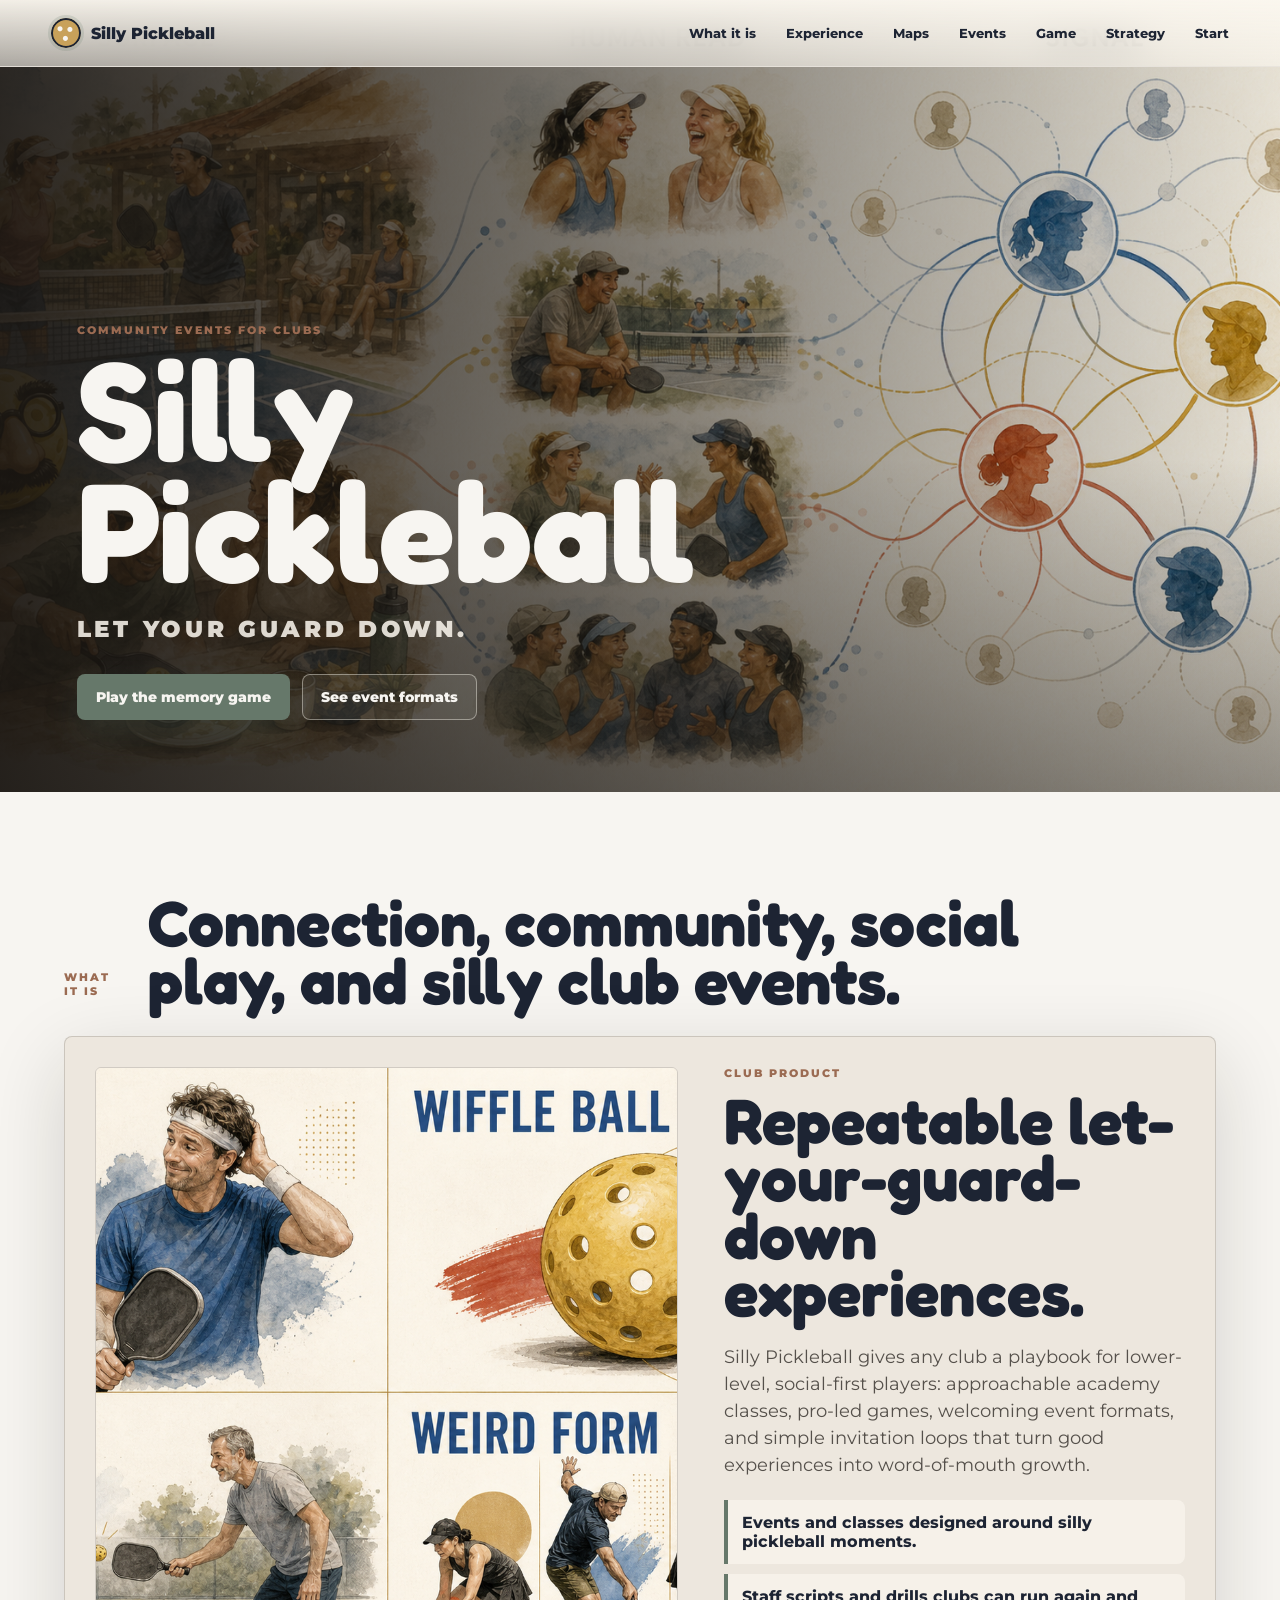
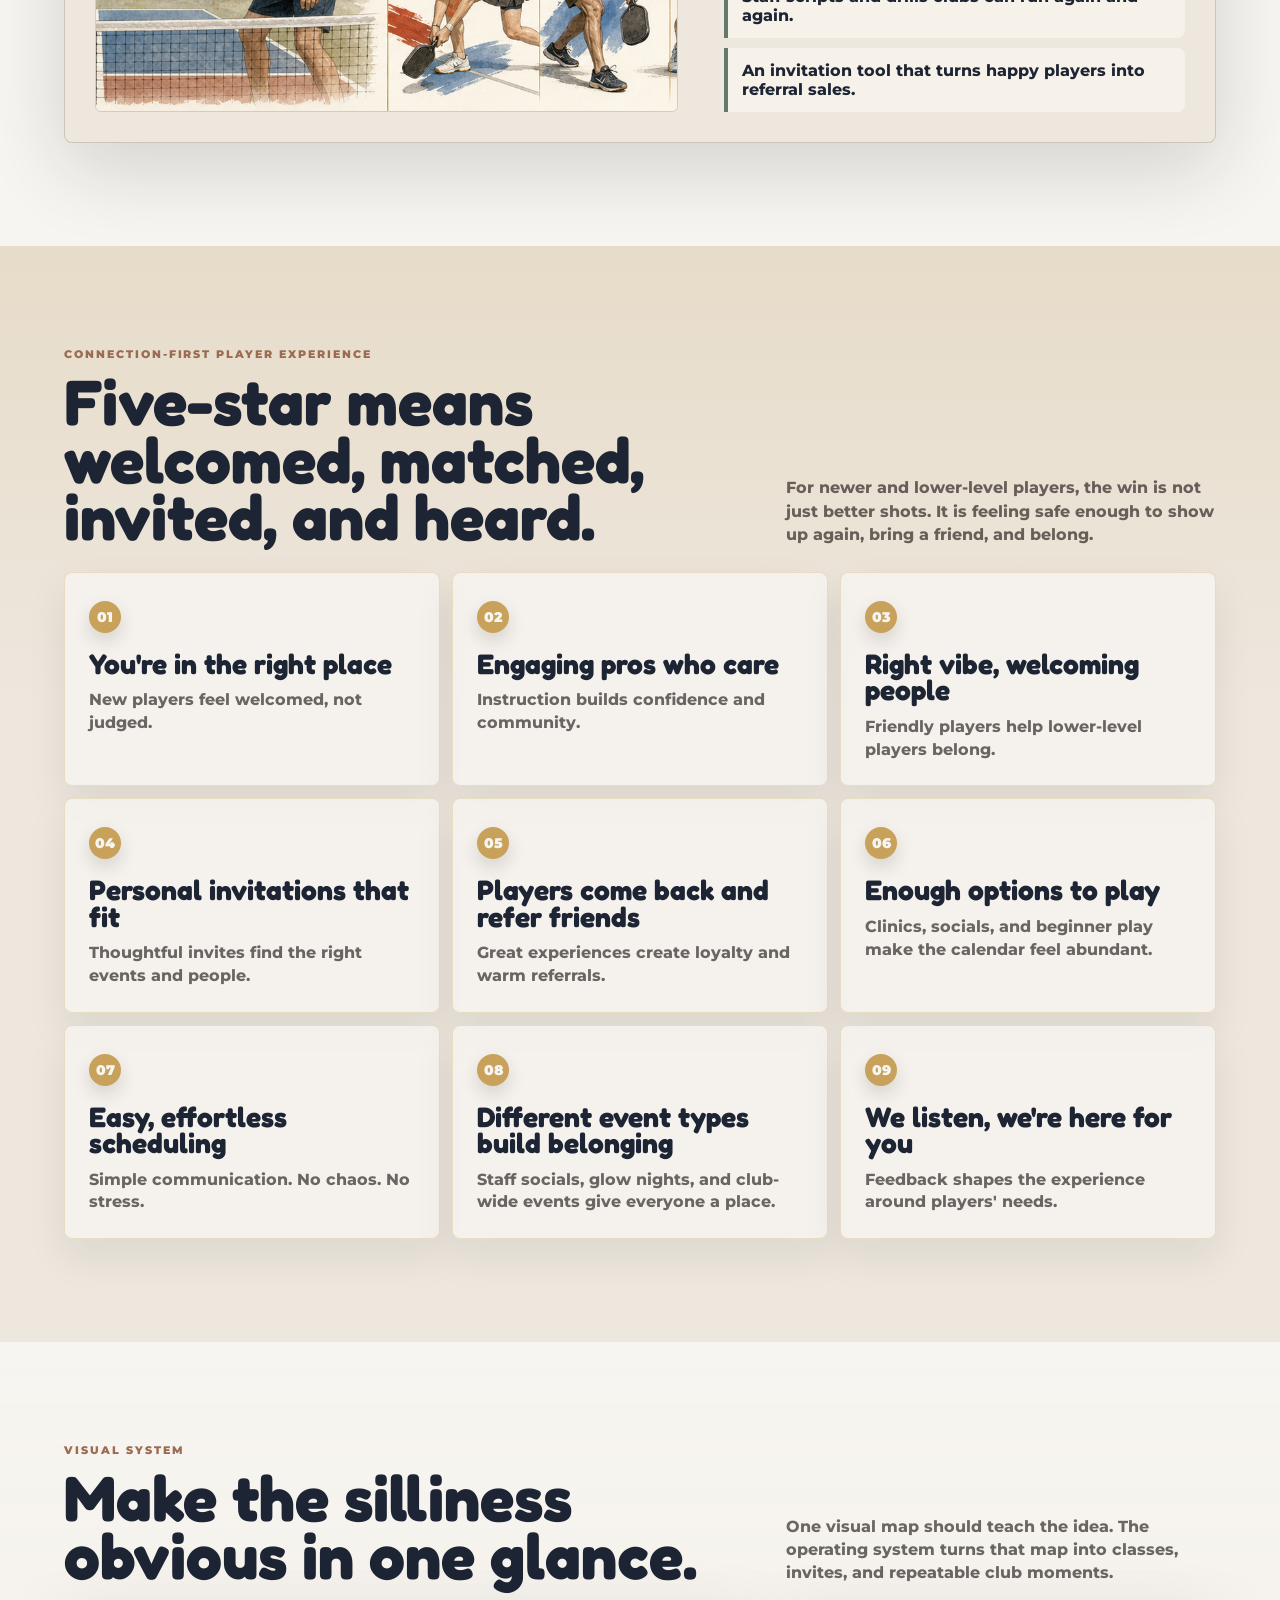
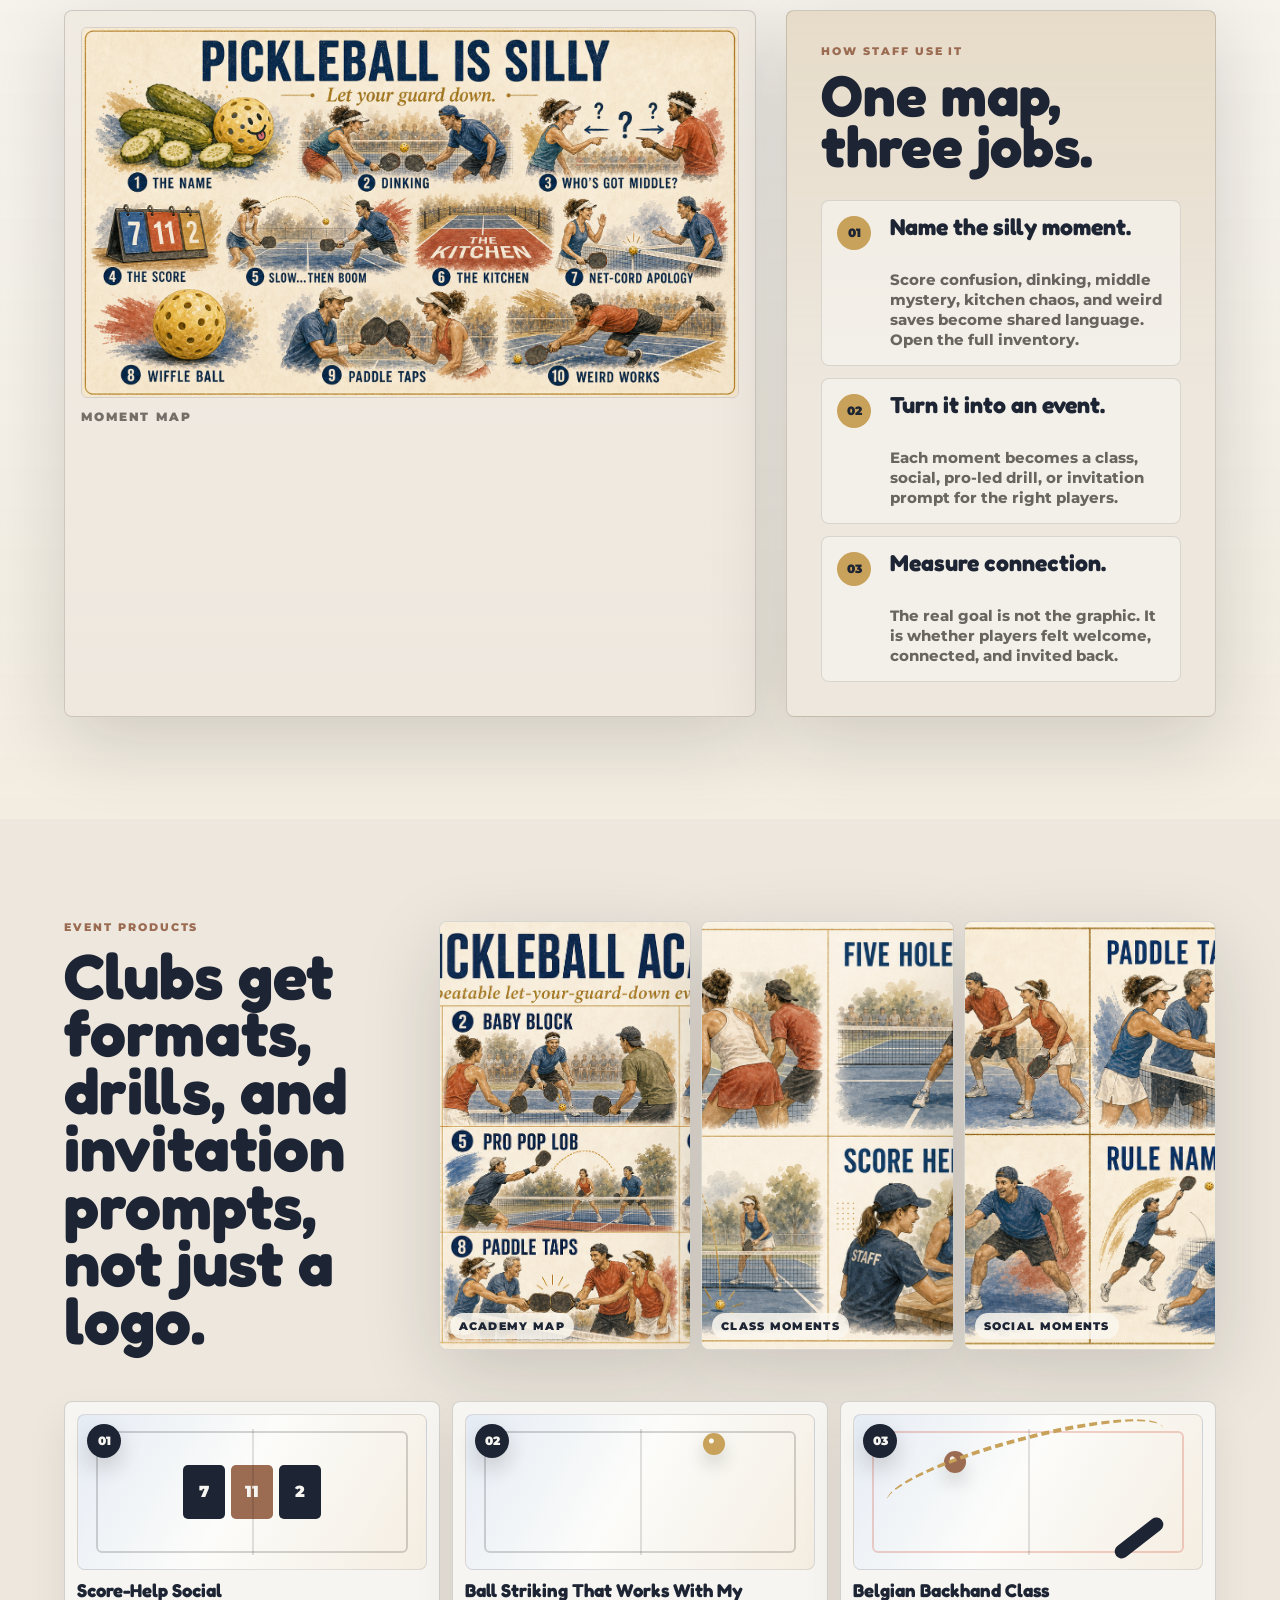
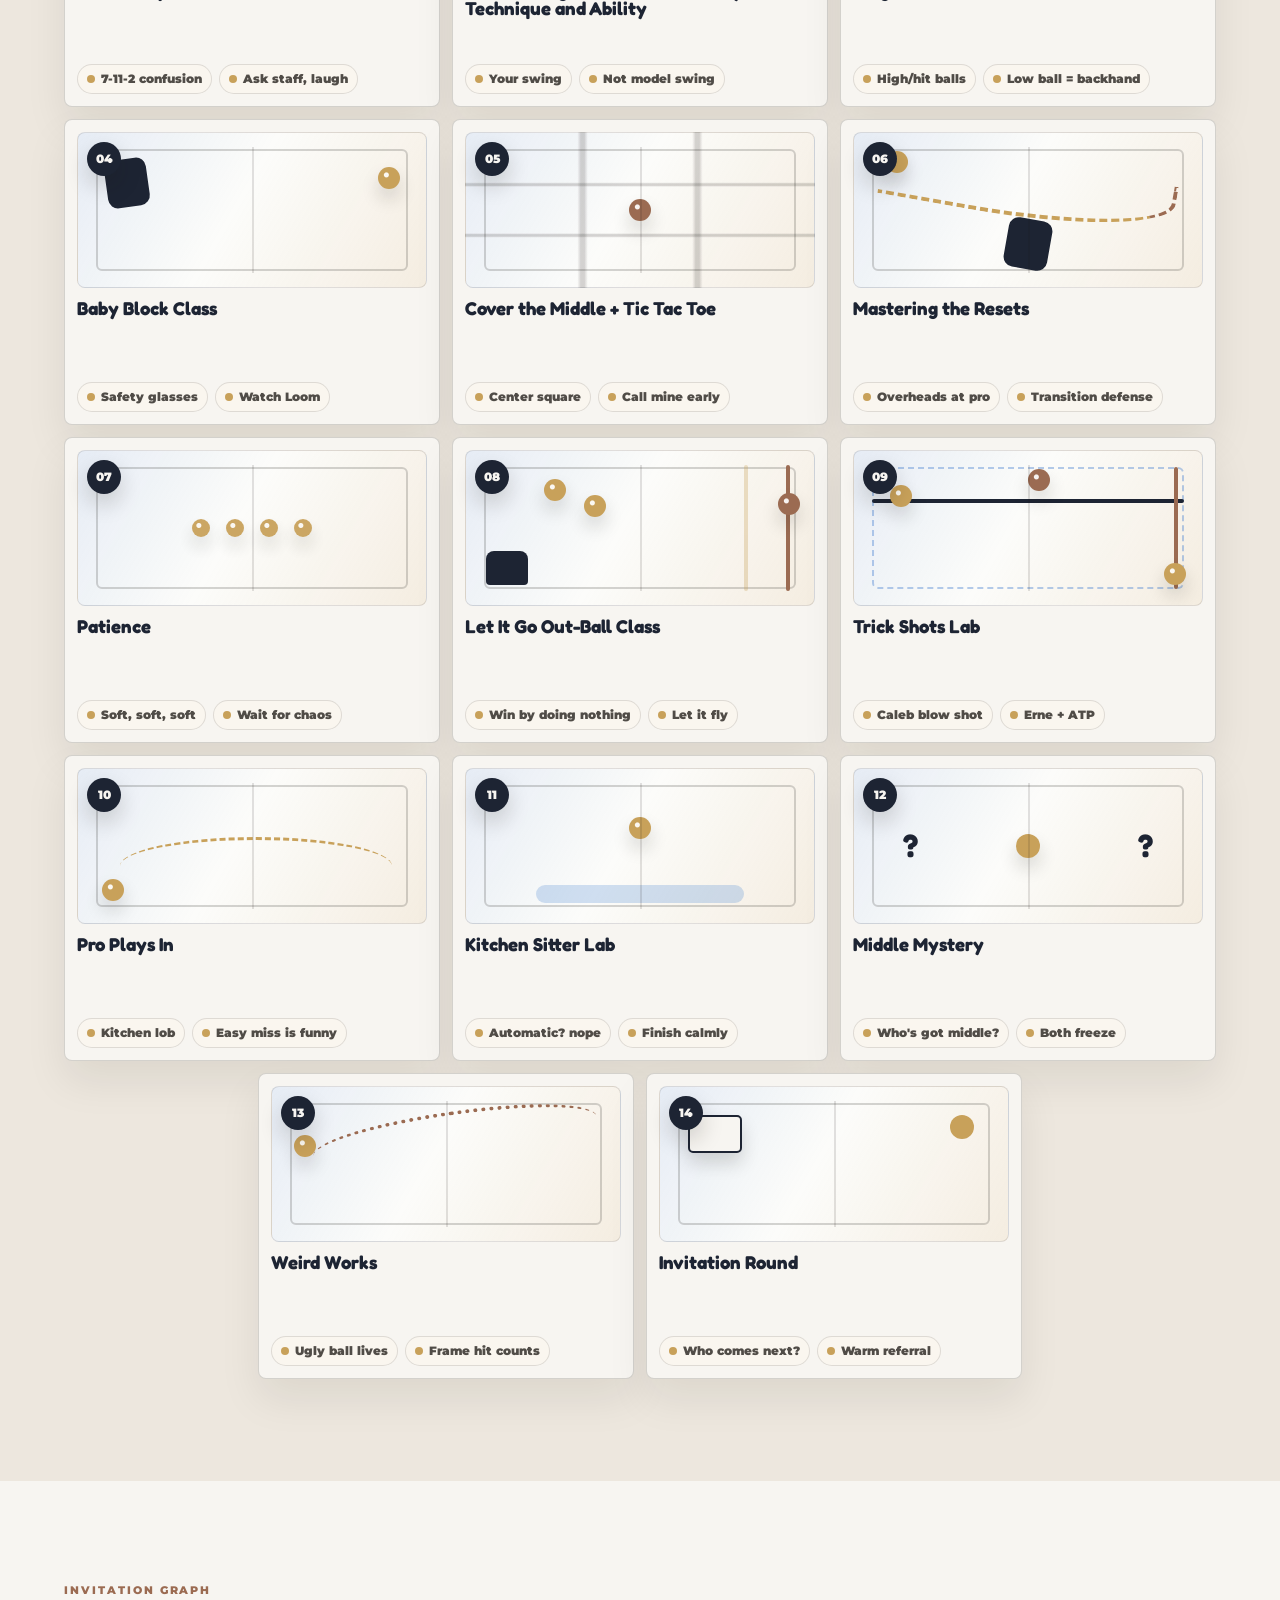
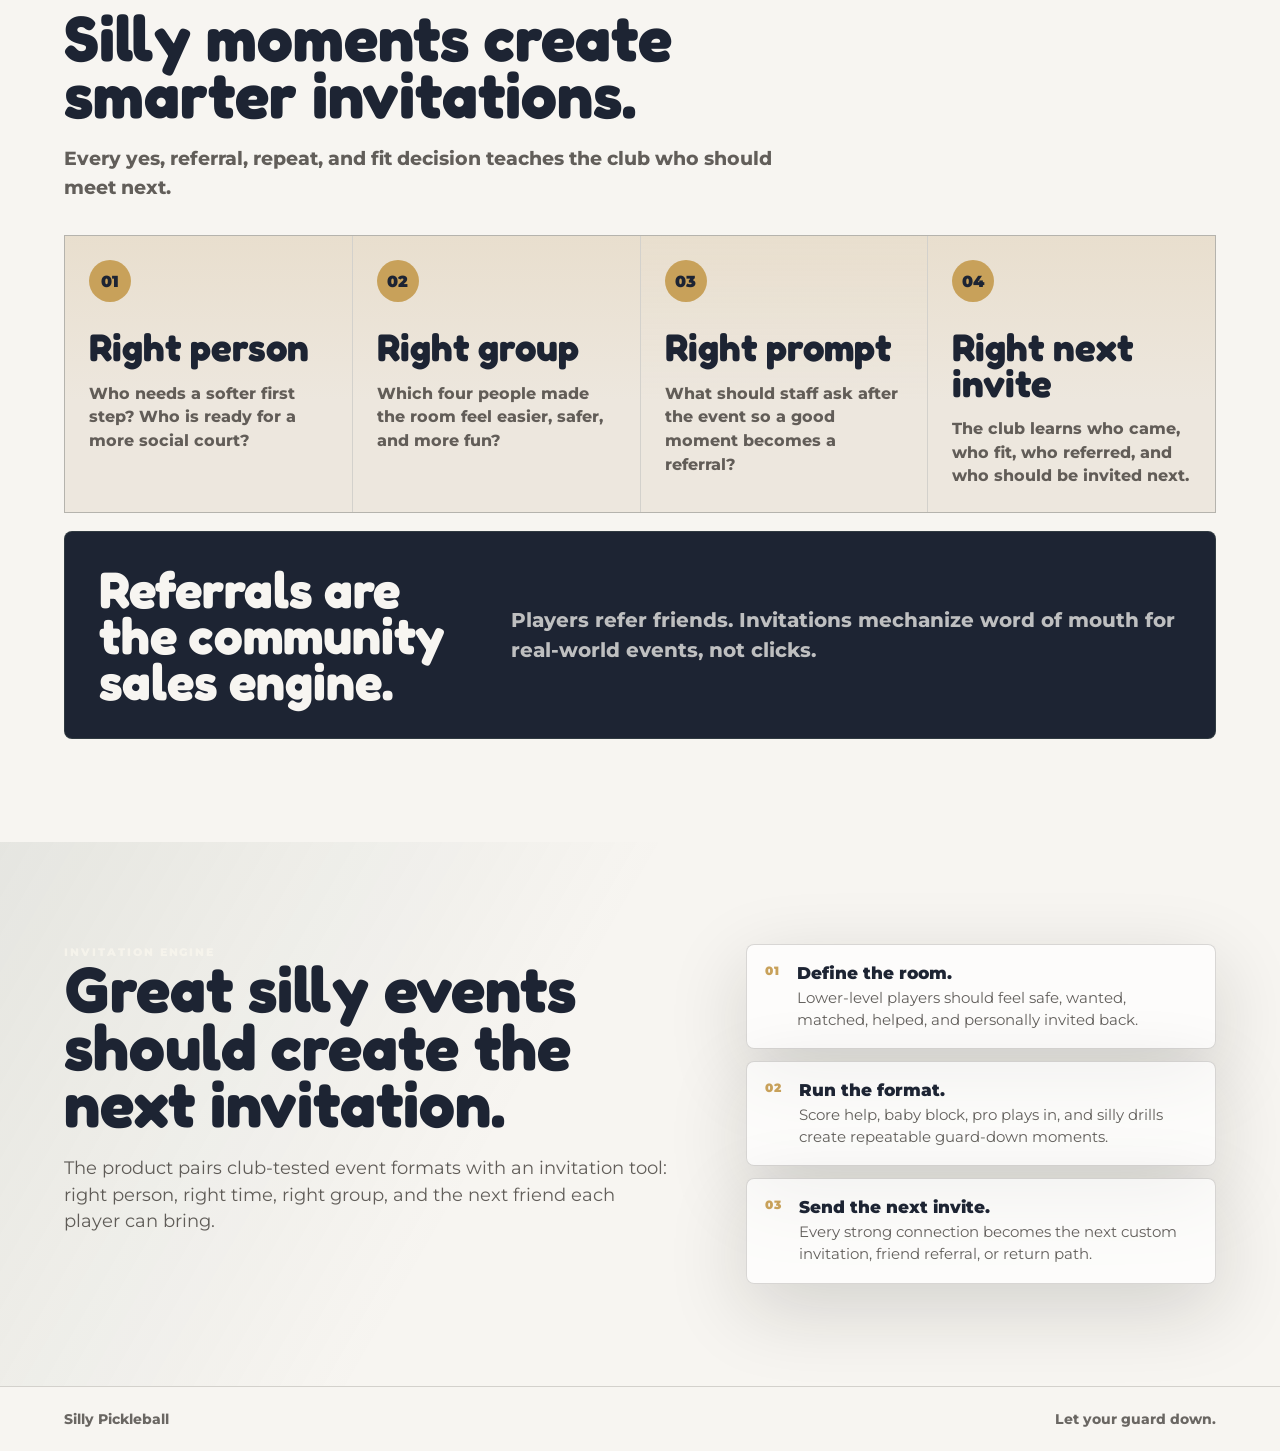
==== index.html @ 7ec93d13 "Embed baby block Loom video" ====
<!doctype html>
<html lang="en">
<head>
  <meta charset="utf-8">
  <meta name="viewport" content="width=device-width, initial-scale=1">
  <title>Silly Pickleball</title>
  <meta name="description" content="Silly Pickleball helps clubs run five-star social pickleball events, approachable classes, and invitation-driven community experiences.">
  <link rel="preconnect" href="https://fonts.googleapis.com">
  <link rel="preconnect" href="https://fonts.gstatic.com" crossorigin>
  <link href="https://fonts.googleapis.com/css2?family=Fredoka:wght@600;700&family=Montserrat:wght@500;700;800;900&display=swap" rel="stylesheet">
  <link rel="stylesheet" href="styles.css">
</head>
<body>
  <header class="site-header">
    <a class="brand-mark" href="#top" aria-label="Silly Pickleball home">
      <span class="brand-ball" aria-hidden="true"></span>
      <span>Silly Pickleball</span>
    </a>
    <nav class="nav-links" aria-label="Primary">
      <a href="#what">What it is</a>
      <a href="#experience">Experience</a>
      <a href="#maps">Maps</a>
      <a href="#events">Events</a>
      <a href="game.html">Game</a>
      <a href="strategy.html">Strategy</a>
      <a href="#join">Start</a>
    </nav>
  </header>

  <main id="top">
    <section class="hero" data-variant="consumer" aria-labelledby="hero-title">
      <img class="hero-bg" src="assets/surface-to-signal.png" alt="Pickleball silliness becoming a human signal graph">
      <div class="hero-scrim" aria-hidden="true"></div>
      <div class="hero-copy">
        <p class="eyebrow">Community events for clubs</p>
        <h1 id="hero-title">Silly Pickleball</h1>
        <p id="hero-line">Let your guard down.</p>
        <div class="hero-actions">
          <a class="button primary" href="game.html">Play the memory game</a>
          <a class="button secondary" href="#events">See event formats</a>
        </div>
      </div>
    </section>

    <section class="variant-band" id="what" aria-labelledby="what-title">
      <div class="section-head">
        <p class="eyebrow">What it is</p>
        <h2 id="what-title">Connection, community, social play, and silly club events.</h2>
      </div>
      <div class="concept-grid">
        <article class="concept-card active" data-panel="consumer">
          <img src="assets/silly-surface-sections.png" alt="Four pickleball silliness sections labeled silly score, wiffle ball, dink, and weird form">
          <div>
            <p class="eyebrow">Club product</p>
            <h3>Repeatable let-your-guard-down experiences.</h3>
            <p>Silly Pickleball gives any club a playbook for lower-level, social-first players: approachable academy classes, pro-led games, welcoming event formats, and simple invitation loops that turn good experiences into word-of-mouth growth.</p>
            <ul>
              <li>Events and classes designed around silly pickleball moments.</li>
              <li>Staff scripts and drills clubs can run again and again.</li>
              <li>An invitation tool that turns happy players into referral sales.</li>
            </ul>
          </div>
        </article>
      </div>
    </section>

    <section class="five-star" id="experience" aria-labelledby="experience-title">
      <div class="section-head">
        <div>
          <p class="eyebrow">Connection-first player experience</p>
          <h2 id="experience-title">Five-star means welcomed, matched, invited, and heard.</h2>
        </div>
        <p class="section-kicker">For newer and lower-level players, the win is not just better shots. It is feeling safe enough to show up again, bring a friend, and belong.</p>
      </div>
      <div class="experience-grid">
        <article>
          <span>01</span>
          <b>You're in the right place</b>
          <p>New players feel welcomed, not judged.</p>
        </article>
        <article>
          <span>02</span>
          <b>Engaging pros who care</b>
          <p>Instruction builds confidence and community.</p>
        </article>
        <article>
          <span>03</span>
          <b>Right vibe, welcoming people</b>
          <p>Friendly players help lower-level players belong.</p>
        </article>
        <article>
          <span>04</span>
          <b>Personal invitations that fit</b>
          <p>Thoughtful invites find the right events and people.</p>
        </article>
        <article>
          <span>05</span>
          <b>Players come back and refer friends</b>
          <p>Great experiences create loyalty and warm referrals.</p>
        </article>
        <article>
          <span>06</span>
          <b>Enough options to play</b>
          <p>Clinics, socials, and beginner play make the calendar feel abundant.</p>
        </article>
        <article>
          <span>07</span>
          <b>Easy, effortless scheduling</b>
          <p>Simple communication. No chaos. No stress.</p>
        </article>
        <article>
          <span>08</span>
          <b>Different event types build belonging</b>
          <p>Staff socials, glow nights, and club-wide events give everyone a place.</p>
        </article>
        <article>
          <span>09</span>
          <b>We listen, we're here for you</b>
          <p>Feedback shapes the experience around players' needs.</p>
        </article>
      </div>
    </section>

    <section class="visual-maps" id="maps" aria-labelledby="maps-title">
      <div class="section-head">
        <div>
          <p class="eyebrow">Visual system</p>
          <h2 id="maps-title">Make the silliness obvious in one glance.</h2>
        </div>
        <p class="section-kicker">One visual map should teach the idea. The operating system turns that map into classes, invites, and repeatable club moments.</p>
      </div>
      <div class="map-feature">
        <figure class="map-card primary-map">
          <img src="assets/pickleball-is-silly-moments-map.png" alt="Pickleball is silly visual map with ten numbered silly moments">
          <figcaption>Moment map</figcaption>
        </figure>
        <aside class="map-meaning">
          <p class="eyebrow">How staff use it</p>
          <h3>One map, three jobs.</h3>
          <div class="map-job-list">
            <article>
              <span>01</span>
              <b>Name the silly moment.</b>
              <p>Score confusion, dinking, middle mystery, kitchen chaos, and weird saves become shared language. <a href="silly-moments.html">Open the full inventory.</a></p>
            </article>
            <article>
              <span>02</span>
              <b>Turn it into an event.</b>
              <p>Each moment becomes a class, social, pro-led drill, or invitation prompt for the right players.</p>
            </article>
            <article>
              <span>03</span>
              <b>Measure connection.</b>
              <p>The real goal is not the graphic. It is whether players felt welcome, connected, and invited back.</p>
            </article>
          </div>
        </aside>
      </div>
    </section>

    <section class="product-strip" id="events" aria-label="Event formats">
      <div class="product-intro">
        <div class="product-copy">
          <p class="eyebrow">Event products</p>
          <h2>Clubs get formats, drills, and invitation prompts, not just a logo.</h2>
        </div>
        <div class="product-visuals" aria-label="Silly Pickleball visual boards">
          <figure>
            <img src="assets/silly-pickleball-academy-map.png" alt="Silly Pickleball Academy visual map">
            <figcaption>Academy map</figcaption>
          </figure>
          <figure>
            <img src="assets/silly-board-babyblock-fivehole-lobsitter-scorehelp.png" alt="Visual board with baby block, five-hole, lob sitter, and score help moments">
            <figcaption>Class moments</figcaption>
          </figure>
          <figure>
            <img src="assets/silly-board-middle-paddletaps-outcall-rulenames.png" alt="Visual board with middle confusion, paddle taps, out calls, and rule names">
            <figcaption>Social moments</figcaption>
          </figure>
        </div>
      </div>
      <div class="event-list">
        <article>
          <div class="event-art score-art" aria-hidden="true"><span>7</span><span>11</span><span>2</span></div>
          <b>Score-Help Social</b>
          <ul>
            <li>7-11-2 confusion</li>
            <li>Ask staff, laugh</li>
          </ul>
        </article>
        <article>
          <div class="event-art strike-art" aria-hidden="true"><span></span><i></i></div>
          <b>Ball Striking That Works With My Technique and Ability</b>
          <ul>
            <li>Your swing</li>
            <li>Not model swing</li>
          </ul>
        </article>
        <article>
          <div class="event-art belgian-art" aria-hidden="true"><span></span><i></i><em></em></div>
          <b>Belgian Backhand Class</b>
          <ul>
            <li>High/hit balls</li>
            <li>Low ball = backhand</li>
          </ul>
        </article>
        <article>
          <div class="event-art block-art" aria-hidden="true"><span></span><i></i></div>
          <b>Baby Block Class</b>
          <ul>
            <li>Safety glasses</li>
            <li><a href="academy-curriculum.html#videos-title">Watch Loom</a></li>
          </ul>
        </article>
        <article>
          <div class="event-art tic-art" aria-hidden="true"><span></span><i></i><em></em></div>
          <b>Cover the Middle + Tic Tac Toe</b>
          <ul>
            <li>Center square</li>
            <li>Call mine early</li>
          </ul>
        </article>
        <article>
          <div class="event-art reset-art" aria-hidden="true"><span></span><i></i><em></em></div>
          <b>Mastering the Resets</b>
          <ul>
            <li>Overheads at pro</li>
            <li>Transition defense</li>
          </ul>
        </article>
        <article>
          <div class="event-art patience-art" aria-hidden="true"><span></span><span></span><span></span><span></span></div>
          <b>Patience</b>
          <ul>
            <li>Soft, soft, soft</li>
            <li>Wait for chaos</li>
          </ul>
        </article>
        <article>
          <div class="event-art out-art" aria-hidden="true"><i></i><em></em><span></span><span></span><span></span></div>
          <b>Let It Go Out-Ball Class</b>
          <ul>
            <li>Win by doing nothing</li>
            <li>Let it fly</li>
          </ul>
        </article>
        <article>
          <div class="event-art trick-art" aria-hidden="true"><i></i><em></em><span></span><span></span><span></span></div>
          <b>Trick Shots Lab</b>
          <ul>
            <li>Caleb blow shot</li>
            <li>Erne + ATP</li>
          </ul>
        </article>
        <article>
          <div class="event-art lob-art" aria-hidden="true"><span></span><i></i></div>
          <b>Pro Plays In</b>
          <ul>
            <li>Kitchen lob</li>
            <li>Easy miss is funny</li>
          </ul>
        </article>
        <article>
          <div class="event-art sitter-art" aria-hidden="true"><span></span><i></i></div>
          <b>Kitchen Sitter Lab</b>
          <ul>
            <li>Automatic? nope</li>
            <li>Finish calmly</li>
          </ul>
        </article>
        <article>
          <div class="event-art middle-art" aria-hidden="true"><span>?</span><i></i><span>?</span></div>
          <b>Middle Mystery</b>
          <ul>
            <li>Who's got middle?</li>
            <li>Both freeze</li>
          </ul>
        </article>
        <article>
          <div class="event-art weird-art" aria-hidden="true"><span></span><i></i></div>
          <b>Weird Works</b>
          <ul>
            <li>Ugly ball lives</li>
            <li>Frame hit counts</li>
          </ul>
        </article>
        <article>
          <div class="event-art invite-art" aria-hidden="true"><span></span><i></i></div>
          <b>Invitation Round</b>
          <ul>
            <li>Who comes next?</li>
            <li>Warm referral</li>
          </ul>
        </article>
      </div>
    </section>

    <section class="invitation-graph" aria-labelledby="graph-title">
      <div class="section-head narrow">
        <p class="eyebrow">Invitation graph</p>
        <h2 id="graph-title">Silly moments create smarter invitations.</h2>
        <p class="section-lede">Every yes, referral, repeat, and fit decision teaches the club who should meet next.</p>
      </div>
      <div class="graph-grid">
        <article>
          <span>01</span>
          <b>Right person</b>
          <p>Who needs a softer first step? Who is ready for a more social court?</p>
        </article>
        <article>
          <span>02</span>
          <b>Right group</b>
          <p>Which four people made the room feel easier, safer, and more fun?</p>
        </article>
        <article>
          <span>03</span>
          <b>Right prompt</b>
          <p>What should staff ask after the event so a good moment becomes a referral?</p>
        </article>
        <article>
          <span>04</span>
          <b>Right next invite</b>
          <p>The club learns who came, who fit, who referred, and who should be invited next.</p>
        </article>
      </div>
      <div class="referral-callout">
        <b>Referrals are the community sales engine.</b>
        <p>Players refer friends. Invitations mechanize word of mouth for real-world events, not clicks.</p>
      </div>
    </section>

    <section class="join" id="join" aria-labelledby="join-title">
      <div class="join-copy">
        <p class="eyebrow">Invitation engine</p>
        <h2 id="join-title">Great silly events should create the next invitation.</h2>
        <p>The product pairs club-tested event formats with an invitation tool: right person, right time, right group, and the next friend each player can bring.</p>
      </div>
      <div class="join-points" aria-label="Silly Pickleball operating loop">
        <article>
          <span>01</span>
          <b>Define the room.</b>
          <p>Lower-level players should feel safe, wanted, matched, helped, and personally invited back.</p>
        </article>
        <article>
          <span>02</span>
          <b>Run the format.</b>
          <p>Score help, baby block, pro plays in, and silly drills create repeatable guard-down moments.</p>
        </article>
        <article>
          <span>03</span>
          <b>Send the next invite.</b>
          <p>Every strong connection becomes the next custom invitation, friend referral, or return path.</p>
        </article>
      </div>
    </section>
  </main>

  <footer class="site-footer">
    <span>Silly Pickleball</span>
    <span>Let your guard down.</span>
  </footer>
</body>
</html>
---- styles.css ----
:root {
  --paper: #F7F5F1;
  --cream: #EDE7DE;
  --ink: #1D2433;
  --blue: #66786A;
  --gold: #C8A15A;
  --red: #9B6B52;
  --green: #66786A;
  --line: rgba(26, 22, 18, .16);
  --shadow: 0 24px 80px rgba(26, 22, 18, .16);
  --sans: "Montserrat", Arial, sans-serif;
  --serif: "Fredoka", "Montserrat", Arial, sans-serif;
}

* {
  box-sizing: border-box;
}

html {
  scroll-behavior: smooth;
}

body {
  margin: 0;
  background: var(--paper);
  color: var(--ink);
  font-family: var(--sans);
}

img {
  max-width: 100%;
  display: block;
}

a {
  color: inherit;
  text-decoration: none;
}

.site-header {
  position: fixed;
  top: 0;
  left: 0;
  right: 0;
  z-index: 20;
  display: flex;
  align-items: center;
  justify-content: space-between;
  padding: 18px clamp(18px, 4vw, 52px);
  background: linear-gradient(180deg, rgba(251, 247, 239, .96), rgba(251, 247, 239, .62));
  backdrop-filter: blur(18px);
  border-bottom: 1px solid rgba(26, 22, 18, .08);
}

.brand-mark {
  display: inline-flex;
  align-items: center;
  gap: 10px;
  font-weight: 850;
}

.brand-ball {
  width: 30px;
  height: 30px;
  border-radius: 999px;
  background:
    radial-gradient(circle at 30% 36%, var(--paper) 0 2px, transparent 3px),
    radial-gradient(circle at 63% 38%, var(--paper) 0 2px, transparent 3px),
    radial-gradient(circle at 48% 68%, var(--paper) 0 2px, transparent 3px),
    var(--gold);
  box-shadow: inset 0 0 0 2px var(--ink), 0 0 0 3px rgba(102, 120, 106, .18);
}

.nav-links {
  display: flex;
  gap: clamp(12px, 3vw, 30px);
  font-size: .84rem;
  font-weight: 750;
}

.hero {
  position: relative;
  min-height: 88vh;
  display: grid;
  align-items: end;
  overflow: hidden;
  padding: 112px clamp(22px, 6vw, 86px) clamp(48px, 8vh, 86px);
  background: var(--ink);
}

.hero-bg,
.hero-scrim {
  position: absolute;
  inset: 0;
}

.hero-bg {
  width: 100%;
  height: 100%;
  object-fit: cover;
  transform: scale(1.02);
}

.hero-scrim {
  background:
    linear-gradient(90deg, rgba(26, 22, 18, .92), rgba(26, 22, 18, .62) 42%, rgba(26, 22, 18, .10)),
    linear-gradient(0deg, rgba(26, 22, 18, .42), transparent 42%);
}

.hero-copy {
  position: relative;
  z-index: 2;
  max-width: 780px;
  color: var(--paper);
}

.eyebrow {
  margin: 0 0 12px;
  font-family: var(--sans);
  font-size: .68rem;
  font-weight: 850;
  line-height: 1.2;
  letter-spacing: .18em;
  text-transform: uppercase;
  color: var(--red);
}

.hero h1 {
  margin: 0;
  font-family: var(--serif);
  font-size: clamp(4.4rem, 11vw, 10.5rem);
  line-height: .86;
  font-weight: 700;
  text-wrap: balance;
}

.hero-copy > p:not(.eyebrow) {
  max-width: 660px;
  margin: 24px 0 0;
  font-family: var(--sans);
  font-size: clamp(1.05rem, 1.8vw, 1.72rem);
  line-height: 1.25;
  font-weight: 900;
  letter-spacing: .16em;
  text-transform: uppercase;
  color: rgba(251, 247, 239, .86);
}

.hero-actions {
  display: flex;
  flex-wrap: wrap;
  gap: 12px;
  margin-top: 30px;
}

.button {
  display: inline-flex;
  align-items: center;
  justify-content: center;
  min-height: 46px;
  padding: 0 18px;
  border: 1px solid transparent;
  border-radius: 8px;
  font-family: var(--sans);
  font-size: .86rem;
  font-weight: 850;
  cursor: pointer;
}

.button.primary {
  background: var(--blue);
  color: var(--paper);
  box-shadow: 0 16px 34px rgba(102, 120, 106, .24);
}

.button.secondary {
  color: var(--paper);
  border-color: rgba(251, 247, 239, .42);
  background: rgba(251, 247, 239, .08);
}

.variant-band,
.five-star,
.visual-maps,
.join,
.product-strip,
.invitation-graph {
  padding: clamp(54px, 8vw, 104px) clamp(20px, 5vw, 76px);
}

.section-head {
  display: flex;
  align-items: end;
  justify-content: space-between;
  gap: 28px;
  margin-bottom: 26px;
}

.section-head.narrow {
  max-width: 920px;
  display: block;
}

.section-head h2,
.product-copy h2,
.join-copy h2 {
  margin: 0;
  font-family: var(--serif);
  font-size: clamp(2.2rem, 5vw, 5.7rem);
  line-height: .9;
  font-weight: 900;
  text-wrap: balance;
}

.section-lede {
  max-width: 760px;
  margin: 20px 0 0;
  color: rgba(26, 22, 18, .68);
  font-size: clamp(1rem, 1.5vw, 1.22rem);
  line-height: 1.5;
  font-weight: 750;
}

.section-kicker {
  max-width: 430px;
  margin: 0;
  color: rgba(26, 22, 18, .64);
  font-size: 1rem;
  line-height: 1.45;
  font-weight: 750;
}

.concept-grid {
  display: grid;
  gap: 18px;
}

.concept-card {
  display: grid;
  grid-template-columns: minmax(280px, .95fr) minmax(280px, .75fr);
  gap: clamp(20px, 4vw, 46px);
  align-items: stretch;
  padding: clamp(18px, 3vw, 30px);
  background: var(--cream);
  border: 1px solid var(--line);
  border-radius: 8px;
  box-shadow: var(--shadow);
}

.concept-card img {
  width: 100%;
  height: 100%;
  min-height: 390px;
  object-fit: cover;
  border-radius: 6px;
  border: 1px solid rgba(26, 22, 18, .13);
}

.concept-card h3 {
  margin: 0;
  font-family: var(--serif);
  font-size: clamp(2.4rem, 5vw, 5rem);
  line-height: .9;
  font-weight: 900;
}

.concept-card p:not(.eyebrow) {
  margin: 22px 0;
  max-width: 640px;
  font-size: clamp(1rem, 1.4vw, 1.25rem);
  line-height: 1.5;
  color: rgba(26, 22, 18, .72);
}

.concept-card ul {
  display: grid;
  gap: 10px;
  margin: 0;
  padding: 0;
  list-style: none;
}

.concept-card li {
  padding: 13px 14px;
  border-left: 4px solid var(--blue);
  background: rgba(251, 247, 239, .68);
  border-radius: 0 8px 8px 0;
  font-weight: 750;
}

.visual-maps {
  background:
    linear-gradient(180deg, transparent, rgba(200, 161, 90, .10)),
    var(--paper);
}

.map-feature {
  display: grid;
  grid-template-columns: minmax(420px, 1fr) minmax(300px, 430px);
  gap: clamp(16px, 3vw, 30px);
  align-items: stretch;
}

.map-card {
  margin: 0;
  padding: clamp(10px, 1.5vw, 16px);
  border: 1px solid var(--line);
  border-radius: 8px;
  background: rgba(237, 231, 222, .72);
  box-shadow: var(--shadow);
}

.map-card img {
  width: 100%;
  border-radius: 6px;
  border: 1px solid rgba(26, 22, 18, .12);
}

.map-card figcaption {
  margin-top: 12px;
  color: rgba(26, 22, 18, .58);
  font-size: .74rem;
  font-weight: 900;
  letter-spacing: .16em;
  text-transform: uppercase;
}

.primary-map {
  min-height: 100%;
}

.map-meaning {
  display: flex;
  flex-direction: column;
  justify-content: center;
  min-height: 100%;
  padding: clamp(22px, 3vw, 34px);
  border: 1px solid var(--line);
  border-radius: 8px;
  background:
    linear-gradient(180deg, rgba(200, 161, 90, .16), transparent 55%),
    var(--cream);
  box-shadow: var(--shadow);
}

.map-meaning h3 {
  margin: 0;
  font-family: var(--serif);
  font-size: clamp(2.4rem, 4.5vw, 5.3rem);
  line-height: .88;
}

.map-job-list {
  display: grid;
  gap: 12px;
  margin-top: 28px;
}

.map-job-list article {
  display: grid;
  grid-template-columns: 40px 1fr;
  gap: 13px;
  align-items: start;
  padding: 15px;
  border: 1px solid rgba(26, 22, 18, .12);
  border-radius: 8px;
  background: rgba(247, 245, 241, .62);
}

.map-job-list span {
  display: inline-flex;
  align-items: center;
  justify-content: center;
  width: 34px;
  height: 34px;
  border-radius: 999px;
  background: var(--gold);
  color: var(--ink);
  font-size: .78rem;
  font-weight: 900;
}

.map-job-list b {
  display: block;
  font-family: var(--serif);
  font-size: clamp(1.28rem, 1.8vw, 1.75rem);
  line-height: .96;
}

.map-job-list p {
  grid-column: 2;
  margin: 7px 0 0;
  color: rgba(26, 22, 18, .64);
  font-size: .92rem;
  line-height: 1.36;
  font-weight: 750;
}

.five-star {
  background:
    linear-gradient(180deg, rgba(200, 161, 90, .16), transparent 42%),
    var(--cream);
}

.experience-grid {
  display: grid;
  grid-template-columns: repeat(3, minmax(0, 1fr));
  gap: 12px;
}

.experience-grid article {
  position: relative;
  min-height: 176px;
  padding: 28px 24px 24px;
  border: 1px solid rgba(200, 161, 90, .28);
  border-radius: 8px;
  background: rgba(247, 245, 241, .82);
  box-shadow: 0 18px 42px rgba(26, 22, 18, .08);
}

.experience-grid span {
  display: inline-flex;
  align-items: center;
  justify-content: center;
  width: 32px;
  height: 32px;
  margin-bottom: 18px;
  border-radius: 999px;
  background: var(--gold);
  color: var(--paper);
  font-size: .88rem;
  font-weight: 900;
  box-shadow: 0 8px 18px rgba(26, 22, 18, .14);
}

.experience-grid b {
  display: block;
  max-width: 420px;
  font-family: var(--serif);
  font-size: clamp(1.55rem, 2.2vw, 2.25rem);
  line-height: .94;
}

.experience-grid p {
  margin: 12px 0 0;
  color: rgba(26, 22, 18, .64);
  font-size: .98rem;
  line-height: 1.45;
  font-weight: 750;
}

.join-copy p {
  margin: 0;
  color: rgba(251, 247, 239, .68);
  line-height: 1.48;
}

.product-strip {
  display: grid;
  gap: clamp(24px, 4vw, 52px);
  background: var(--cream);
}

.product-intro {
  display: grid;
  grid-template-columns: minmax(260px, .42fr) minmax(420px, 1fr);
  gap: clamp(24px, 4vw, 48px);
  align-items: stretch;
}

.product-copy h2 {
  margin-bottom: 0;
}

.product-visuals {
  display: grid;
  grid-template-columns: repeat(3, minmax(0, 1fr));
  gap: 10px;
}

.product-visuals figure {
  position: relative;
  overflow: hidden;
  min-height: 210px;
  margin: 0;
  border: 1px solid rgba(26, 22, 18, .14);
  border-radius: 8px;
  background: var(--paper);
  box-shadow: var(--shadow);
}

.product-visuals img {
  width: 100%;
  height: 100%;
  min-height: 210px;
  display: block;
  object-fit: cover;
}

.product-visuals figcaption {
  position: absolute;
  left: 10px;
  bottom: 10px;
  padding: 6px 9px;
  border-radius: 999px;
  background: rgba(251, 247, 239, .86);
  color: var(--ink);
  font-size: .68rem;
  font-weight: 900;
  letter-spacing: .12em;
  text-transform: uppercase;
}

.event-list {
  display: grid;
  grid-template-columns: repeat(6, minmax(0, 1fr));
  gap: 12px;
  counter-reset: event-card;
}

.event-list article {
  position: relative;
  display: grid;
  grid-column: span 2;
  grid-template-rows: auto auto 1fr;
  gap: 11px;
  min-height: 306px;
  padding: 12px;
  background: var(--paper);
  border: 1px solid var(--line);
  border-radius: 8px;
  box-shadow: 0 20px 42px rgba(26, 22, 18, .08);
  counter-increment: event-card;
}

.event-list article::before {
  content: counter(event-card, decimal-leading-zero);
  position: absolute;
  z-index: 2;
  top: 22px;
  left: 22px;
  display: grid;
  place-items: center;
  width: 34px;
  height: 34px;
  border-radius: 999px;
  background: var(--ink);
  color: var(--paper);
  font-size: .72rem;
  font-weight: 900;
  box-shadow: 0 10px 22px rgba(26, 22, 18, .18);
}

.event-list article:last-child:nth-child(3n + 1) {
  grid-column: 3 / span 2;
}

.event-list article:nth-last-child(2):nth-child(3n + 1) {
  grid-column: 2 / span 2;
}

.event-art {
  position: relative;
  overflow: hidden;
  min-height: 156px;
  border: 1px solid rgba(26, 22, 18, .12);
  border-radius: 8px;
  background:
    linear-gradient(120deg, rgba(91, 143, 212, .14), transparent 46%),
    linear-gradient(300deg, rgba(200, 161, 90, .16), transparent 54%),
    rgba(255, 255, 255, .64);
}

.event-art::before,
.event-art::after {
  content: "";
  position: absolute;
  pointer-events: none;
}

.event-art::before {
  inset: 16px 18px;
  border: 2px solid rgba(26, 22, 18, .18);
  border-radius: 6px;
}

.event-art::after {
  left: 50%;
  top: 14px;
  bottom: 14px;
  width: 2px;
  background: rgba(26, 22, 18, .12);
}

.score-art {
  display: flex;
  align-items: center;
  justify-content: center;
  gap: 6px;
}

.score-art span {
  display: grid;
  place-items: center;
  width: 42px;
  height: 54px;
  border-radius: 5px;
  background: var(--ink);
  color: var(--paper);
  font-weight: 900;
}

.score-art span:nth-child(2) {
  background: var(--red);
}

.strike-art span,
.belgian-art span,
.block-art span,
.tic-art span,
.reset-art span,
.out-art span,
.trick-art span,
.lob-art span,
.sitter-art span,
.weird-art span,
.invite-art span,
.patience-art span {
  position: absolute;
  width: 22px;
  height: 22px;
  border-radius: 999px;
  background:
    radial-gradient(circle at 38% 36%, rgba(255,255,255,.92) 0 2px, transparent 3px),
    var(--gold);
  box-shadow: 0 10px 18px rgba(26, 22, 18, .16);
}

.strike-art span { left: 68%; top: 18px; }
.strike-art i {
  position: absolute;
  left: 22%;
  bottom: 22px;
  width: 66px;
  height: 10px;
  border-radius: 999px;
  background: var(--sage);
  transform: rotate(-24deg);
}

.belgian-art span {
  left: 26%;
  top: 36px;
  background:
    radial-gradient(circle at 38% 36%, rgba(255,255,255,.92) 0 2px, transparent 3px),
    var(--red);
}

.belgian-art i {
  position: absolute;
  right: 34px;
  bottom: 24px;
  width: 58px;
  height: 14px;
  border-radius: 999px;
  background: var(--ink);
  transform: rotate(-38deg);
}

.belgian-art em {
  position: absolute;
  left: 28px;
  right: 34px;
  top: 22px;
  height: 56px;
  border-top: 4px dashed var(--gold);
  border-radius: 60% 60% 0 0;
  transform: rotate(-15deg);
}

.belgian-art::before {
  border-color: rgba(200, 70, 44, .24);
}

.block-art span { right: 26px; top: 34px; }
.block-art i {
  position: absolute;
  left: 28px;
  top: 26px;
  width: 42px;
  height: 48px;
  border-radius: 10px;
  background: var(--ink);
  transform: rotate(-8deg);
}

.trick-art i {
  position: absolute;
  left: 18px;
  right: 18px;
  top: 48px;
  height: 4px;
  border-radius: 999px;
  background: var(--ink);
}

.trick-art em {
  position: absolute;
  right: 24px;
  top: 16px;
  bottom: 16px;
  width: 4px;
  border-radius: 999px;
  background: var(--red);
}

.trick-art span:nth-of-type(1) {
  left: 36px;
  top: 34px;
}

.trick-art span:nth-of-type(2) {
  left: 50%;
  top: 18px;
  background:
    radial-gradient(circle at 38% 36%, rgba(255,255,255,.92) 0 2px, transparent 3px),
    var(--red);
}

.trick-art span:nth-of-type(3) {
  right: 16px;
  bottom: 20px;
}

.trick-art::before {
  border-style: dashed;
  border-color: rgba(91, 143, 212, .45);
}

.out-art i {
  position: absolute;
  left: 20px;
  bottom: 20px;
  width: 42px;
  height: 34px;
  border-radius: 8px 8px 4px 4px;
  background: var(--ink);
}

.out-art em {
  position: absolute;
  right: 24px;
  top: 14px;
  bottom: 14px;
  width: 4px;
  border-radius: 999px;
  background: var(--red);
  box-shadow: -42px 0 0 rgba(200, 161, 90, .32);
}

.out-art span:nth-of-type(1) {
  left: 78px;
  top: 28px;
}

.out-art span:nth-of-type(2) {
  left: 118px;
  top: 44px;
}

.out-art span:nth-of-type(3) {
  right: 14px;
  top: 42px;
  background:
    radial-gradient(circle at 38% 36%, rgba(255,255,255,.92) 0 2px, transparent 3px),
    var(--red);
}

.reset-art span {
  left: 32px;
  top: 18px;
}

.reset-art i {
  position: absolute;
  left: 50%;
  bottom: 18px;
  width: 44px;
  height: 50px;
  border-radius: 10px;
  background: var(--ink);
  transform: translateX(-50%) rotate(10deg);
}

.reset-art em {
  position: absolute;
  left: 26px;
  right: 26px;
  top: 28px;
  height: 58px;
  border-right: 4px dashed var(--red);
  border-bottom: 4px dashed var(--gold);
  border-radius: 0 0 70% 0;
  transform: rotate(10deg);
}

.tic-art {
  background:
    linear-gradient(90deg, transparent 32%, rgba(26, 22, 18, .18) 33% 34%, transparent 35% 65%, rgba(26, 22, 18, .18) 66% 67%, transparent 68%),
    linear-gradient(0deg, transparent 32%, rgba(26, 22, 18, .18) 33% 34%, transparent 35% 65%, rgba(26, 22, 18, .18) 66% 67%, transparent 68%),
    linear-gradient(120deg, rgba(91, 143, 212, .14), transparent 46%),
    linear-gradient(300deg, rgba(200, 161, 90, .16), transparent 54%),
    rgba(255, 255, 255, .64);
}

.tic-art span {
  left: calc(50% - 11px);
  top: calc(50% - 11px);
  background:
    radial-gradient(circle at 38% 36%, rgba(255,255,255,.92) 0 2px, transparent 3px),
    var(--red);
}

.tic-art i,
.tic-art em {
  position: absolute;
  top: 52%;
  width: 42px;
  height: 10px;
  border-radius: 999px;
  background: var(--sage);
}

.tic-art i {
  left: 18px;
  transform: rotate(18deg);
}

.tic-art em {
  right: 18px;
  transform: rotate(-18deg);
}

.patience-art {
  display: flex;
  align-items: center;
  justify-content: center;
  gap: 16px;
}

.patience-art span {
  position: static;
  width: 18px;
  height: 18px;
  opacity: .94;
}

.lob-art span { left: 24px; bottom: 22px; }
.lob-art i {
  position: absolute;
  left: 42px;
  right: 34px;
  bottom: 28px;
  height: 58px;
  border-top: 3px dashed var(--gold);
  border-radius: 50% 50% 0 0;
}

.sitter-art span { left: 50%; top: 48px; transform: translateX(-50%); }
.sitter-art i {
  position: absolute;
  left: 20%;
  right: 20%;
  bottom: 20px;
  height: 18px;
  border-radius: 999px;
  background: rgba(91, 143, 212, .28);
}

.middle-art {
  display: flex;
  align-items: center;
  justify-content: space-around;
  color: var(--ink);
  font: 900 2rem var(--serif);
}

.middle-art i {
  width: 24px;
  height: 24px;
  border-radius: 999px;
  background: var(--gold);
  box-shadow: 0 10px 18px rgba(26, 22, 18, .16);
}

.weird-art span { left: 22px; top: 48px; }
.weird-art i {
  position: absolute;
  left: 40px;
  right: 22px;
  top: 24px;
  height: 50px;
  border-top: 4px dotted var(--red);
  border-radius: 50%;
  transform: rotate(-8deg);
}

.invite-art span {
  left: 28px;
  top: 28px;
  width: 54px;
  height: 38px;
  border-radius: 5px;
  background: var(--paper);
  border: 2px solid var(--ink);
}

.invite-art i {
  position: absolute;
  right: 34px;
  top: 28px;
  width: 24px;
  height: 24px;
  border-radius: 999px;
  background: var(--gold);
}

.event-list b {
  display: block;
  min-height: 2.45em;
  font-family: var(--serif);
  font-size: clamp(1.15rem, 1.45vw, 1.38rem);
  line-height: 1;
}

.event-list p {
  margin: 0;
  color: rgba(26, 22, 18, .62);
  font-weight: 750;
  line-height: 1.28;
}

.event-list ul {
  display: flex;
  flex-wrap: wrap;
  align-content: end;
  gap: 7px;
  margin: 0;
  padding: 0;
  list-style: none;
}

.event-list li {
  display: inline-flex;
  align-items: center;
  gap: 6px;
  min-height: 30px;
  padding: 6px 9px;
  border: 1px solid rgba(26, 22, 18, .12);
  border-radius: 999px;
  background: rgba(251, 247, 239, .72);
  color: rgba(26, 22, 18, .76);
  font-size: .76rem;
  line-height: 1;
  font-weight: 900;
}

.event-list li::before {
  content: "";
  width: 8px;
  height: 8px;
  flex: 0 0 auto;
  border-radius: 999px;
  background: var(--gold);
}

.invitation-graph {
  background: var(--paper);
}

.graph-grid {
  display: grid;
  grid-template-columns: repeat(4, minmax(0, 1fr));
  gap: 1px;
  margin-top: 34px;
  background: var(--line);
  border: 1px solid var(--line);
}

.graph-grid article {
  min-height: 250px;
  padding: 24px;
  background:
    linear-gradient(180deg, rgba(200, 161, 90, .12), transparent 60%),
    var(--cream);
}

.graph-grid span {
  display: inline-flex;
  align-items: center;
  justify-content: center;
  width: 42px;
  height: 42px;
  margin-bottom: 28px;
  border-radius: 999px;
  background: var(--gold);
  color: var(--ink);
  font-weight: 900;
}

.graph-grid b {
  display: block;
  font-family: var(--serif);
  font-size: clamp(1.75rem, 3vw, 3rem);
  line-height: .92;
}

.graph-grid p {
  margin: 16px 0 0;
  color: rgba(26, 22, 18, .66);
  font-weight: 750;
  line-height: 1.48;
}

.referral-callout {
  display: grid;
  grid-template-columns: minmax(240px, .55fr) minmax(260px, 1fr);
  gap: clamp(18px, 4vw, 44px);
  align-items: center;
  margin-top: 18px;
  padding: clamp(22px, 3vw, 34px);
  border: 1px solid rgba(102, 120, 106, .26);
  border-radius: 8px;
  background: var(--ink);
  color: var(--paper);
}

.referral-callout b {
  font-family: var(--serif);
  font-size: clamp(2rem, 4vw, 4.5rem);
  line-height: .9;
}

.referral-callout p {
  margin: 0;
  color: rgba(247, 245, 241, .74);
  font-size: clamp(1rem, 1.6vw, 1.28rem);
  line-height: 1.48;
  font-weight: 750;
}

.join {
  display: grid;
  grid-template-columns: minmax(280px, 1fr) minmax(300px, 470px);
  gap: clamp(30px, 6vw, 90px);
  align-items: start;
  background:
    linear-gradient(120deg, rgba(102, 120, 106, .12), transparent 42%),
    var(--paper);
}

.join-copy p:not(.eyebrow) {
  max-width: 760px;
  margin-top: 22px;
  color: rgba(26, 22, 18, .68);
  font-size: 1.12rem;
}

.join-points {
  display: grid;
  gap: 12px;
}

.join-points article {
  display: grid;
  grid-template-columns: auto 1fr;
  column-gap: 16px;
  row-gap: 4px;
  padding: 18px;
  background: rgba(255, 255, 255, .68);
  border: 1px solid var(--line);
  border-radius: 8px;
  box-shadow: var(--shadow);
}

.join-points span {
  grid-row: span 2;
  color: var(--gold);
  font: 900 .78rem var(--sans);
  letter-spacing: .12em;
}

.join-points b {
  color: var(--ink);
  font: 850 1.04rem var(--sans);
}

.join-points p {
  margin: 0;
  color: rgba(26, 22, 18, .68);
  font-size: .95rem;
  line-height: 1.42;
}

.site-footer {
  display: flex;
  justify-content: space-between;
  gap: 20px;
  padding: 24px clamp(20px, 5vw, 76px);
  border-top: 1px solid var(--line);
  font-size: .86rem;
  font-weight: 750;
  color: rgba(26, 22, 18, .64);
}

@media (max-width: 980px) {
  .section-head,
  .product-intro,
  .product-strip,
  .join,
  .map-feature,
  .referral-callout,
  .concept-card {
    grid-template-columns: 1fr;
  }

  .section-head {
    display: block;
  }

  .graph-grid {
    grid-template-columns: repeat(2, minmax(0, 1fr));
  }

  .experience-grid {
    grid-template-columns: repeat(2, minmax(0, 1fr));
  }

}

@media (max-width: 680px) {
  .site-header {
    position: sticky;
    padding: 14px 16px;
  }

  .nav-links {
    display: none;
  }

  .hero {
    min-height: 86vh;
    padding: 80px 18px 44px;
  }

  .hero-scrim {
    background:
      linear-gradient(0deg, rgba(26, 22, 18, .92), rgba(26, 22, 18, .30)),
      linear-gradient(90deg, rgba(26, 22, 18, .72), rgba(26, 22, 18, .20));
  }

  .variant-controls {
    width: 100%;
    display: grid;
    grid-template-columns: repeat(3, 1fr);
  }

  .variant-tab {
    min-width: 0;
  }

  .product-visuals {
    grid-template-columns: 1fr;
  }

  .product-visuals figure,
  .product-visuals img {
    min-height: 240px;
  }

  .concept-card img {
    min-height: 240px;
  }

  .experience-grid,
  .graph-grid,
  .event-list {
    grid-template-columns: 1fr;
  }

  .event-list article,
  .event-list article:last-child:nth-child(3n + 1),
  .event-list article:nth-last-child(2):nth-child(3n + 1) {
    grid-column: auto;
  }

  .site-footer {
    display: grid;
  }
}
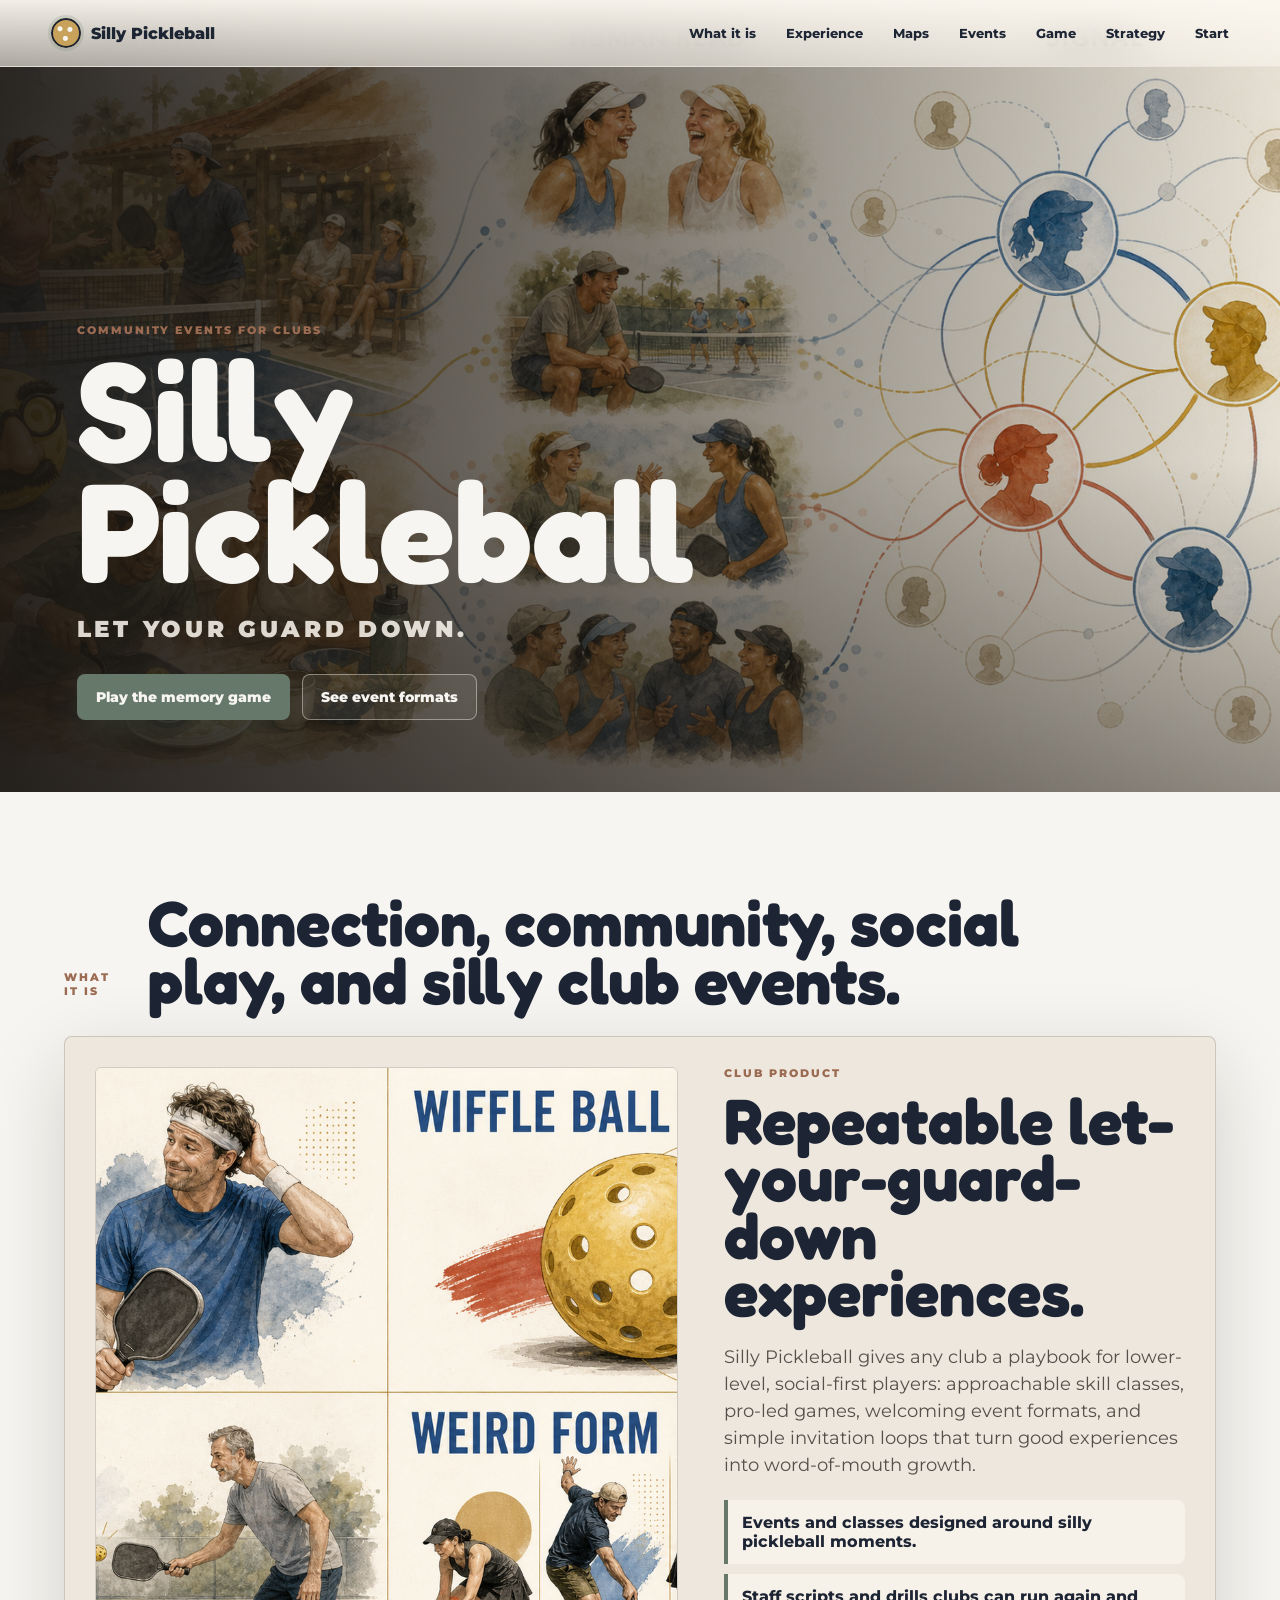
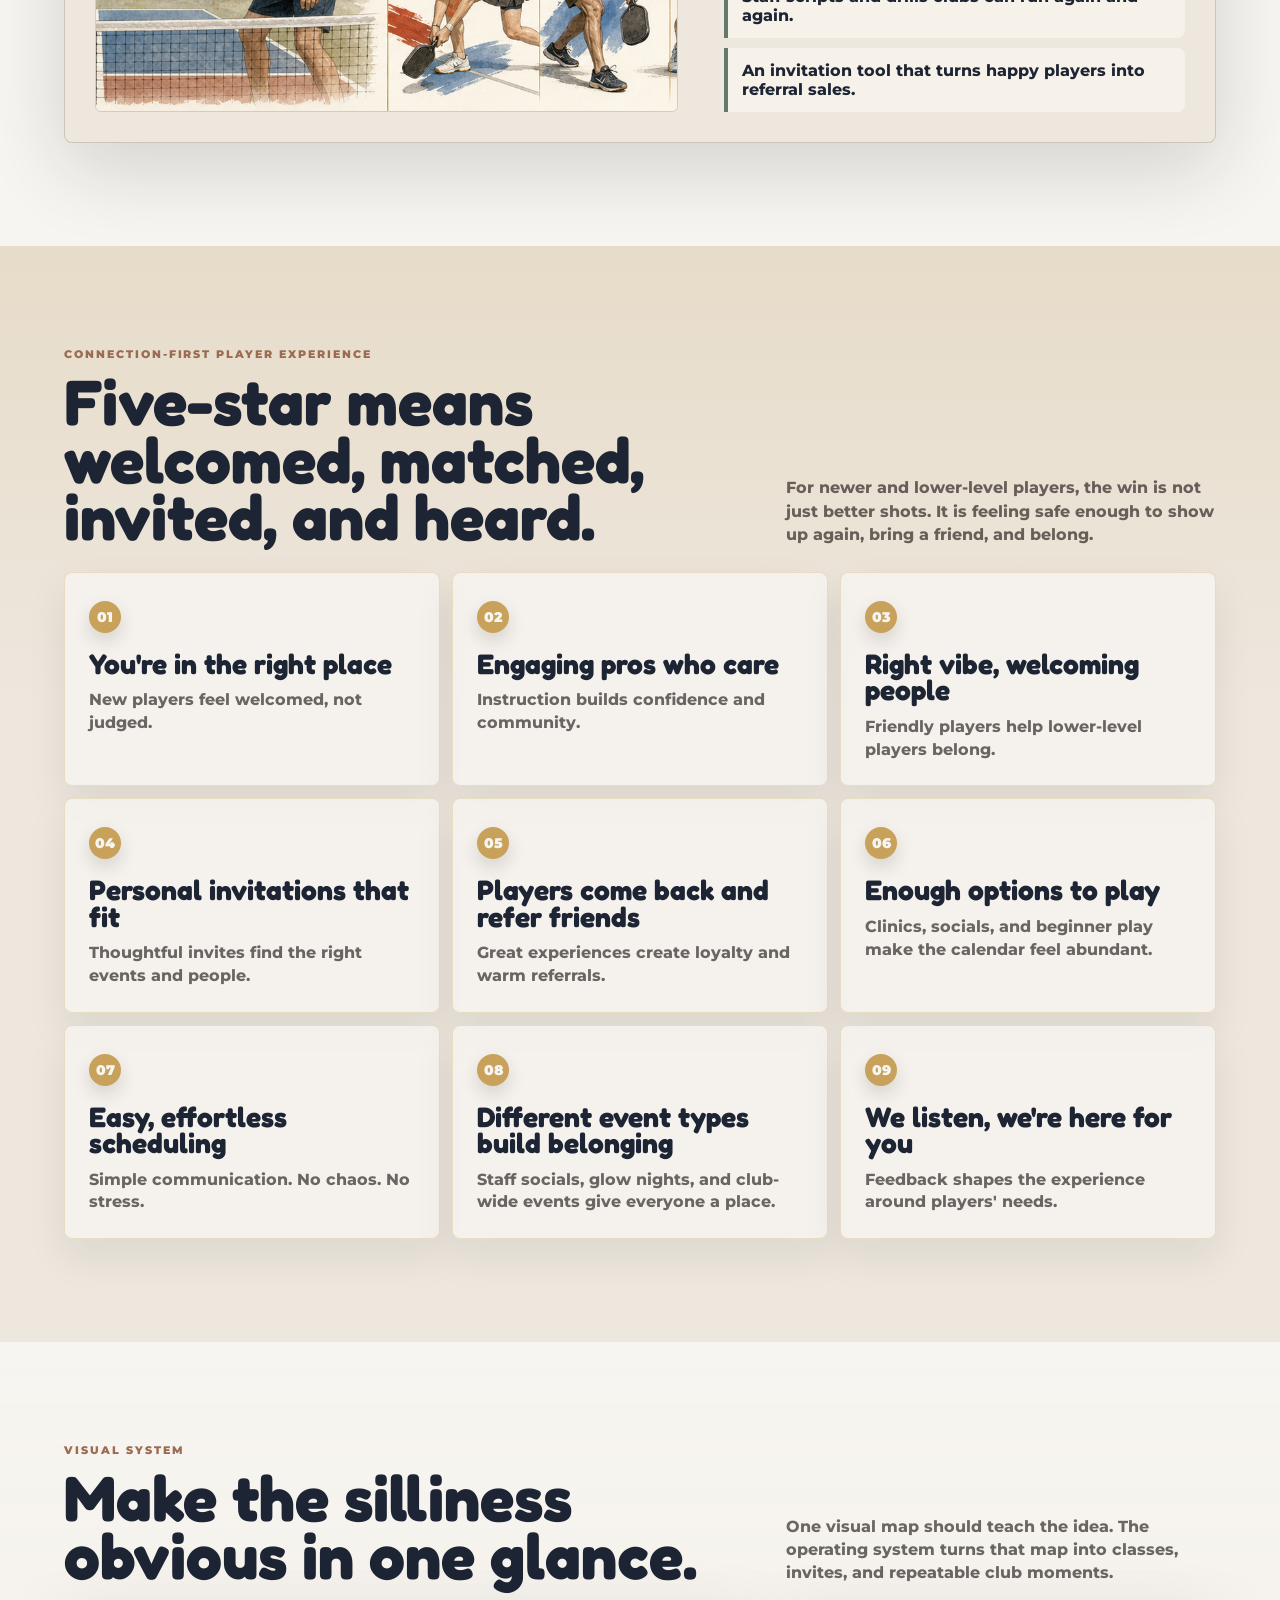
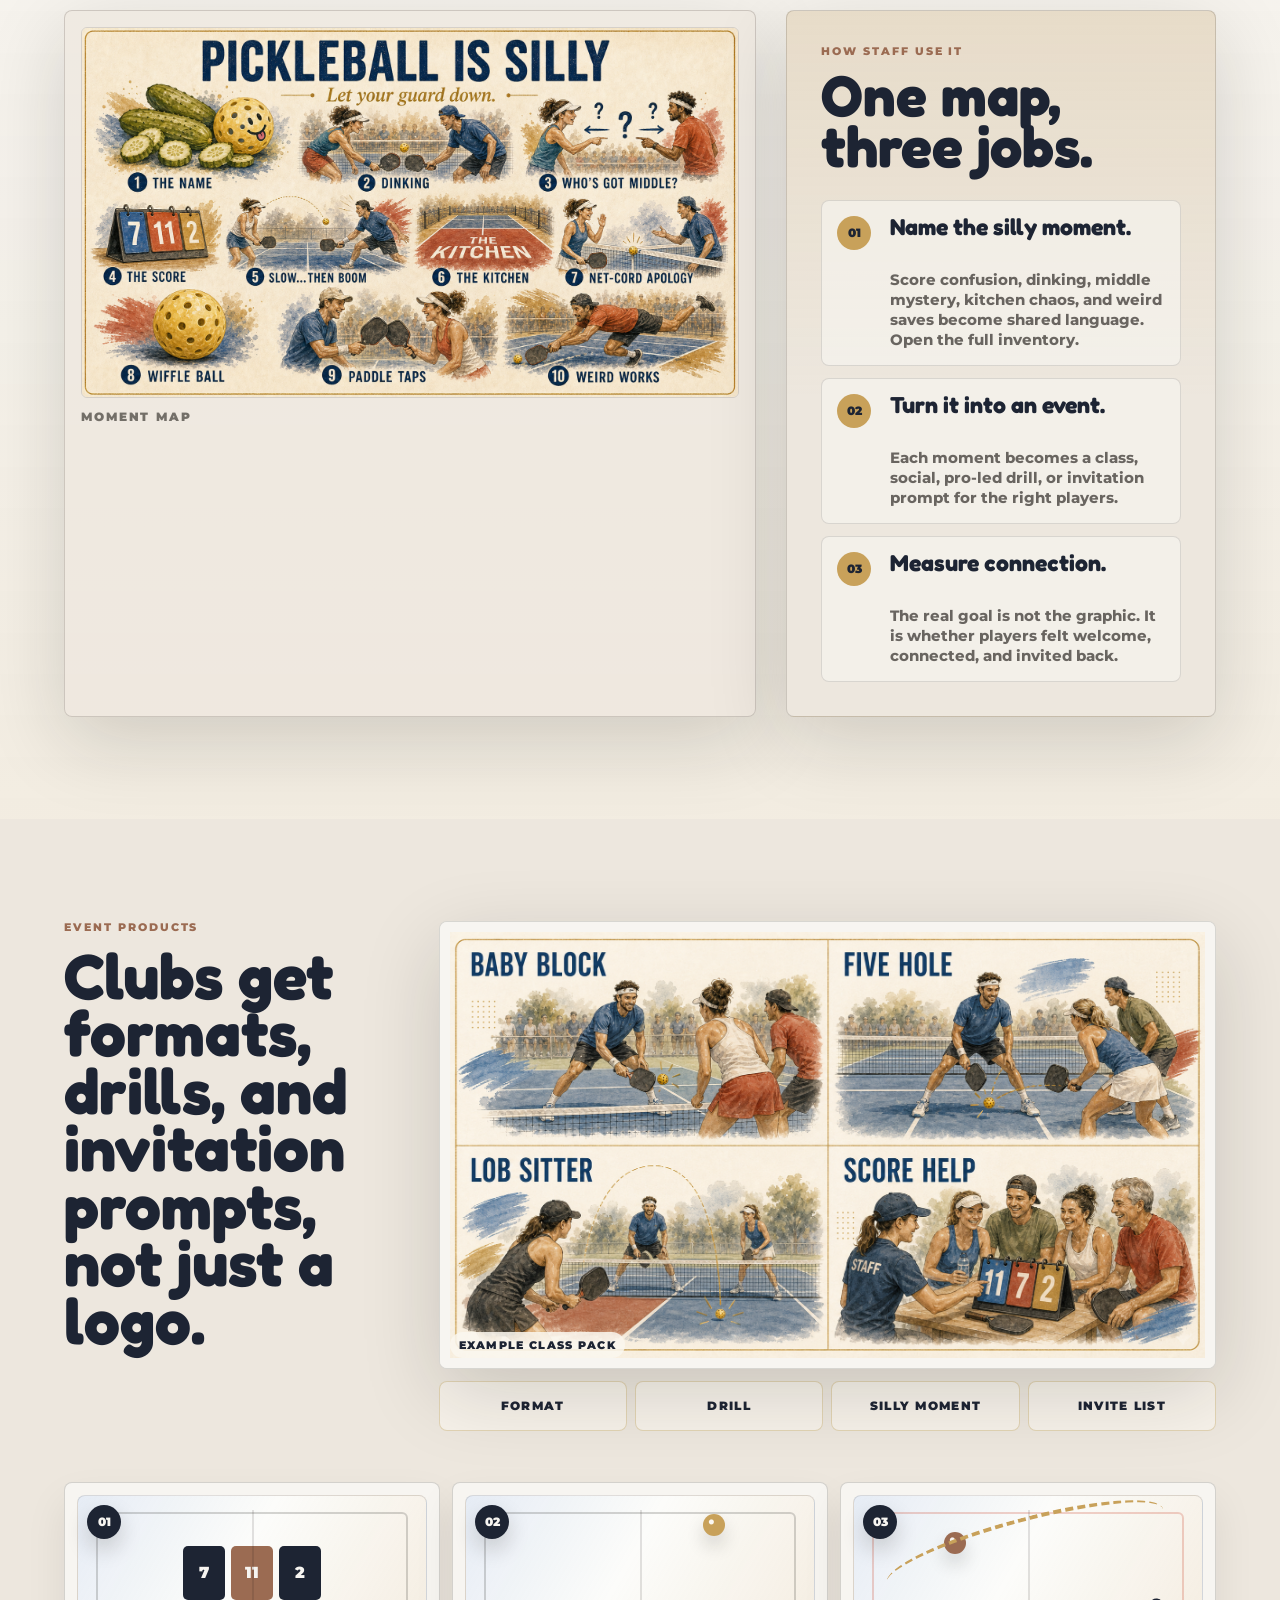
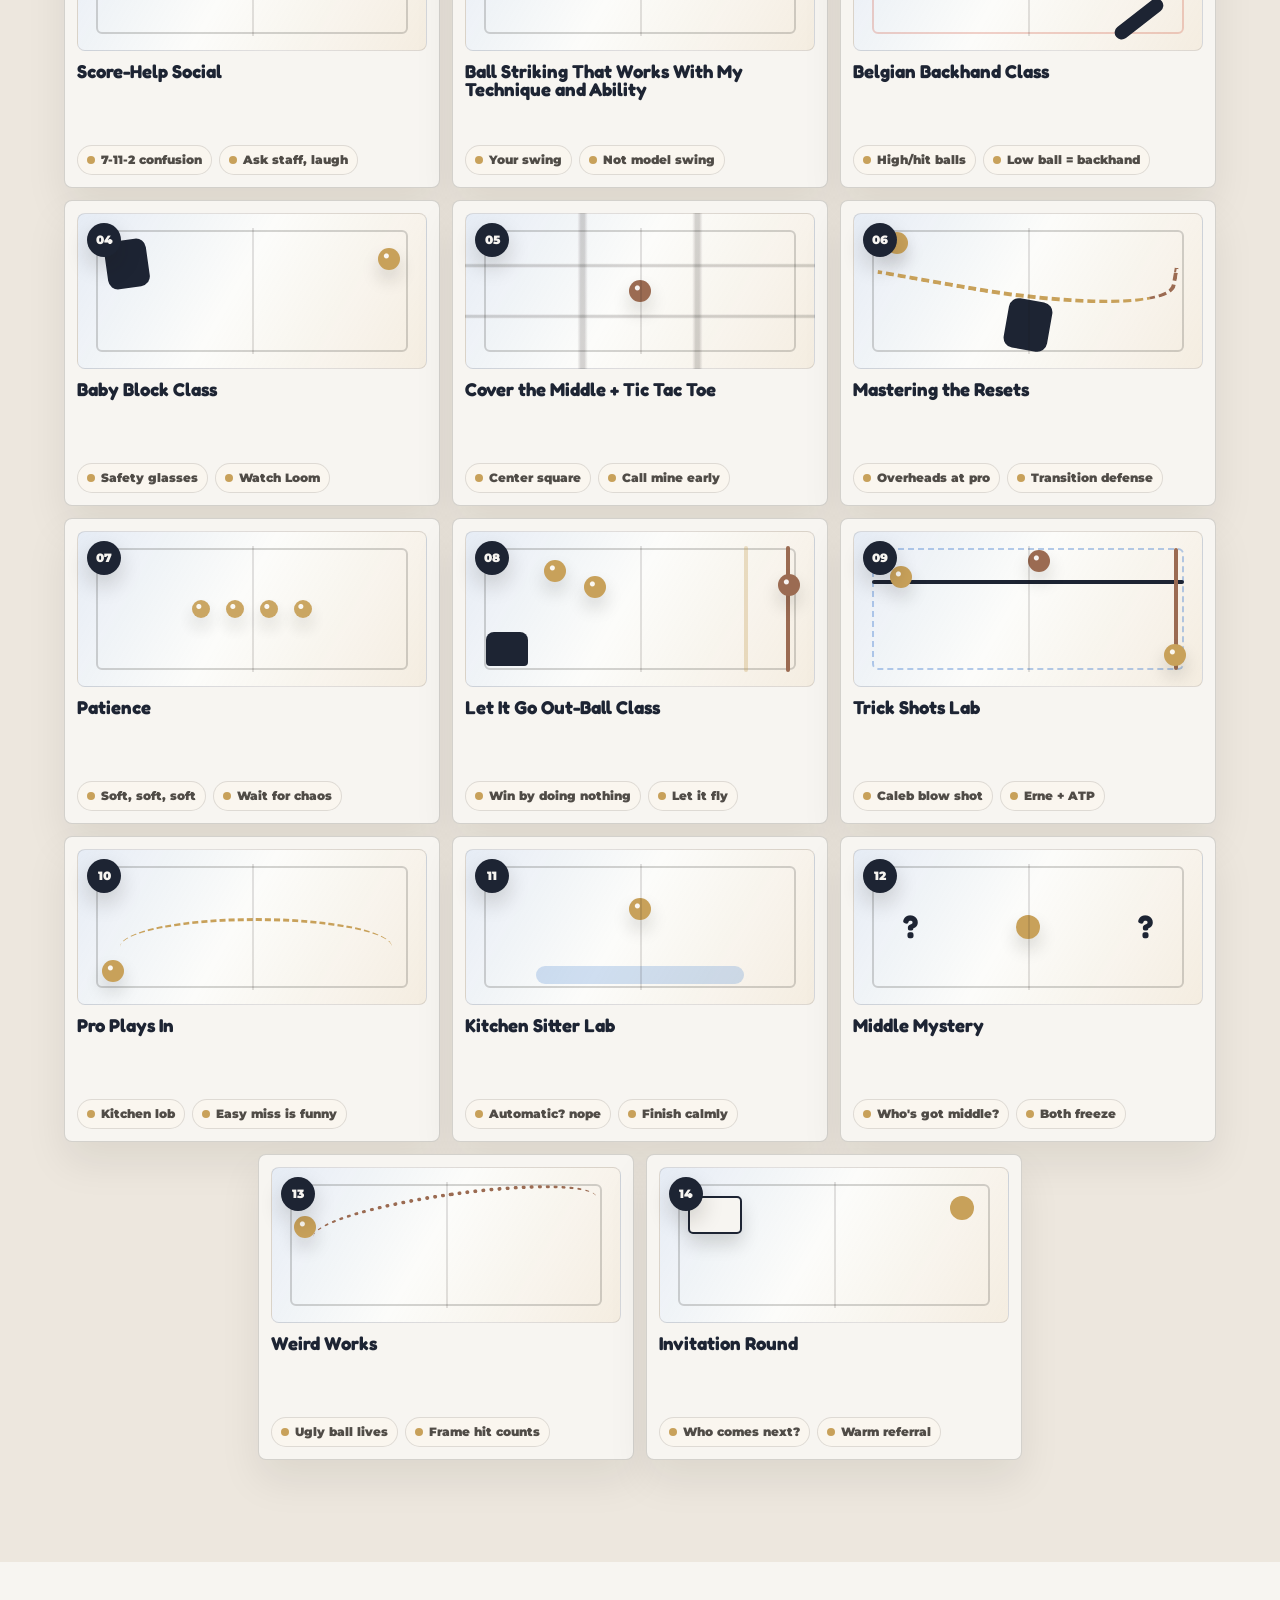
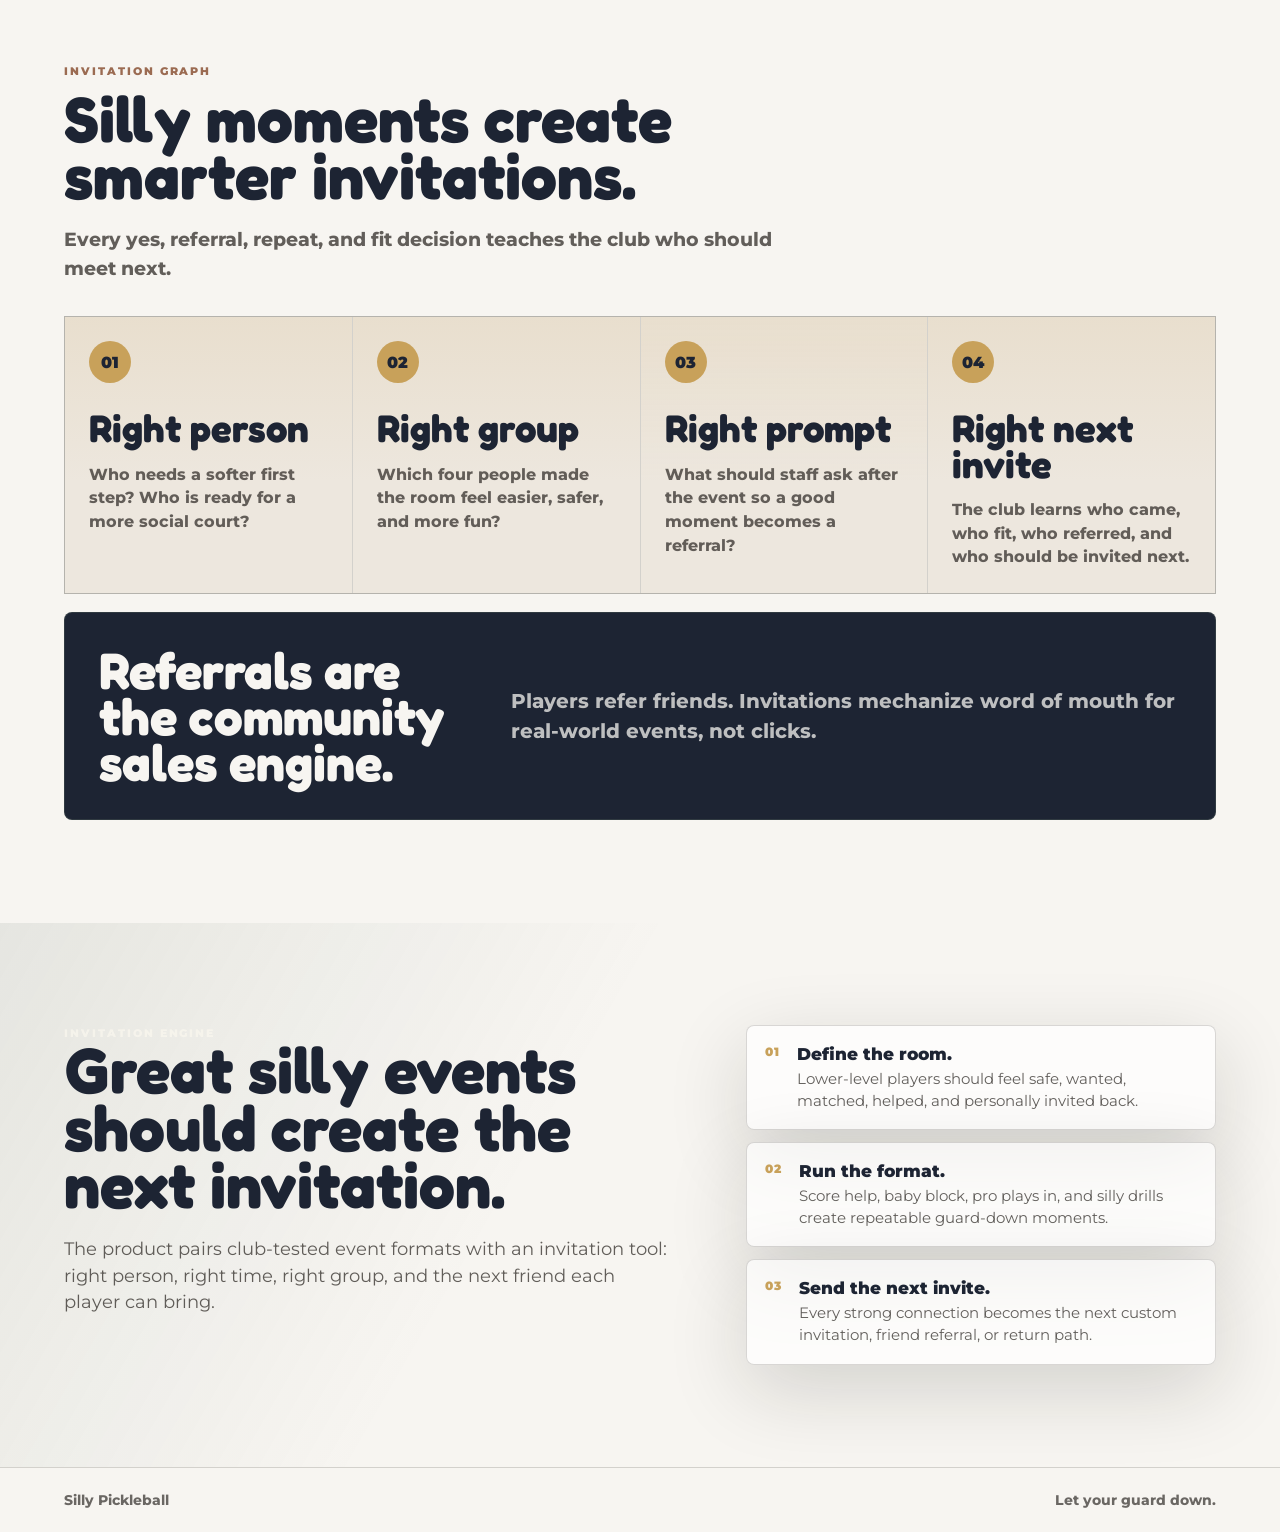
==== commit acb565f0: "Clean event product visuals and academy wording" ====
--- a/index.html
+++ b/index.html
@@ -53,7 +53,7 @@
           <div>
             <p class="eyebrow">Club product</p>
             <h3>Repeatable let-your-guard-down experiences.</h3>
-            <p>Silly Pickleball gives any club a playbook for lower-level, social-first players: approachable academy classes, pro-led games, welcoming event formats, and simple invitation loops that turn good experiences into word-of-mouth growth.</p>
+            <p>Silly Pickleball gives any club a playbook for lower-level, social-first players: approachable skill classes, pro-led games, welcoming event formats, and simple invitation loops that turn good experiences into word-of-mouth growth.</p>
             <ul>
               <li>Events and classes designed around silly pickleball moments.</li>
               <li>Staff scripts and drills clubs can run again and again.</li>
@@ -164,19 +164,17 @@
           <p class="eyebrow">Event products</p>
           <h2>Clubs get formats, drills, and invitation prompts, not just a logo.</h2>
         </div>
-        <div class="product-visuals" aria-label="Silly Pickleball visual boards">
-          <figure>
-            <img src="assets/silly-pickleball-academy-map.png" alt="Silly Pickleball Academy visual map">
-            <figcaption>Academy map</figcaption>
+        <div class="product-visuals clean-board" aria-label="Silly Pickleball event product example">
+          <figure class="product-hero-board">
+            <img src="assets/silly-board-babyblock-fivehole-lobsitter-scorehelp.png" alt="Visual board with baby block, five-hole, lob sitter, and score help moments">
+            <figcaption>Example class pack</figcaption>
           </figure>
-          <figure>
-            <img src="assets/silly-board-babyblock-fivehole-lobsitter-scorehelp.png" alt="Visual board with baby block, five-hole, lob sitter, and score help moments">
-            <figcaption>Class moments</figcaption>
-          </figure>
-          <figure>
-            <img src="assets/silly-board-middle-paddletaps-outcall-rulenames.png" alt="Visual board with middle confusion, paddle taps, out calls, and rule names">
-            <figcaption>Social moments</figcaption>
-          </figure>
+          <div class="product-proof-row" aria-label="What the product gives staff">
+            <span>Format</span>
+            <span>Drill</span>
+            <span>Silly moment</span>
+            <span>Invite list</span>
+          </div>
         </div>
       </div>
       <div class="event-list">
--- a/styles.css
+++ b/styles.css
@@ -474,14 +474,12 @@
 
 .product-visuals {
   display: grid;
-  grid-template-columns: repeat(3, minmax(0, 1fr));
-  gap: 10px;
+  gap: 12px;
 }
 
 .product-visuals figure {
   position: relative;
   overflow: hidden;
-  min-height: 210px;
   margin: 0;
   border: 1px solid rgba(26, 22, 18, .14);
   border-radius: 8px;
@@ -492,9 +490,8 @@
 .product-visuals img {
   width: 100%;
   height: 100%;
-  min-height: 210px;
   display: block;
-  object-fit: cover;
+  object-fit: contain;
 }
 
 .product-visuals figcaption {
@@ -508,6 +505,38 @@
   font-size: .68rem;
   font-weight: 900;
   letter-spacing: .12em;
+  text-transform: uppercase;
+}
+
+.product-hero-board {
+  min-height: clamp(280px, 23vw, 380px);
+}
+
+.product-hero-board img {
+  min-height: clamp(280px, 23vw, 380px);
+  padding: 10px;
+  background: var(--paper);
+}
+
+.product-proof-row {
+  display: grid;
+  grid-template-columns: repeat(4, minmax(0, 1fr));
+  gap: 8px;
+}
+
+.product-proof-row span {
+  display: grid;
+  place-items: center;
+  min-height: 50px;
+  padding: 10px;
+  border: 1px solid rgba(184, 149, 74, .34);
+  border-radius: 8px;
+  background: rgba(251, 247, 239, .72);
+  color: var(--ink);
+  font-size: .74rem;
+  font-weight: 900;
+  letter-spacing: .11em;
+  text-align: center;
   text-transform: uppercase;
 }
 
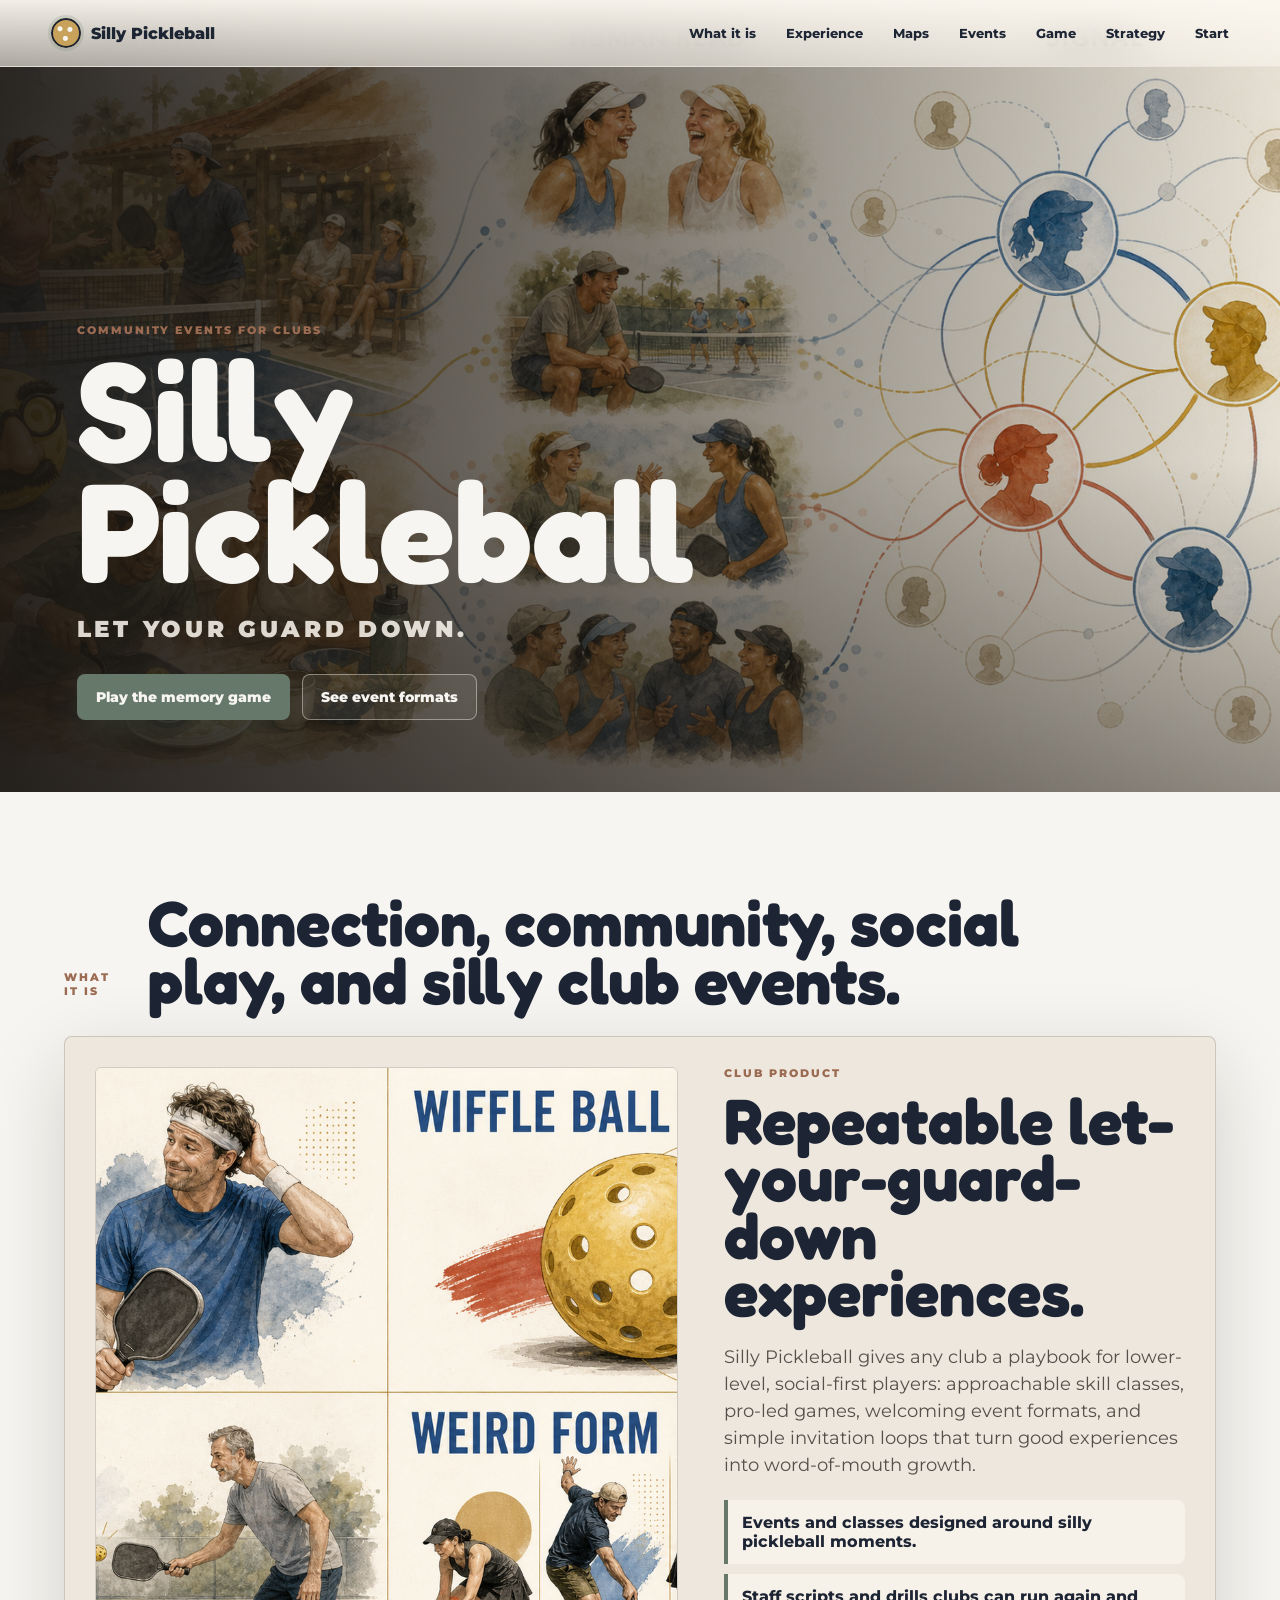
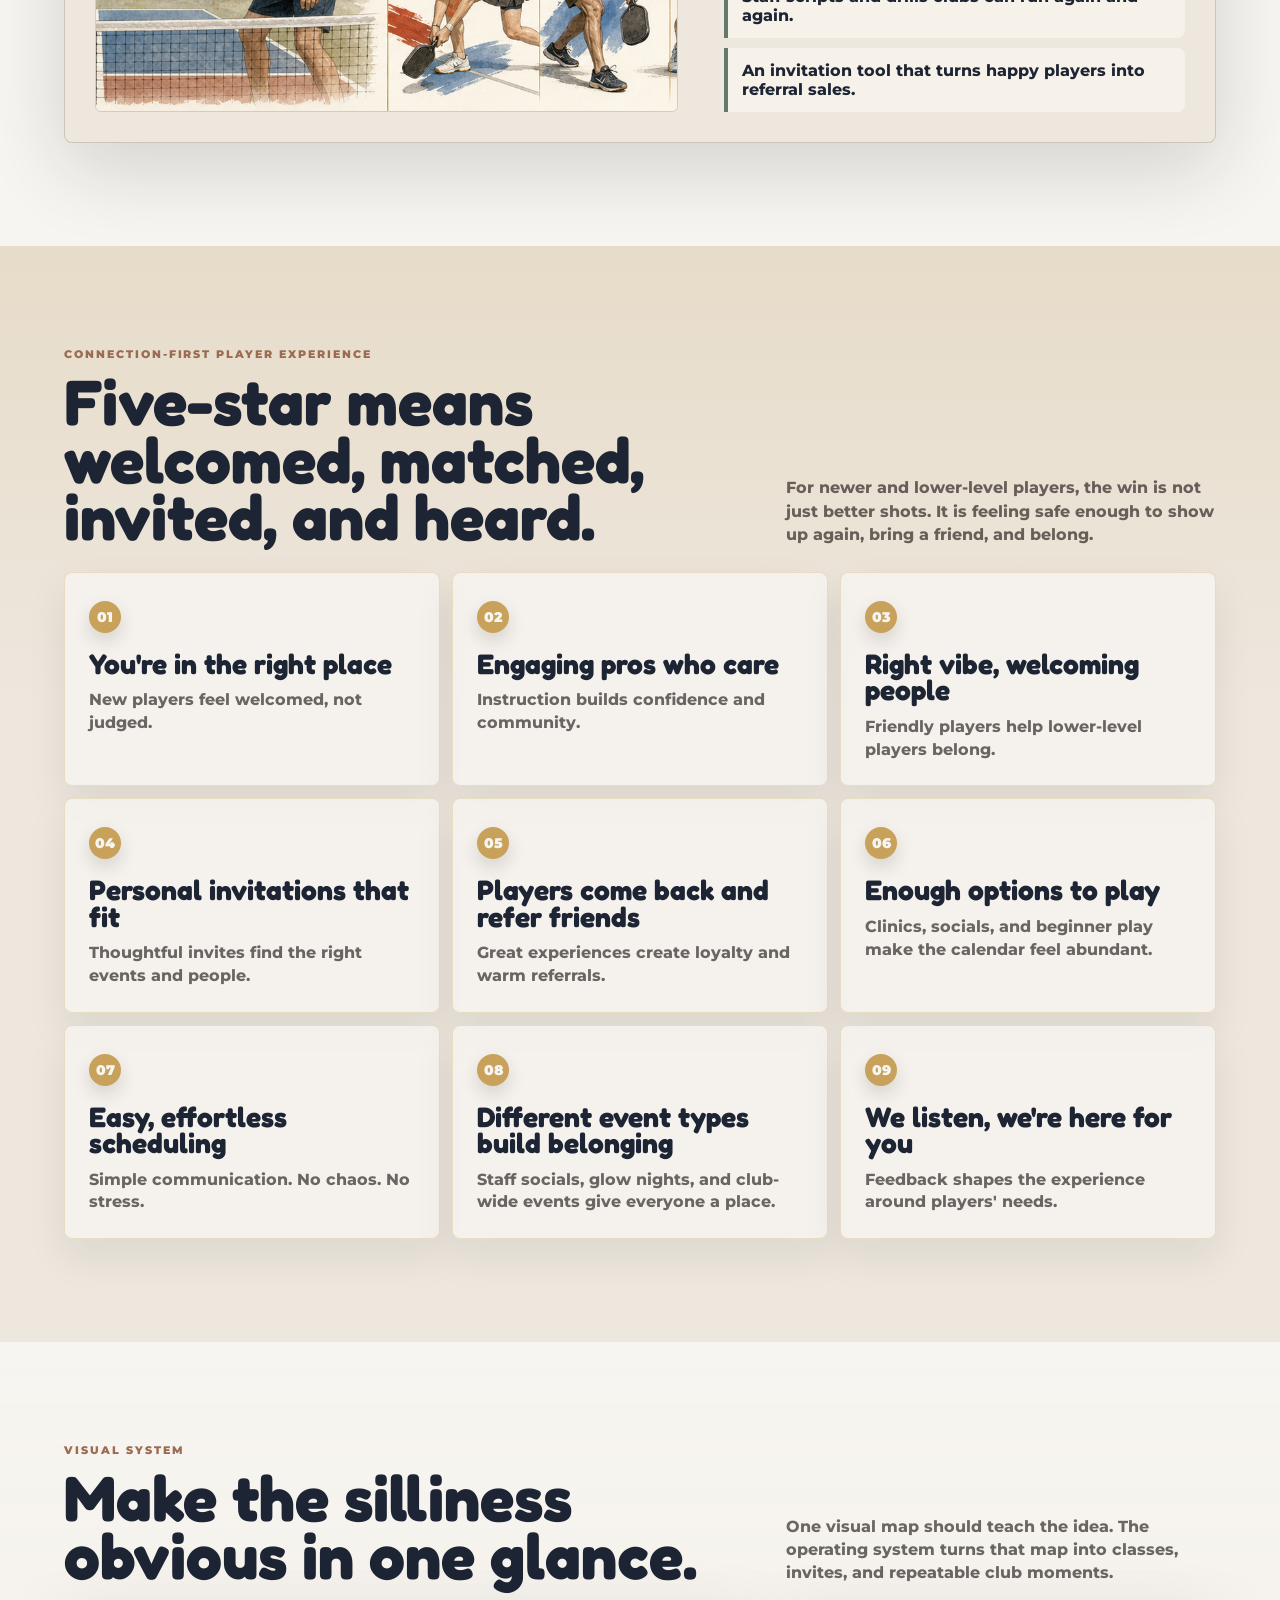
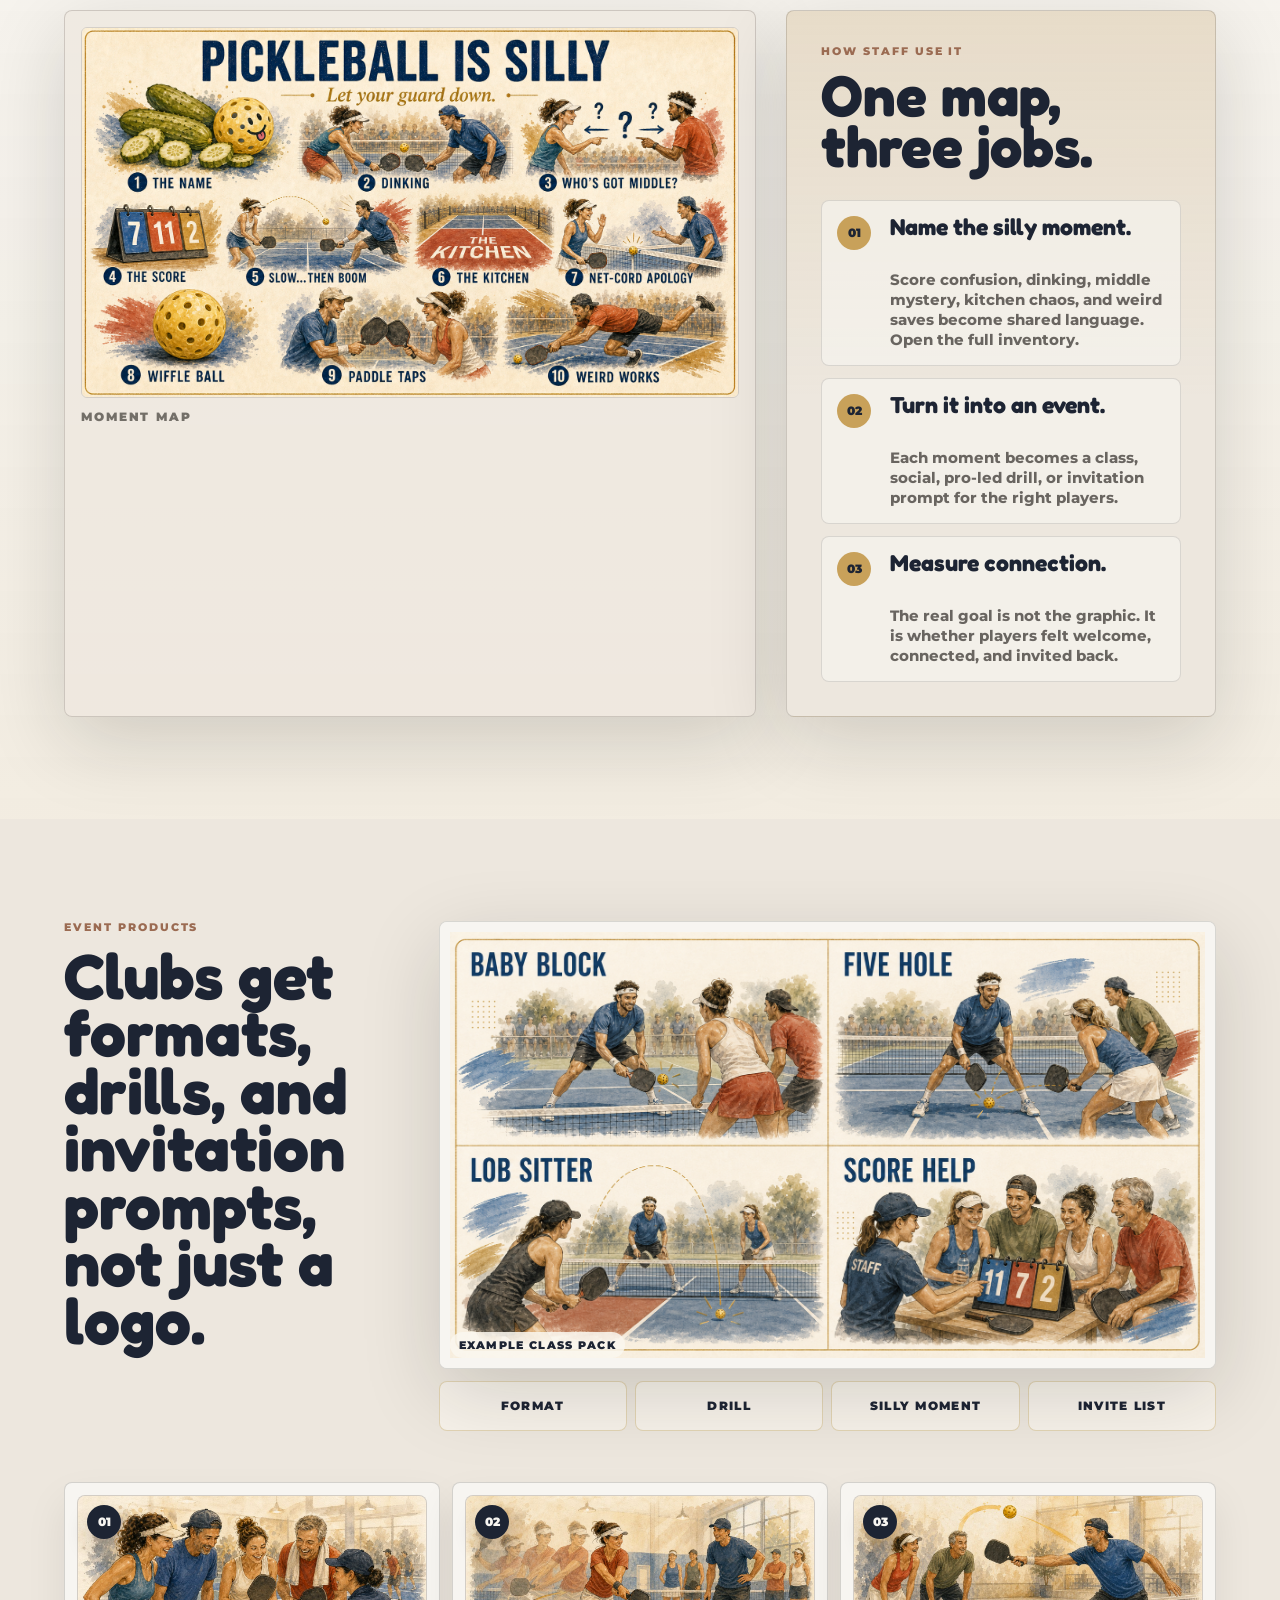
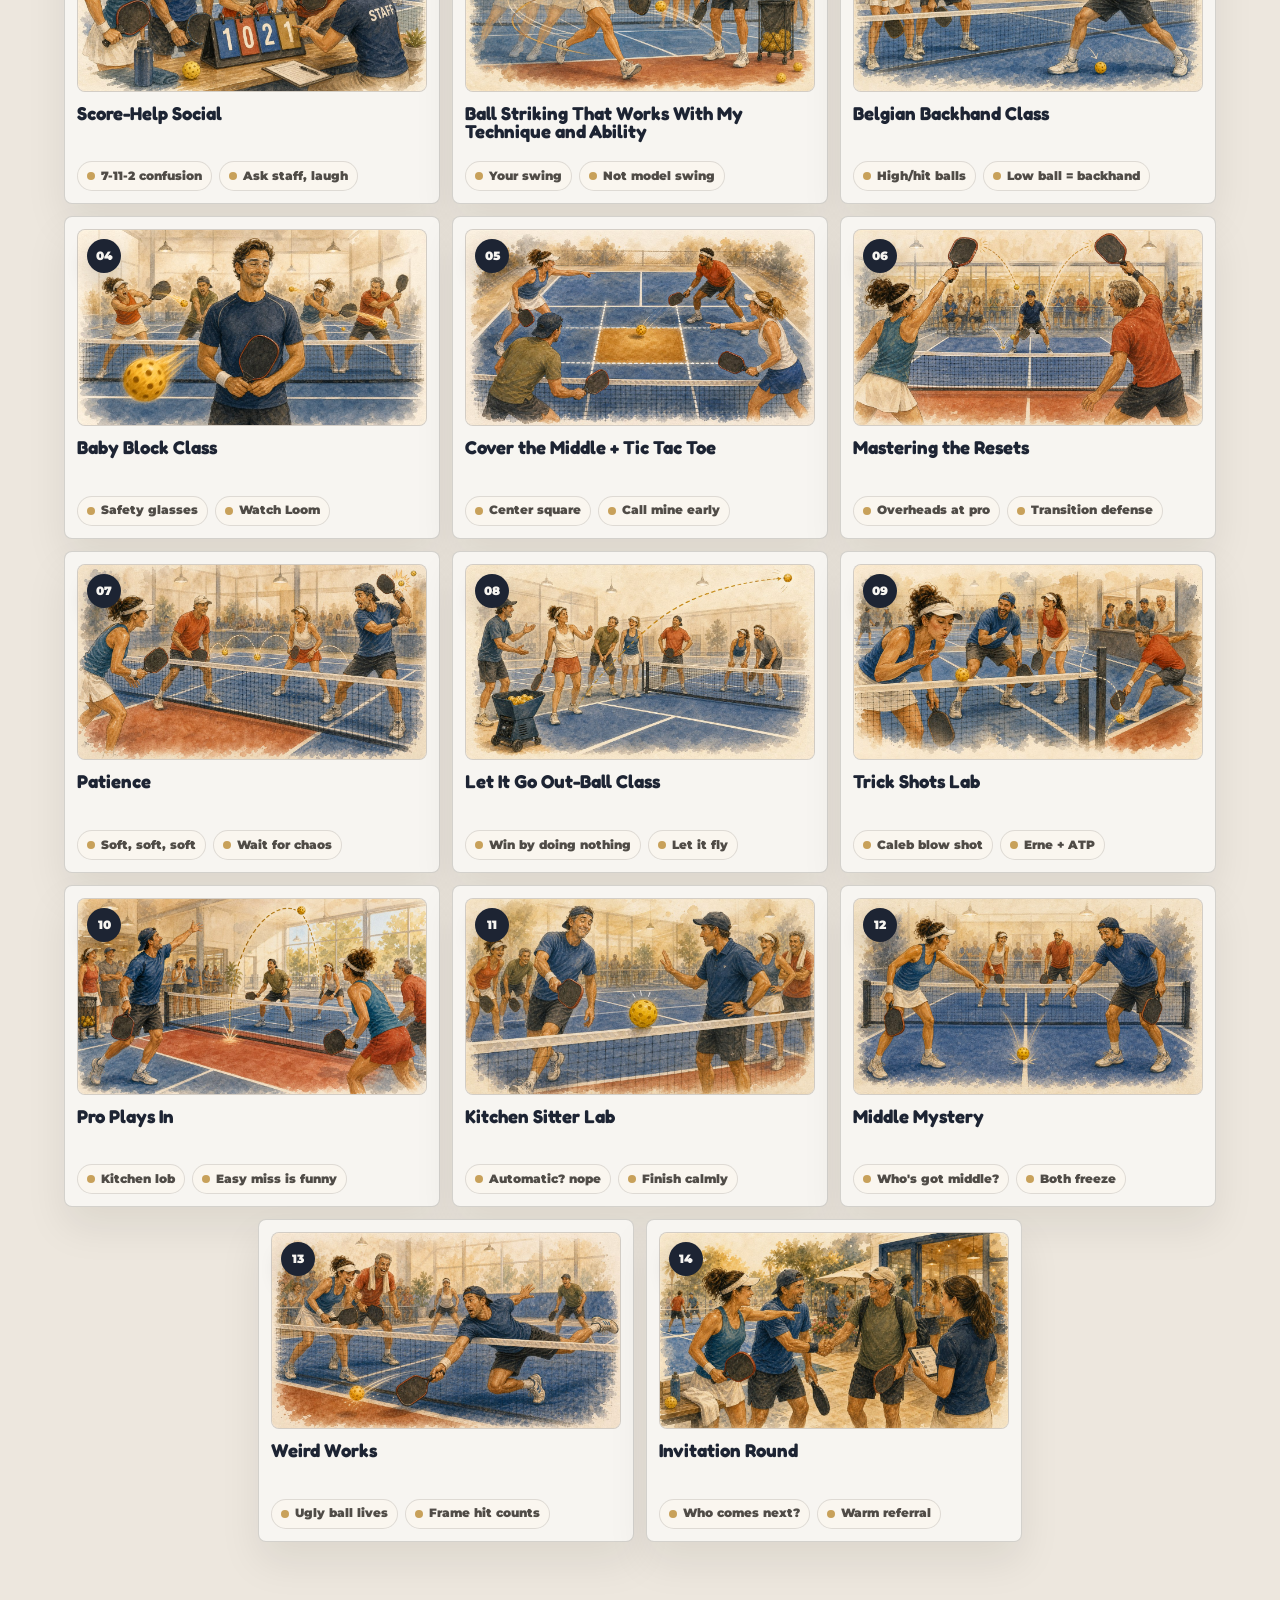
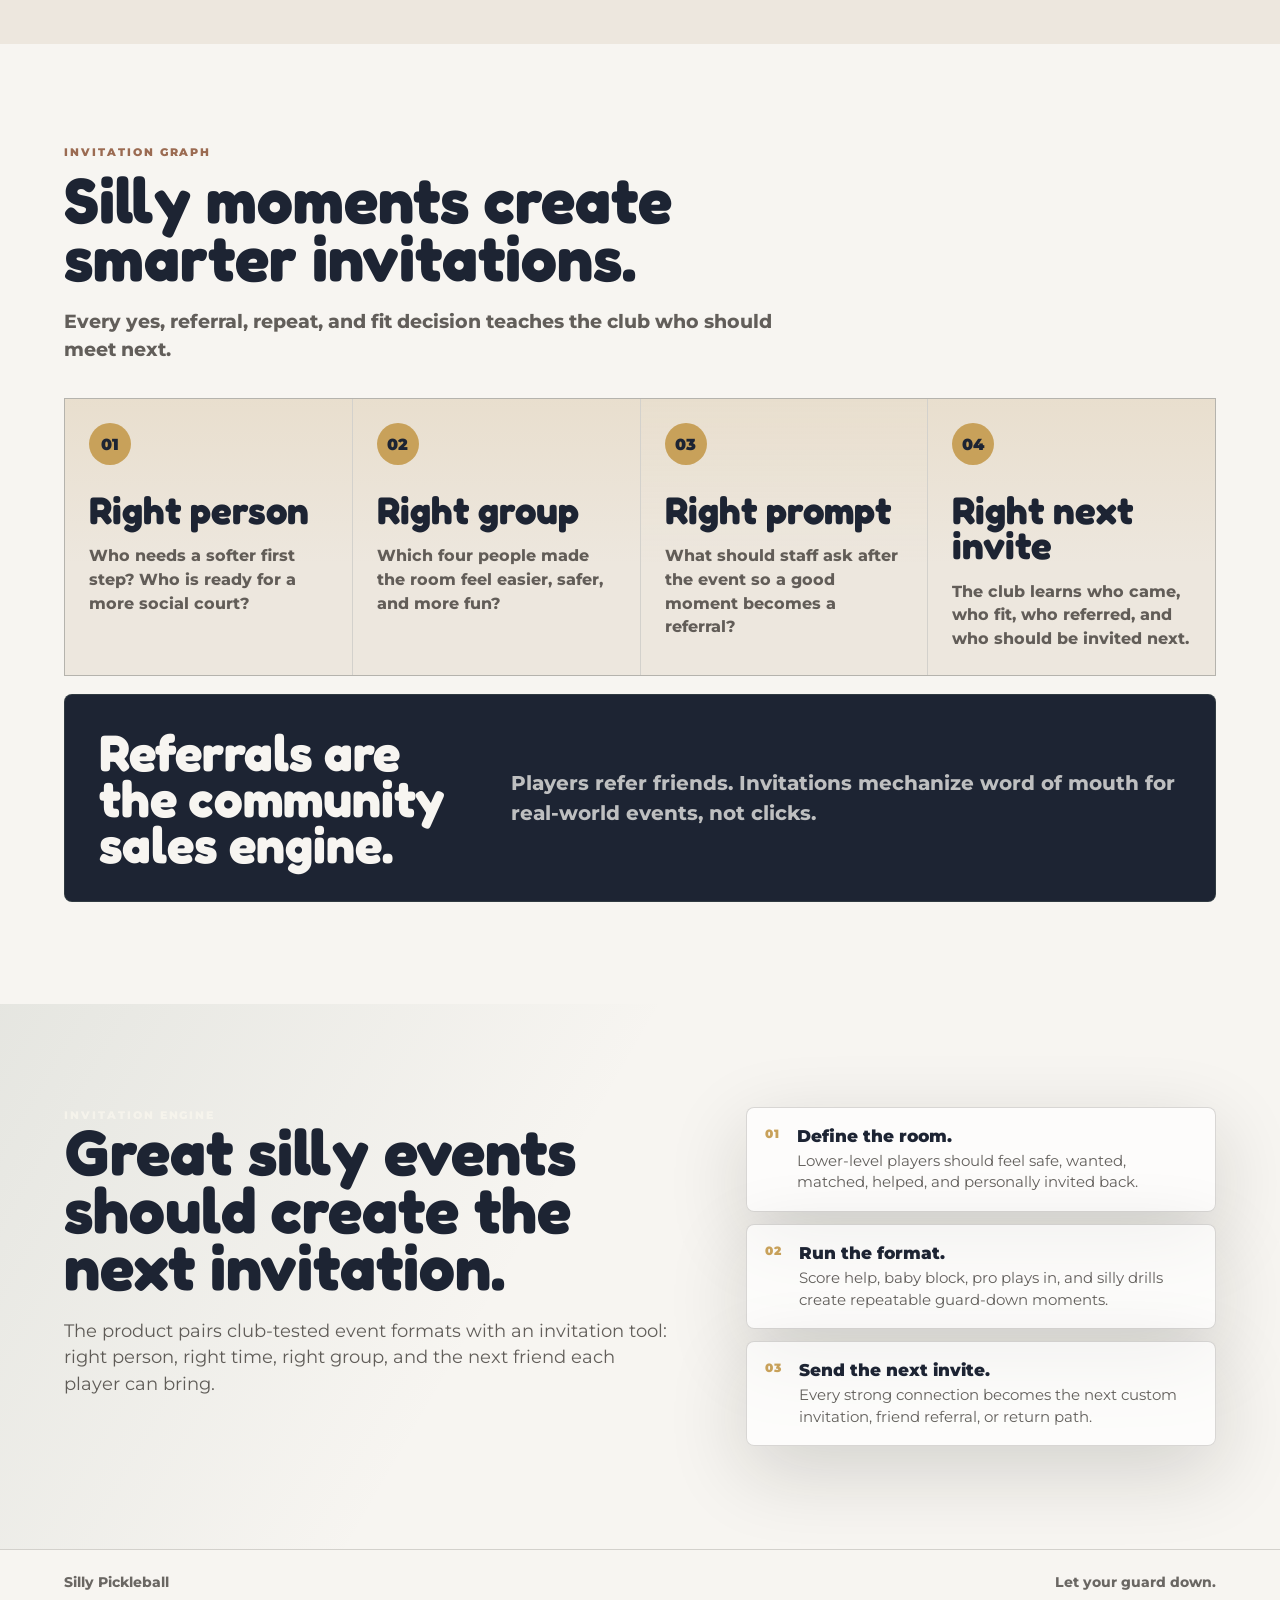
==== commit 9c1fff85: "Replace event card diagrams with generated art" ====
--- a/index.html
+++ b/index.html
@@ -179,7 +179,7 @@
       </div>
       <div class="event-list">
         <article>
-          <div class="event-art score-art" aria-hidden="true"><span>7</span><span>11</span><span>2</span></div>
+          <div class="event-art"><img src="assets/event-score-help-social.jpg" alt="Staff helping beginner pickleball players laugh through score confusion"></div>
           <b>Score-Help Social</b>
           <ul>
             <li>7-11-2 confusion</li>
@@ -187,7 +187,7 @@
           </ul>
         </article>
         <article>
-          <div class="event-art strike-art" aria-hidden="true"><span></span><i></i></div>
+          <div class="event-art"><img src="assets/event-ball-striking.jpg" alt="Coach helping a player use their own natural ball striking technique"></div>
           <b>Ball Striking That Works With My Technique and Ability</b>
           <ul>
             <li>Your swing</li>
@@ -195,7 +195,7 @@
           </ul>
         </article>
         <article>
-          <div class="event-art belgian-art" aria-hidden="true"><span></span><i></i><em></em></div>
+          <div class="event-art"><img src="assets/event-belgian-backhand.jpg" alt="Coach demonstrating a Belgian backhand forehand on the backhand side"></div>
           <b>Belgian Backhand Class</b>
           <ul>
             <li>High/hit balls</li>
@@ -203,7 +203,7 @@
           </ul>
         </article>
         <article>
-          <div class="event-art block-art" aria-hidden="true"><span></span><i></i></div>
+          <div class="event-art"><img src="assets/event-baby-block.jpg" alt="Pro wearing safety glasses while students hit hard balls for baby block practice"></div>
           <b>Baby Block Class</b>
           <ul>
             <li>Safety glasses</li>
@@ -211,7 +211,7 @@
           </ul>
         </article>
         <article>
-          <div class="event-art tic-art" aria-hidden="true"><span></span><i></i><em></em></div>
+          <div class="event-art"><img src="assets/event-cover-middle-tic-tac-toe.jpg" alt="Doubles partners practicing cover the middle with a tic tac toe court drill"></div>
           <b>Cover the Middle + Tic Tac Toe</b>
           <ul>
             <li>Center square</li>
@@ -219,7 +219,7 @@
           </ul>
         </article>
         <article>
-          <div class="event-art reset-art" aria-hidden="true"><span></span><i></i><em></em></div>
+          <div class="event-art"><img src="assets/event-mastering-resets.jpg" alt="Players hitting overheads at a pro defending resets from the transition zone"></div>
           <b>Mastering the Resets</b>
           <ul>
             <li>Overheads at pro</li>
@@ -227,7 +227,7 @@
           </ul>
         </article>
         <article>
-          <div class="event-art patience-art" aria-hidden="true"><span></span><span></span><span></span><span></span></div>
+          <div class="event-art"><img src="assets/event-patience.jpg" alt="Pickleball players patiently dinking soft balls at the kitchen line"></div>
           <b>Patience</b>
           <ul>
             <li>Soft, soft, soft</li>
@@ -235,7 +235,7 @@
           </ul>
         </article>
         <article>
-          <div class="event-art out-art" aria-hidden="true"><i></i><em></em><span></span><span></span><span></span></div>
+          <div class="event-art"><img src="assets/event-let-it-go-out-ball.jpg" alt="Players practicing letting high out balls fly long from a ball machine drill"></div>
           <b>Let It Go Out-Ball Class</b>
           <ul>
             <li>Win by doing nothing</li>
@@ -243,7 +243,7 @@
           </ul>
         </article>
         <article>
-          <div class="event-art trick-art" aria-hidden="true"><i></i><em></em><span></span><span></span><span></span></div>
+          <div class="event-art"><img src="assets/event-trick-shots-lab.jpg" alt="Players practicing playful pickleball trick shots including net cord and around the post moments"></div>
           <b>Trick Shots Lab</b>
           <ul>
             <li>Caleb blow shot</li>
@@ -251,7 +251,7 @@
           </ul>
         </article>
         <article>
-          <div class="event-art lob-art" aria-hidden="true"><span></span><i></i></div>
+          <div class="event-art"><img src="assets/event-pro-plays-in.jpg" alt="Pro floating a high kitchen lob so members can try to finish an easy ball"></div>
           <b>Pro Plays In</b>
           <ul>
             <li>Kitchen lob</li>
@@ -259,7 +259,7 @@
           </ul>
         </article>
         <article>
-          <div class="event-art sitter-art" aria-hidden="true"><span></span><i></i></div>
+          <div class="event-art"><img src="assets/event-kitchen-sitter-lab.jpg" alt="Player approaching a tempting kitchen sitter while learning to finish calmly"></div>
           <b>Kitchen Sitter Lab</b>
           <ul>
             <li>Automatic? nope</li>
@@ -267,7 +267,7 @@
           </ul>
         </article>
         <article>
-          <div class="event-art middle-art" aria-hidden="true"><span>?</span><i></i><span>?</span></div>
+          <div class="event-art"><img src="assets/event-middle-mystery.jpg" alt="Doubles partners freezing as a ball drops between them in the middle"></div>
           <b>Middle Mystery</b>
           <ul>
             <li>Who's got middle?</li>
@@ -275,7 +275,7 @@
           </ul>
         </article>
         <article>
-          <div class="event-art weird-art" aria-hidden="true"><span></span><i></i></div>
+          <div class="event-art"><img src="assets/event-weird-works.jpg" alt="Awkward frame-hit pickleball save somehow staying alive"></div>
           <b>Weird Works</b>
           <ul>
             <li>Ugly ball lives</li>
@@ -283,7 +283,7 @@
           </ul>
         </article>
         <article>
-          <div class="event-art invite-art" aria-hidden="true"><span></span><i></i></div>
+          <div class="event-art"><img src="assets/event-invitation-round.jpg" alt="Players warmly inviting a friend back after a social pickleball event"></div>
           <b>Invitation Round</b>
           <ul>
             <li>Who comes next?</li>
--- a/styles.css
+++ b/styles.css
@@ -314,6 +314,7 @@
   width: 100%;
   border-radius: 6px;
   border: 1px solid rgba(26, 22, 18, .12);
+  filter: saturate(1.06) contrast(1.04);
 }
 
 .map-card figcaption {
@@ -551,9 +552,9 @@
   position: relative;
   display: grid;
   grid-column: span 2;
-  grid-template-rows: auto auto 1fr;
-  gap: 11px;
-  min-height: 306px;
+  grid-template-rows: auto auto auto;
+  gap: 12px;
+  min-height: 0;
   padding: 12px;
   background: var(--paper);
   border: 1px solid var(--line);
@@ -591,367 +592,18 @@
 .event-art {
   position: relative;
   overflow: hidden;
-  min-height: 156px;
+  aspect-ratio: 16 / 9;
   border: 1px solid rgba(26, 22, 18, .12);
   border-radius: 8px;
-  background:
-    linear-gradient(120deg, rgba(91, 143, 212, .14), transparent 46%),
-    linear-gradient(300deg, rgba(200, 161, 90, .16), transparent 54%),
-    rgba(255, 255, 255, .64);
-}
-
-.event-art::before,
-.event-art::after {
-  content: "";
-  position: absolute;
-  pointer-events: none;
-}
-
-.event-art::before {
-  inset: 16px 18px;
-  border: 2px solid rgba(26, 22, 18, .18);
-  border-radius: 6px;
-}
-
-.event-art::after {
-  left: 50%;
-  top: 14px;
-  bottom: 14px;
-  width: 2px;
-  background: rgba(26, 22, 18, .12);
-}
-
-.score-art {
-  display: flex;
-  align-items: center;
-  justify-content: center;
-  gap: 6px;
-}
-
-.score-art span {
-  display: grid;
-  place-items: center;
-  width: 42px;
-  height: 54px;
-  border-radius: 5px;
-  background: var(--ink);
-  color: var(--paper);
-  font-weight: 900;
-}
-
-.score-art span:nth-child(2) {
-  background: var(--red);
-}
-
-.strike-art span,
-.belgian-art span,
-.block-art span,
-.tic-art span,
-.reset-art span,
-.out-art span,
-.trick-art span,
-.lob-art span,
-.sitter-art span,
-.weird-art span,
-.invite-art span,
-.patience-art span {
-  position: absolute;
-  width: 22px;
-  height: 22px;
-  border-radius: 999px;
-  background:
-    radial-gradient(circle at 38% 36%, rgba(255,255,255,.92) 0 2px, transparent 3px),
-    var(--gold);
-  box-shadow: 0 10px 18px rgba(26, 22, 18, .16);
-}
-
-.strike-art span { left: 68%; top: 18px; }
-.strike-art i {
-  position: absolute;
-  left: 22%;
-  bottom: 22px;
-  width: 66px;
-  height: 10px;
-  border-radius: 999px;
-  background: var(--sage);
-  transform: rotate(-24deg);
-}
-
-.belgian-art span {
-  left: 26%;
-  top: 36px;
-  background:
-    radial-gradient(circle at 38% 36%, rgba(255,255,255,.92) 0 2px, transparent 3px),
-    var(--red);
-}
-
-.belgian-art i {
-  position: absolute;
-  right: 34px;
-  bottom: 24px;
-  width: 58px;
-  height: 14px;
-  border-radius: 999px;
-  background: var(--ink);
-  transform: rotate(-38deg);
-}
-
-.belgian-art em {
-  position: absolute;
-  left: 28px;
-  right: 34px;
-  top: 22px;
-  height: 56px;
-  border-top: 4px dashed var(--gold);
-  border-radius: 60% 60% 0 0;
-  transform: rotate(-15deg);
-}
-
-.belgian-art::before {
-  border-color: rgba(200, 70, 44, .24);
-}
-
-.block-art span { right: 26px; top: 34px; }
-.block-art i {
-  position: absolute;
-  left: 28px;
-  top: 26px;
-  width: 42px;
-  height: 48px;
-  border-radius: 10px;
-  background: var(--ink);
-  transform: rotate(-8deg);
-}
-
-.trick-art i {
-  position: absolute;
-  left: 18px;
-  right: 18px;
-  top: 48px;
-  height: 4px;
-  border-radius: 999px;
-  background: var(--ink);
-}
-
-.trick-art em {
-  position: absolute;
-  right: 24px;
-  top: 16px;
-  bottom: 16px;
-  width: 4px;
-  border-radius: 999px;
-  background: var(--red);
-}
-
-.trick-art span:nth-of-type(1) {
-  left: 36px;
-  top: 34px;
-}
-
-.trick-art span:nth-of-type(2) {
-  left: 50%;
-  top: 18px;
-  background:
-    radial-gradient(circle at 38% 36%, rgba(255,255,255,.92) 0 2px, transparent 3px),
-    var(--red);
-}
-
-.trick-art span:nth-of-type(3) {
-  right: 16px;
-  bottom: 20px;
-}
-
-.trick-art::before {
-  border-style: dashed;
-  border-color: rgba(91, 143, 212, .45);
-}
-
-.out-art i {
-  position: absolute;
-  left: 20px;
-  bottom: 20px;
-  width: 42px;
-  height: 34px;
-  border-radius: 8px 8px 4px 4px;
-  background: var(--ink);
-}
-
-.out-art em {
-  position: absolute;
-  right: 24px;
-  top: 14px;
-  bottom: 14px;
-  width: 4px;
-  border-radius: 999px;
-  background: var(--red);
-  box-shadow: -42px 0 0 rgba(200, 161, 90, .32);
-}
-
-.out-art span:nth-of-type(1) {
-  left: 78px;
-  top: 28px;
-}
-
-.out-art span:nth-of-type(2) {
-  left: 118px;
-  top: 44px;
-}
-
-.out-art span:nth-of-type(3) {
-  right: 14px;
-  top: 42px;
-  background:
-    radial-gradient(circle at 38% 36%, rgba(255,255,255,.92) 0 2px, transparent 3px),
-    var(--red);
-}
-
-.reset-art span {
-  left: 32px;
-  top: 18px;
-}
-
-.reset-art i {
-  position: absolute;
-  left: 50%;
-  bottom: 18px;
-  width: 44px;
-  height: 50px;
-  border-radius: 10px;
-  background: var(--ink);
-  transform: translateX(-50%) rotate(10deg);
-}
-
-.reset-art em {
-  position: absolute;
-  left: 26px;
-  right: 26px;
-  top: 28px;
-  height: 58px;
-  border-right: 4px dashed var(--red);
-  border-bottom: 4px dashed var(--gold);
-  border-radius: 0 0 70% 0;
-  transform: rotate(10deg);
-}
-
-.tic-art {
-  background:
-    linear-gradient(90deg, transparent 32%, rgba(26, 22, 18, .18) 33% 34%, transparent 35% 65%, rgba(26, 22, 18, .18) 66% 67%, transparent 68%),
-    linear-gradient(0deg, transparent 32%, rgba(26, 22, 18, .18) 33% 34%, transparent 35% 65%, rgba(26, 22, 18, .18) 66% 67%, transparent 68%),
-    linear-gradient(120deg, rgba(91, 143, 212, .14), transparent 46%),
-    linear-gradient(300deg, rgba(200, 161, 90, .16), transparent 54%),
-    rgba(255, 255, 255, .64);
-}
-
-.tic-art span {
-  left: calc(50% - 11px);
-  top: calc(50% - 11px);
-  background:
-    radial-gradient(circle at 38% 36%, rgba(255,255,255,.92) 0 2px, transparent 3px),
-    var(--red);
-}
-
-.tic-art i,
-.tic-art em {
-  position: absolute;
-  top: 52%;
-  width: 42px;
-  height: 10px;
-  border-radius: 999px;
-  background: var(--sage);
-}
-
-.tic-art i {
-  left: 18px;
-  transform: rotate(18deg);
-}
-
-.tic-art em {
-  right: 18px;
-  transform: rotate(-18deg);
-}
-
-.patience-art {
-  display: flex;
-  align-items: center;
-  justify-content: center;
-  gap: 16px;
-}
-
-.patience-art span {
-  position: static;
-  width: 18px;
-  height: 18px;
-  opacity: .94;
-}
-
-.lob-art span { left: 24px; bottom: 22px; }
-.lob-art i {
-  position: absolute;
-  left: 42px;
-  right: 34px;
-  bottom: 28px;
-  height: 58px;
-  border-top: 3px dashed var(--gold);
-  border-radius: 50% 50% 0 0;
-}
-
-.sitter-art span { left: 50%; top: 48px; transform: translateX(-50%); }
-.sitter-art i {
-  position: absolute;
-  left: 20%;
-  right: 20%;
-  bottom: 20px;
-  height: 18px;
-  border-radius: 999px;
-  background: rgba(91, 143, 212, .28);
-}
-
-.middle-art {
-  display: flex;
-  align-items: center;
-  justify-content: space-around;
-  color: var(--ink);
-  font: 900 2rem var(--serif);
-}
-
-.middle-art i {
-  width: 24px;
-  height: 24px;
-  border-radius: 999px;
-  background: var(--gold);
-  box-shadow: 0 10px 18px rgba(26, 22, 18, .16);
-}
-
-.weird-art span { left: 22px; top: 48px; }
-.weird-art i {
-  position: absolute;
-  left: 40px;
-  right: 22px;
-  top: 24px;
-  height: 50px;
-  border-top: 4px dotted var(--red);
-  border-radius: 50%;
-  transform: rotate(-8deg);
-}
-
-.invite-art span {
-  left: 28px;
-  top: 28px;
-  width: 54px;
-  height: 38px;
-  border-radius: 5px;
-  background: var(--paper);
-  border: 2px solid var(--ink);
-}
-
-.invite-art i {
-  position: absolute;
-  right: 34px;
-  top: 28px;
-  width: 24px;
-  height: 24px;
-  border-radius: 999px;
-  background: var(--gold);
+  background: var(--cream);
+}
+
+.event-art img {
+  width: 100%;
+  height: 100%;
+  object-fit: cover;
+  display: block;
+  filter: saturate(1.04) contrast(1.02);
 }
 
 .event-list b {
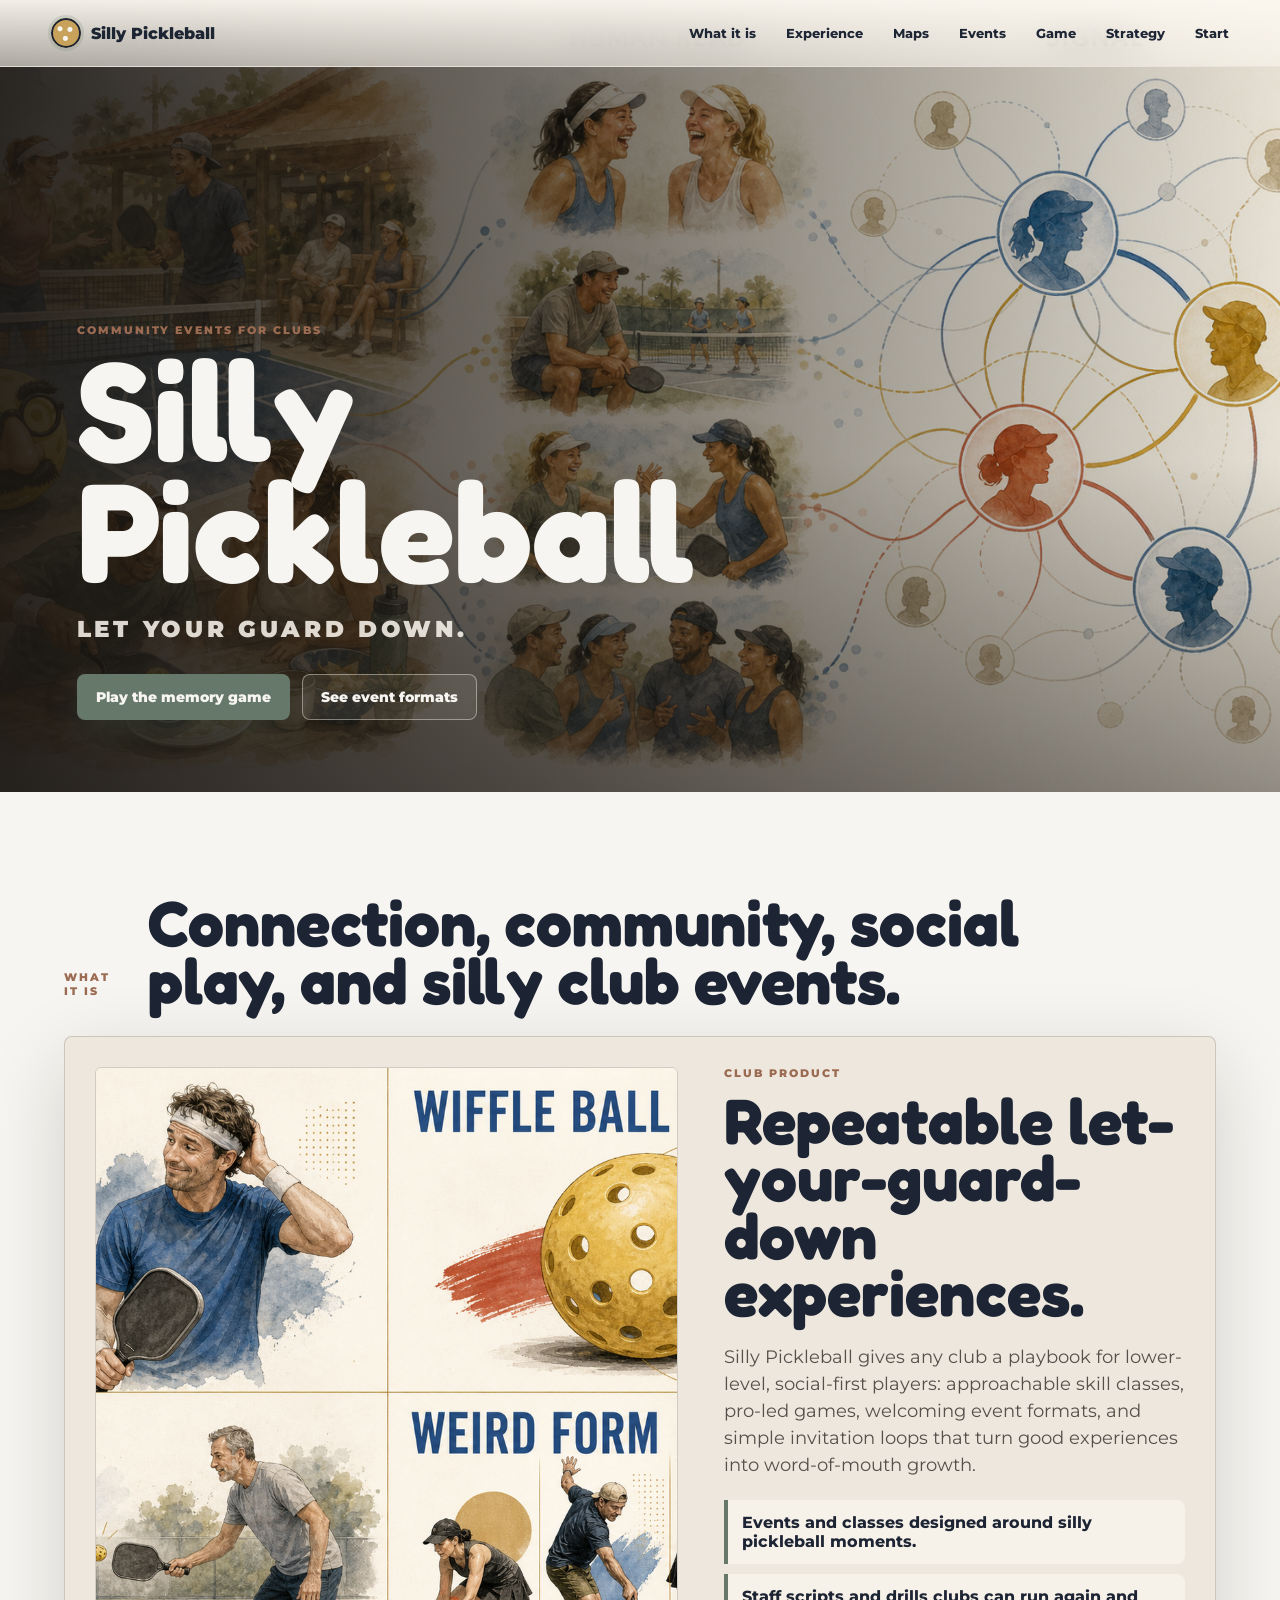
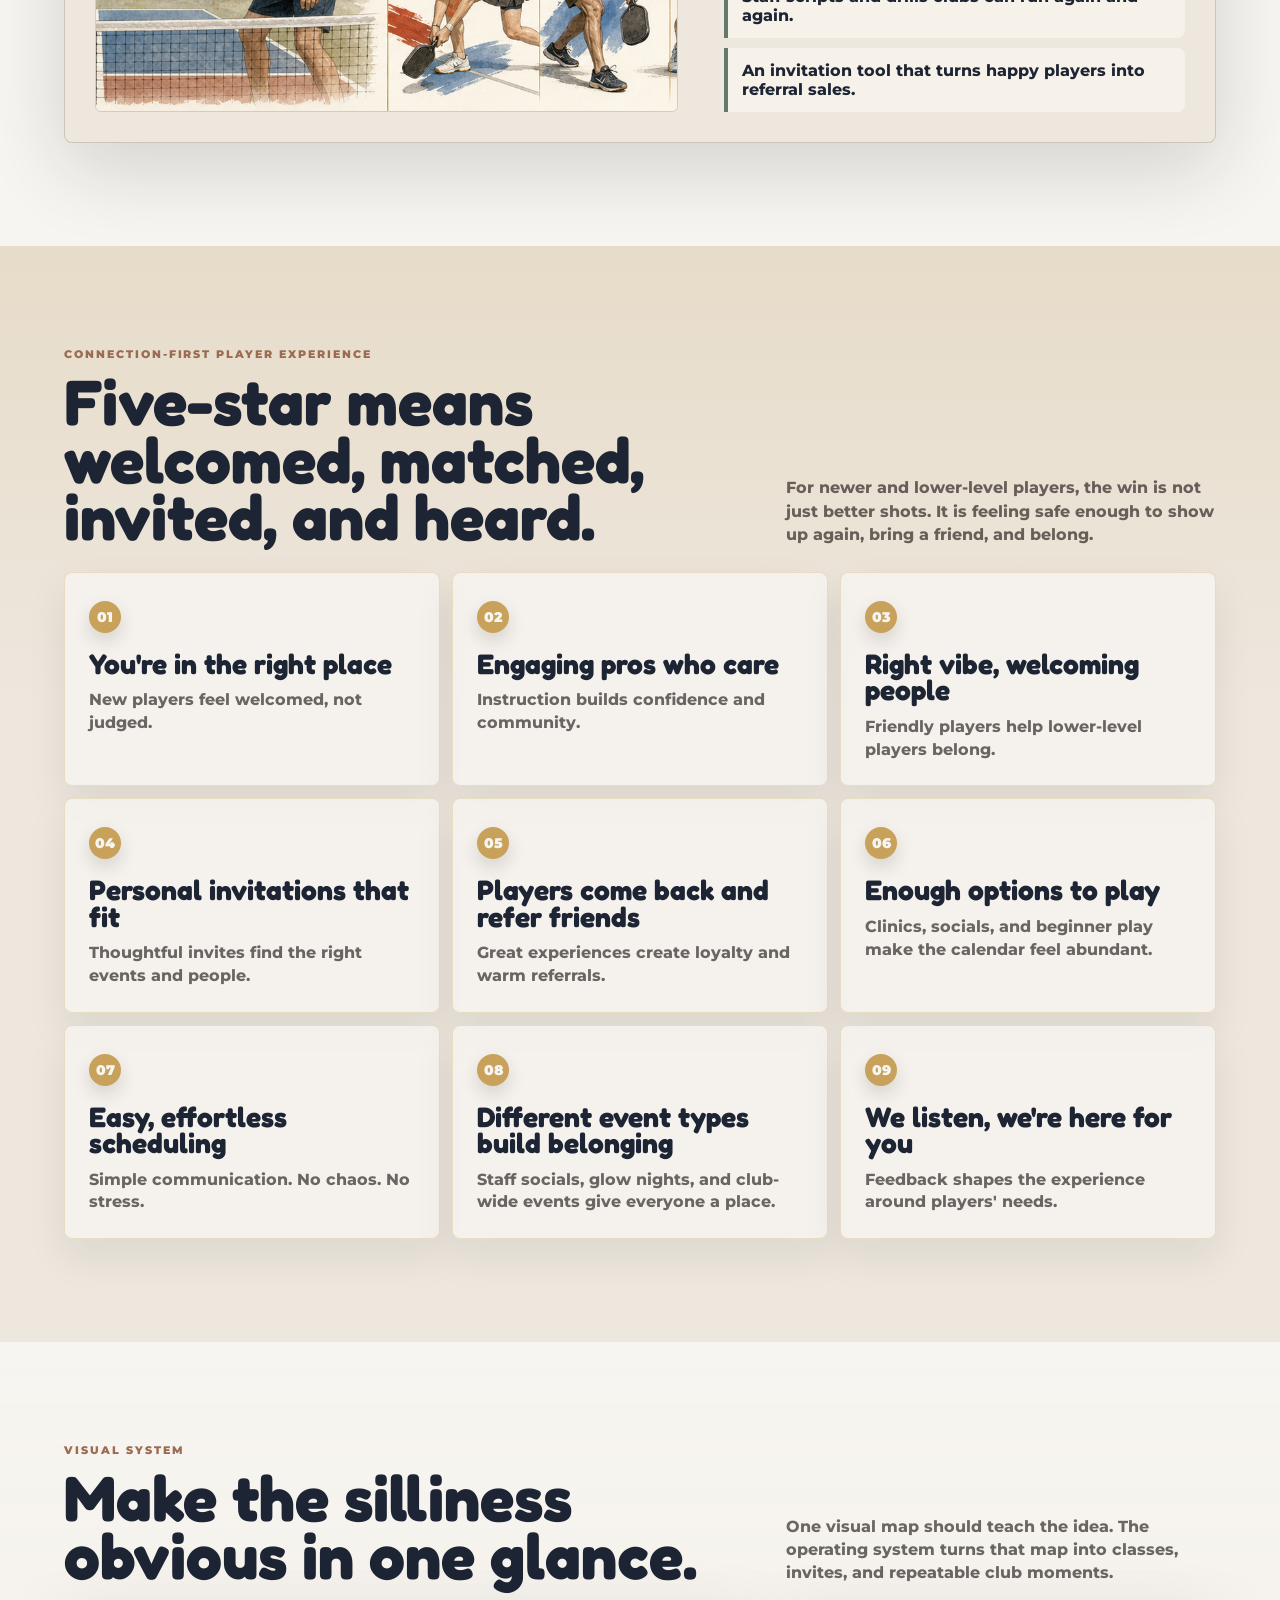
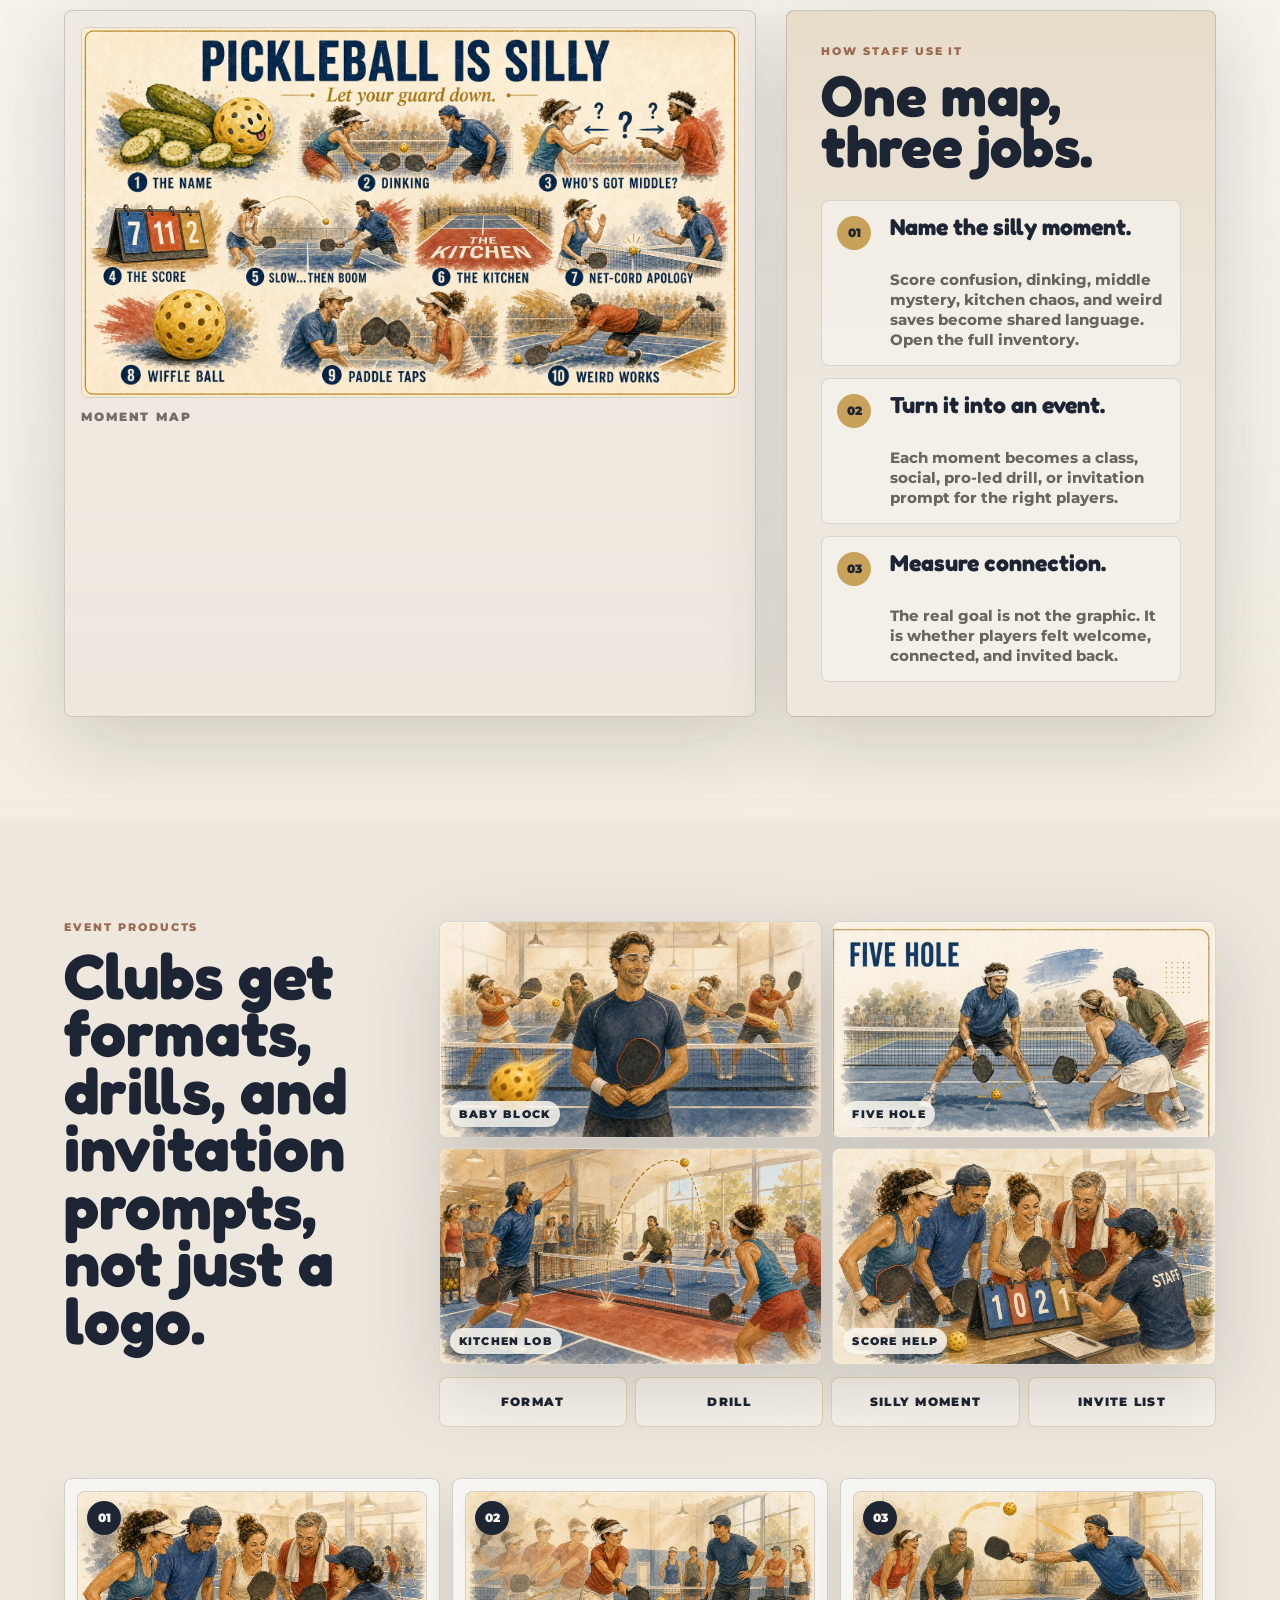
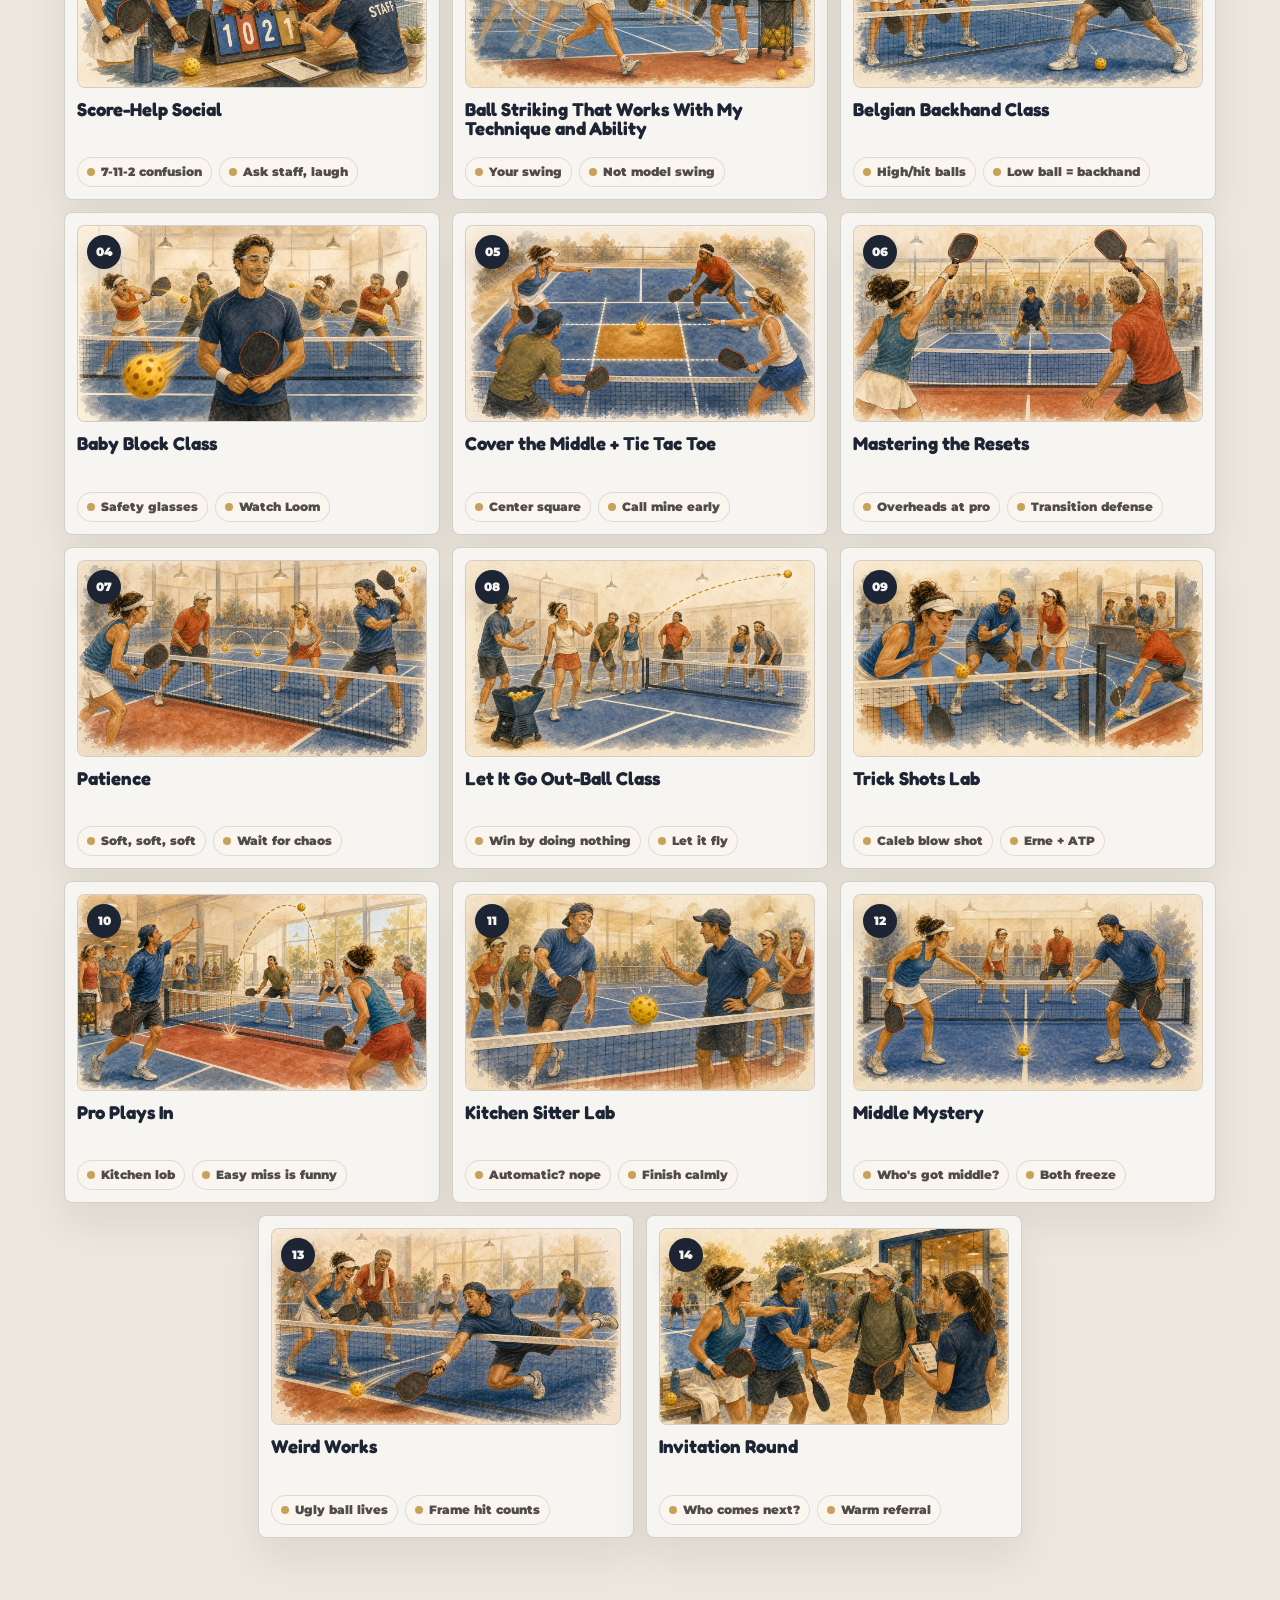
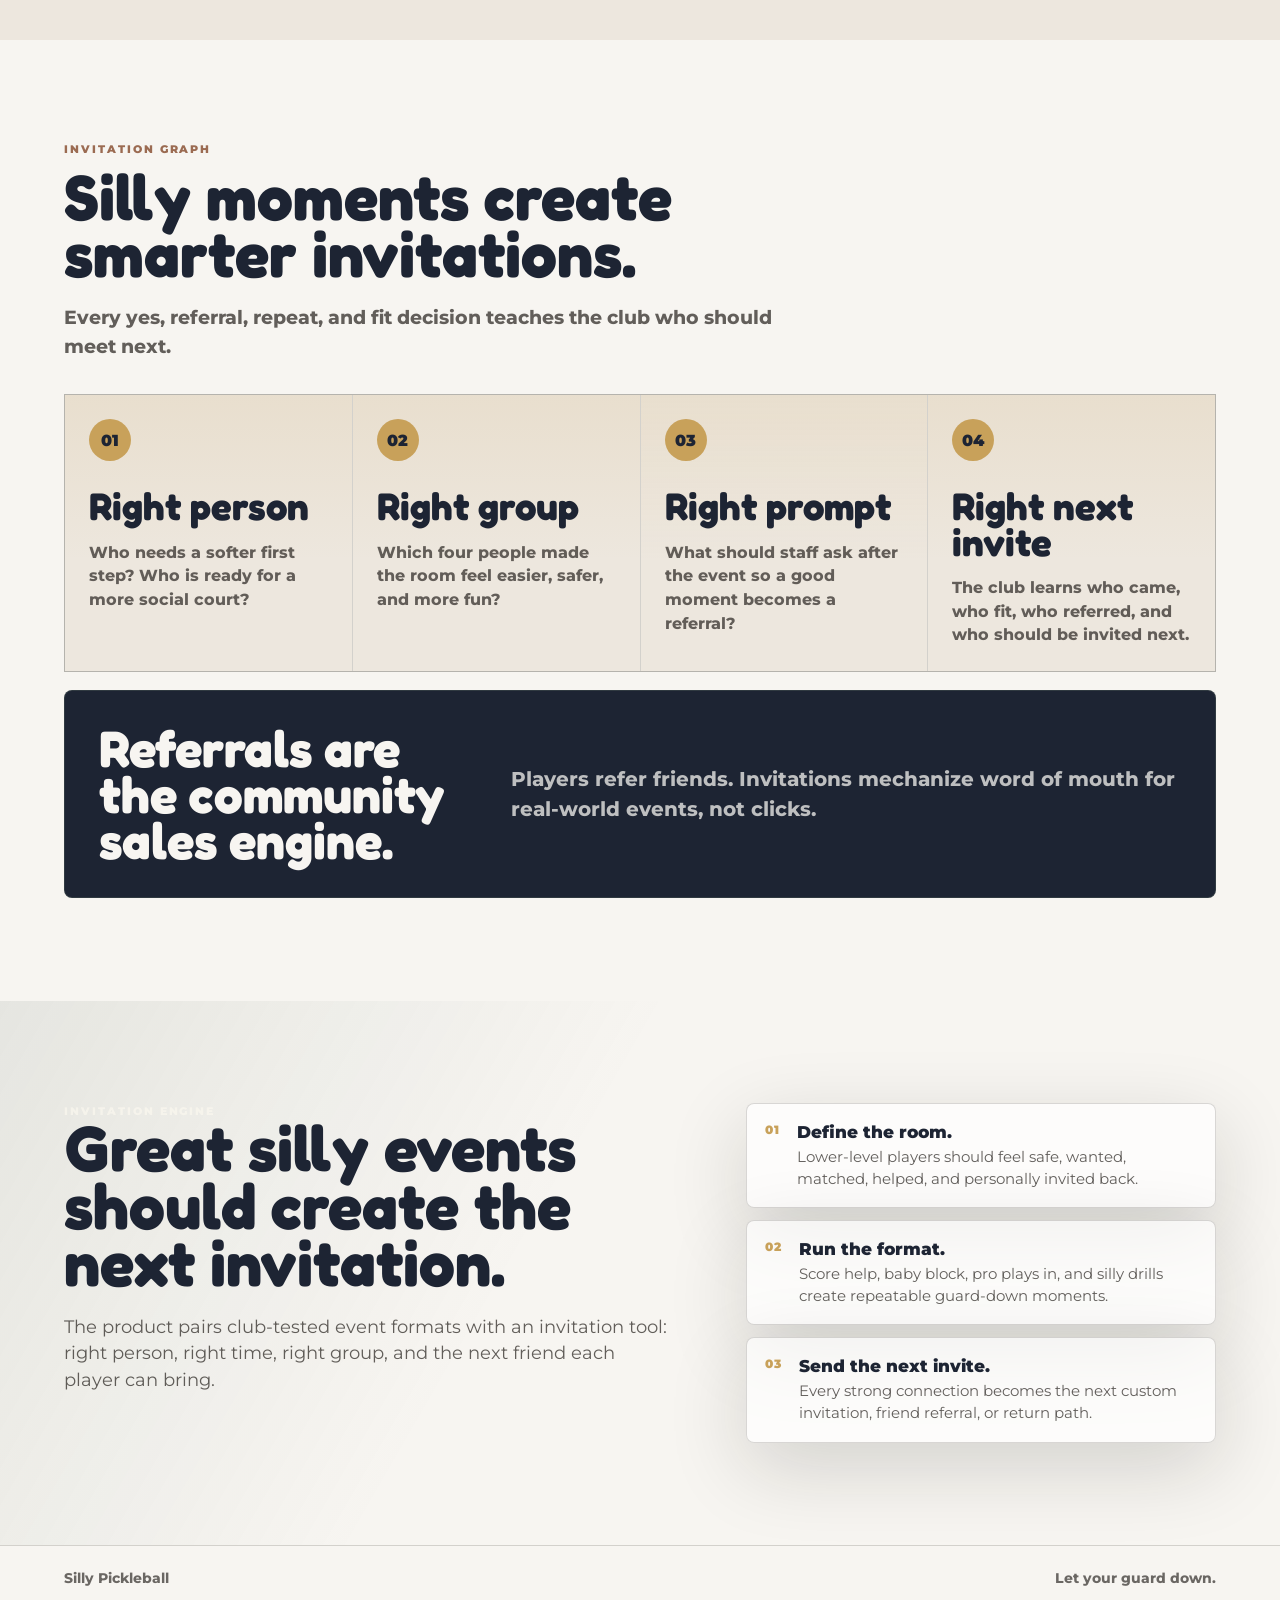
==== commit 2b49f908: "Remove lob sitter wording" ====
--- a/index.html
+++ b/index.html
@@ -165,10 +165,24 @@
           <h2>Clubs get formats, drills, and invitation prompts, not just a logo.</h2>
         </div>
         <div class="product-visuals clean-board" aria-label="Silly Pickleball event product example">
-          <figure class="product-hero-board">
-            <img src="assets/silly-board-babyblock-fivehole-lobsitter-scorehelp.png" alt="Visual board with baby block, five-hole, lob sitter, and score help moments">
-            <figcaption>Example class pack</figcaption>
-          </figure>
+          <div class="product-hero-board" aria-label="Example class pack">
+            <figure>
+              <img src="assets/event-baby-block.jpg" alt="Pro wearing safety glasses while students hit hard balls for baby block practice">
+              <figcaption>Baby Block</figcaption>
+            </figure>
+            <figure>
+              <img src="assets/event-five-hole.jpg" alt="Five-hole baby block drill with a calm block through the middle">
+              <figcaption>Five Hole</figcaption>
+            </figure>
+            <figure>
+              <img src="assets/event-pro-plays-in.jpg" alt="Pro floating a high kitchen lob so members can try to finish an easy ball">
+              <figcaption>Kitchen Lob</figcaption>
+            </figure>
+            <figure>
+              <img src="assets/event-score-help-social.jpg" alt="Staff helping beginner pickleball players laugh through score confusion">
+              <figcaption>Score Help</figcaption>
+            </figure>
+          </div>
           <div class="product-proof-row" aria-label="What the product gives staff">
             <span>Format</span>
             <span>Drill</span>
--- a/styles.css
+++ b/styles.css
@@ -510,13 +510,14 @@
 }
 
 .product-hero-board {
-  min-height: clamp(280px, 23vw, 380px);
+  display: grid;
+  grid-template-columns: repeat(2, minmax(0, 1fr));
+  gap: 10px;
 }
 
 .product-hero-board img {
-  min-height: clamp(280px, 23vw, 380px);
-  padding: 10px;
-  background: var(--paper);
+  aspect-ratio: 16 / 9;
+  object-fit: cover;
 }
 
 .product-proof-row {
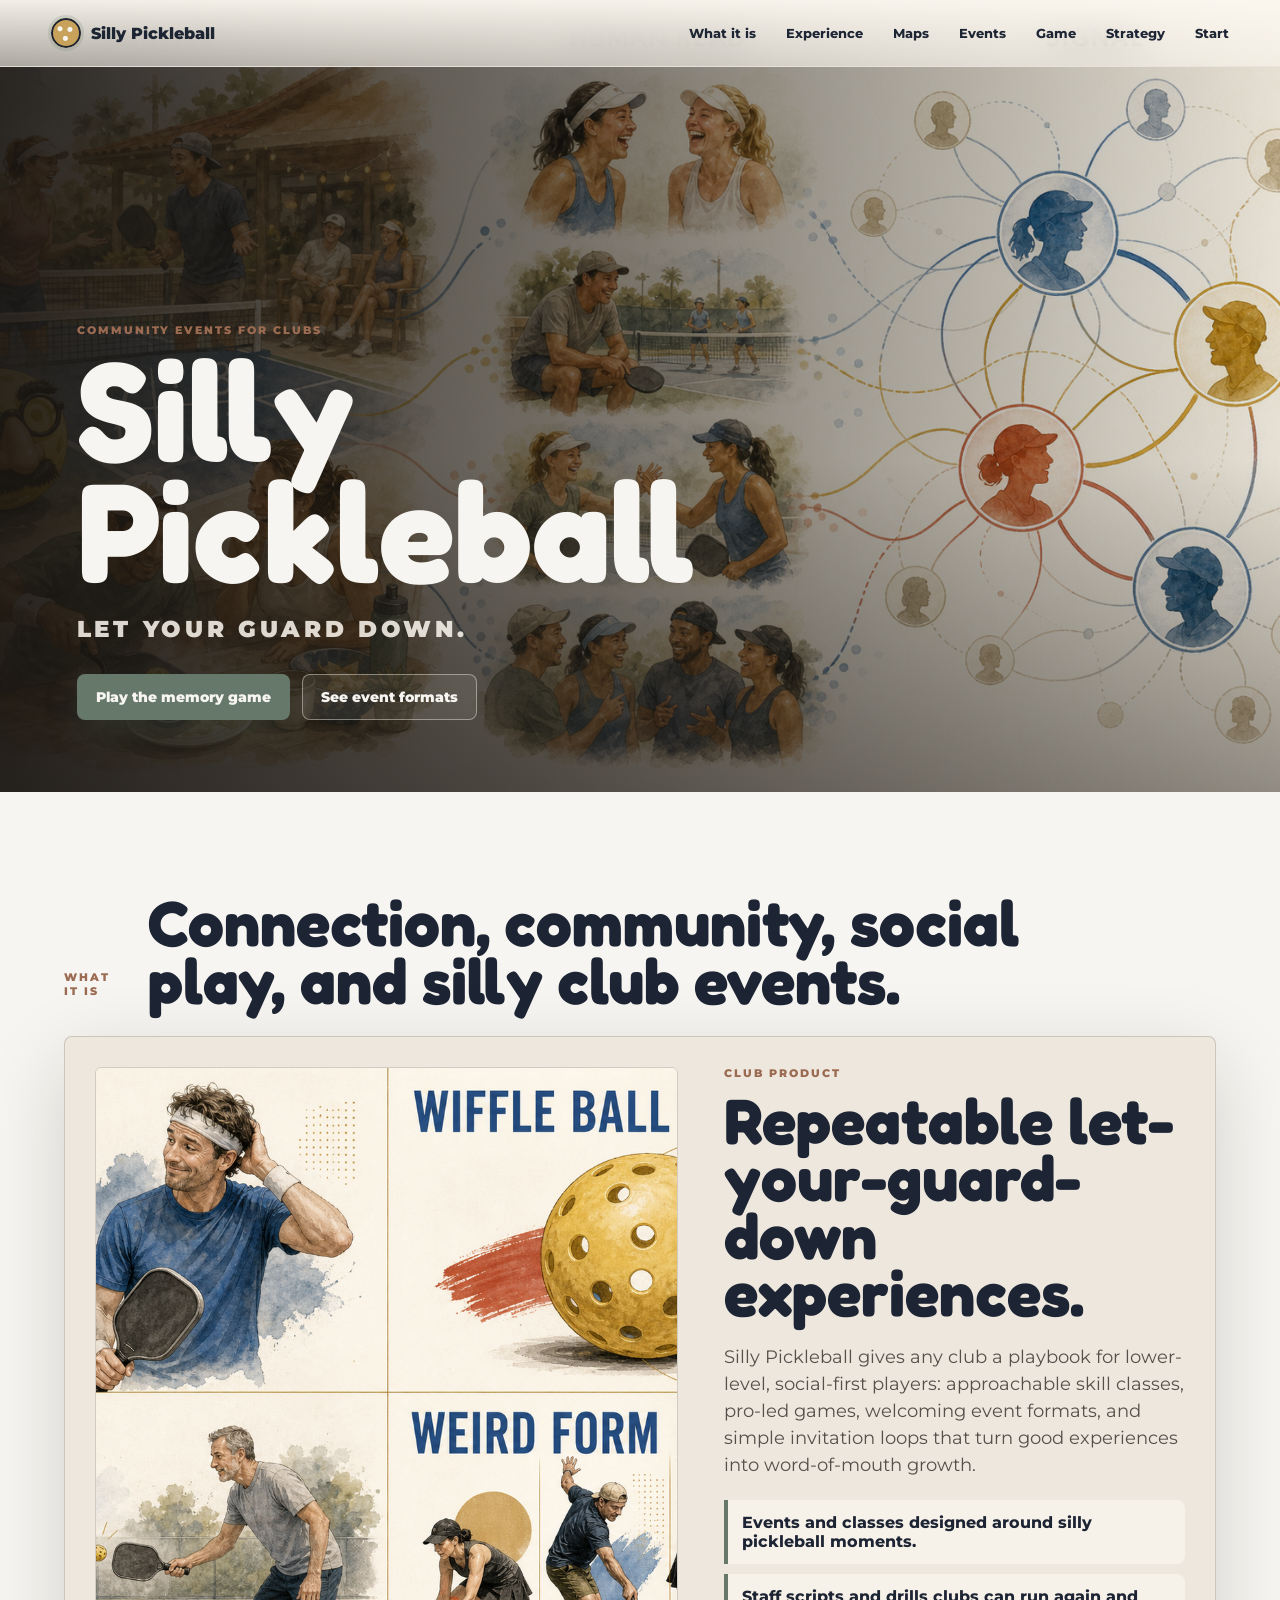
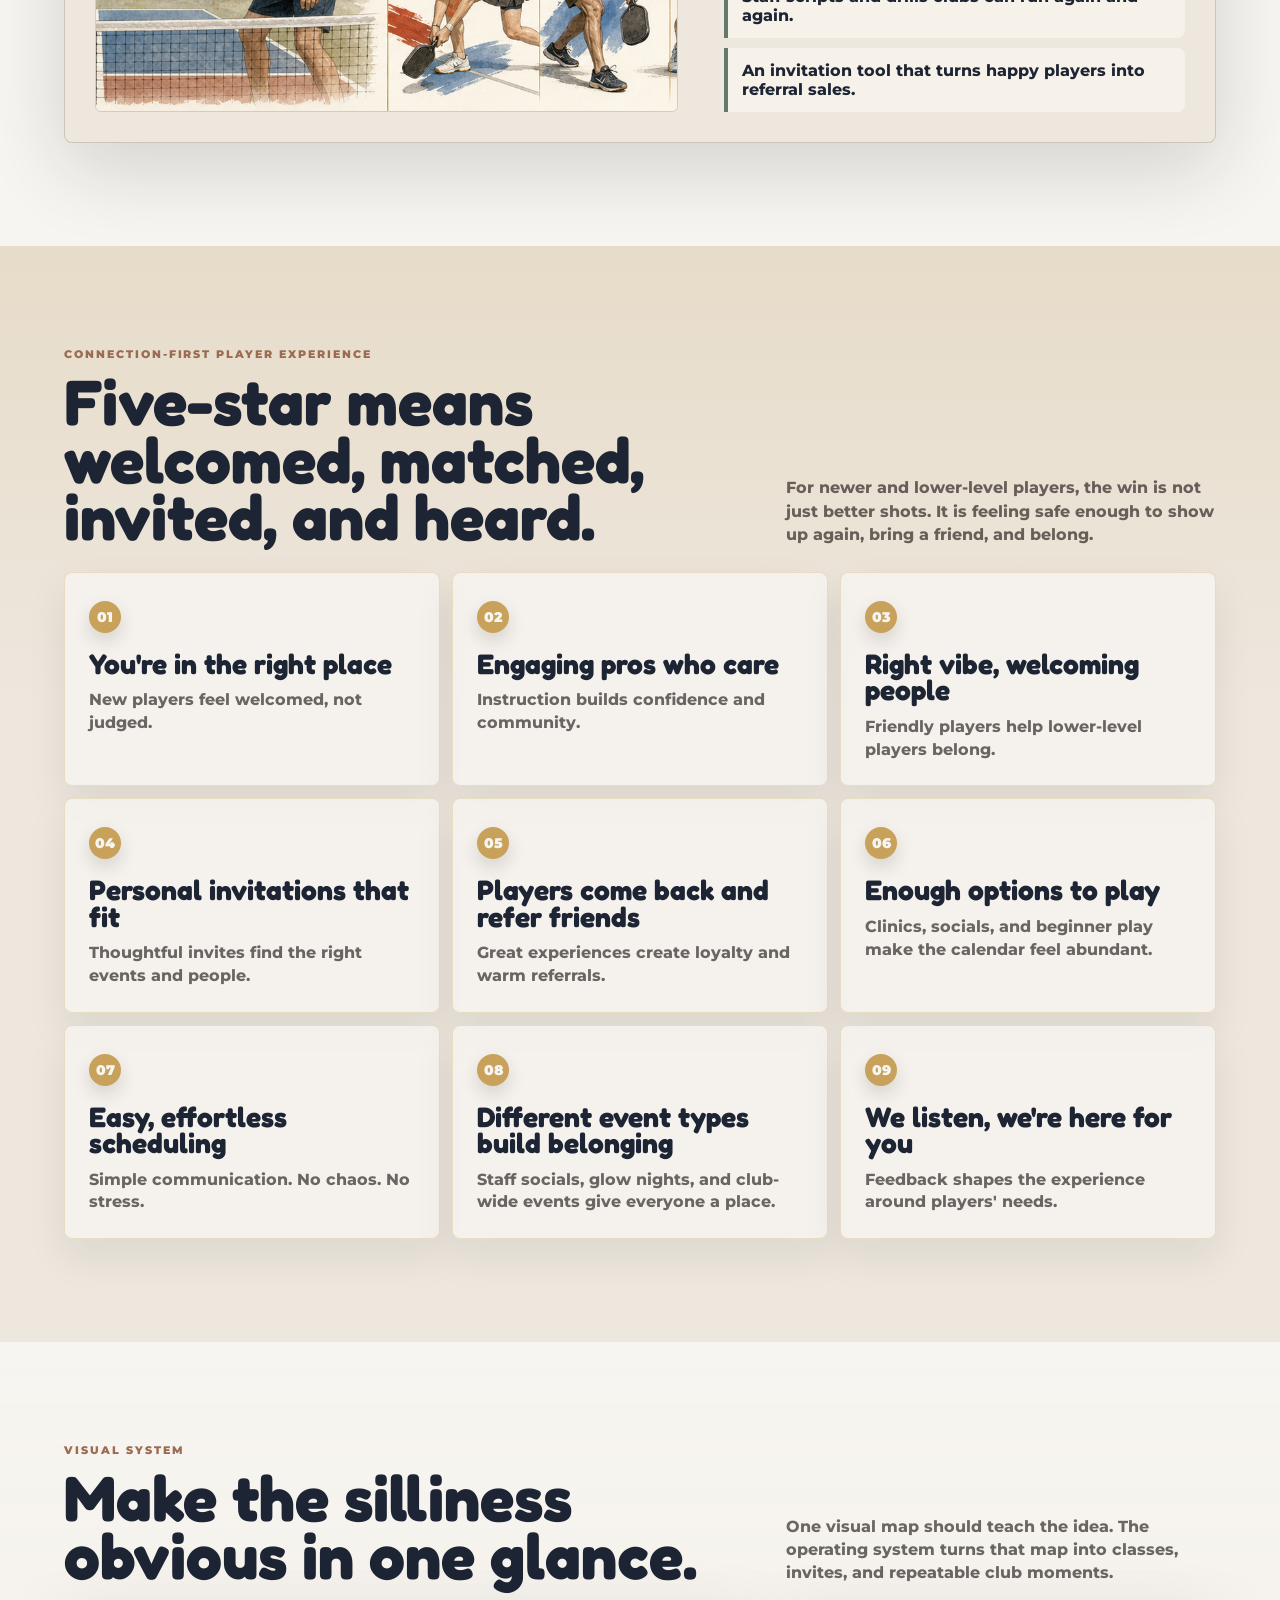
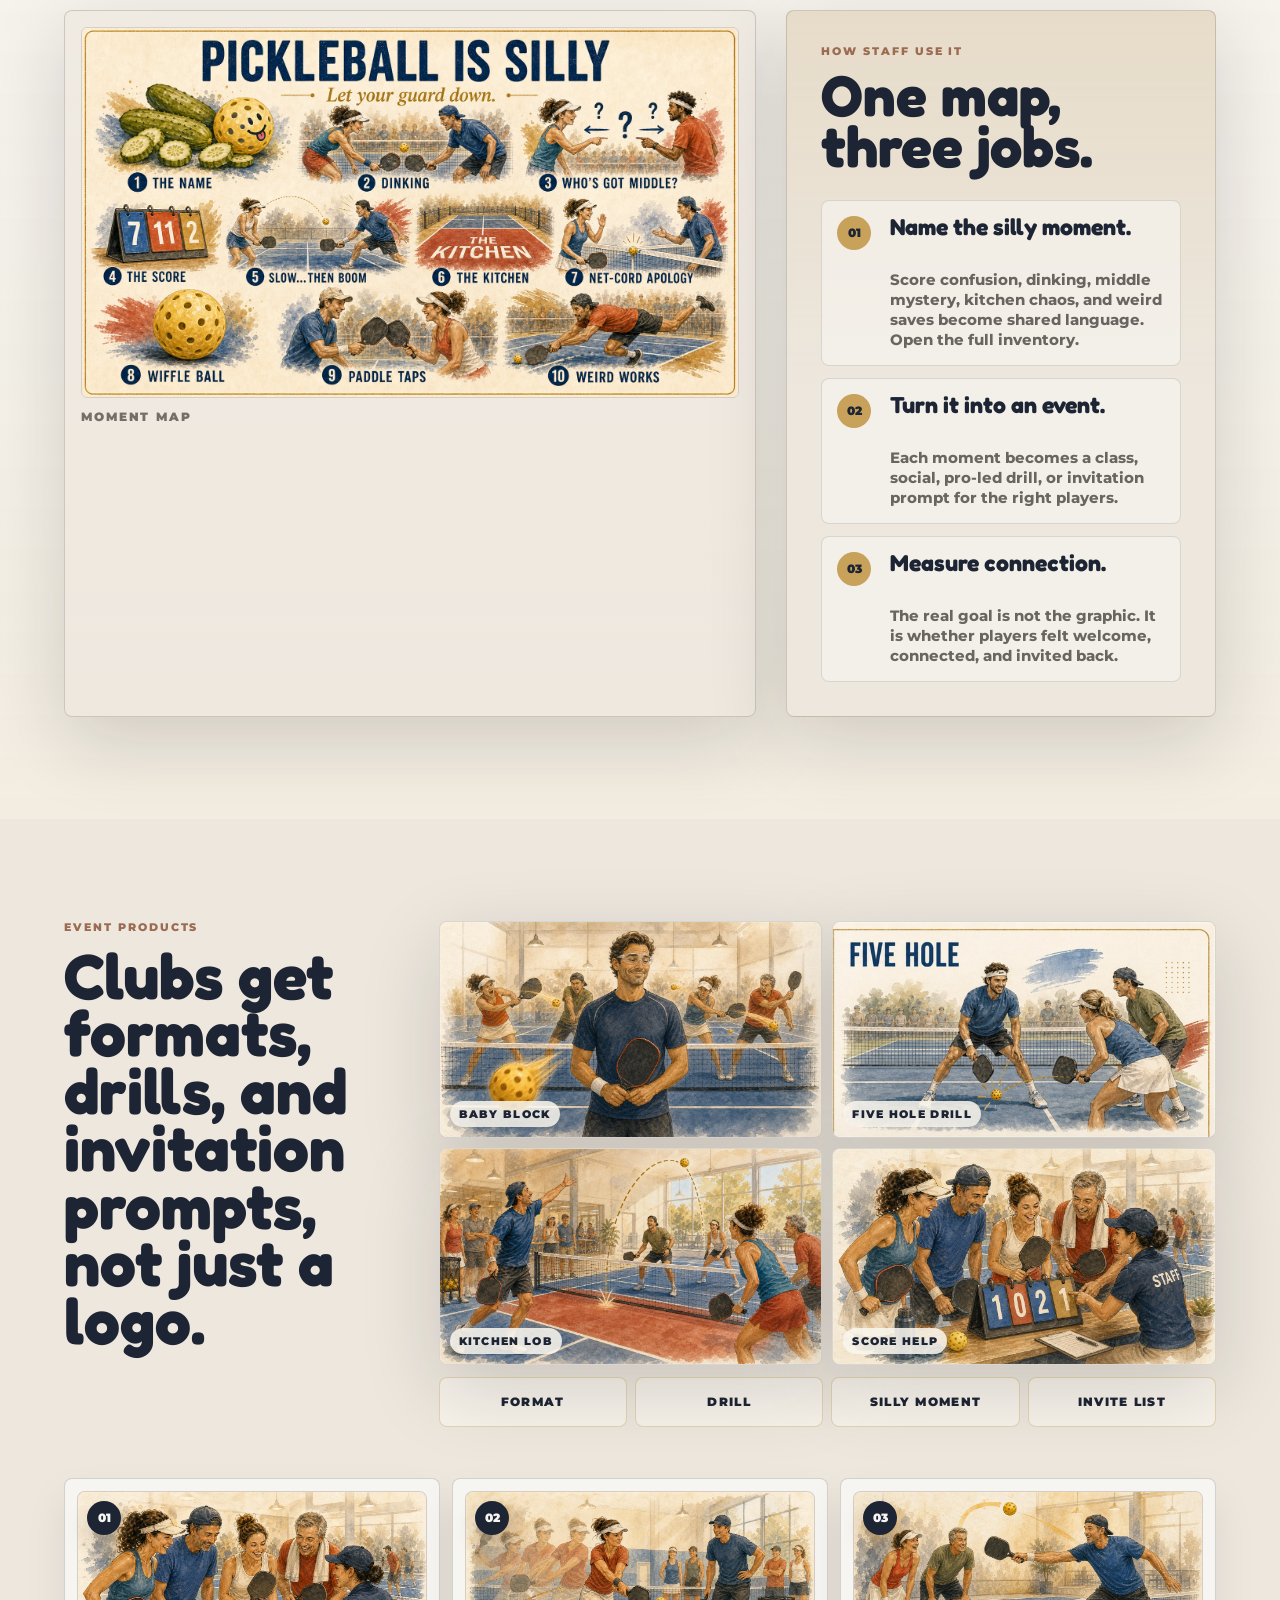
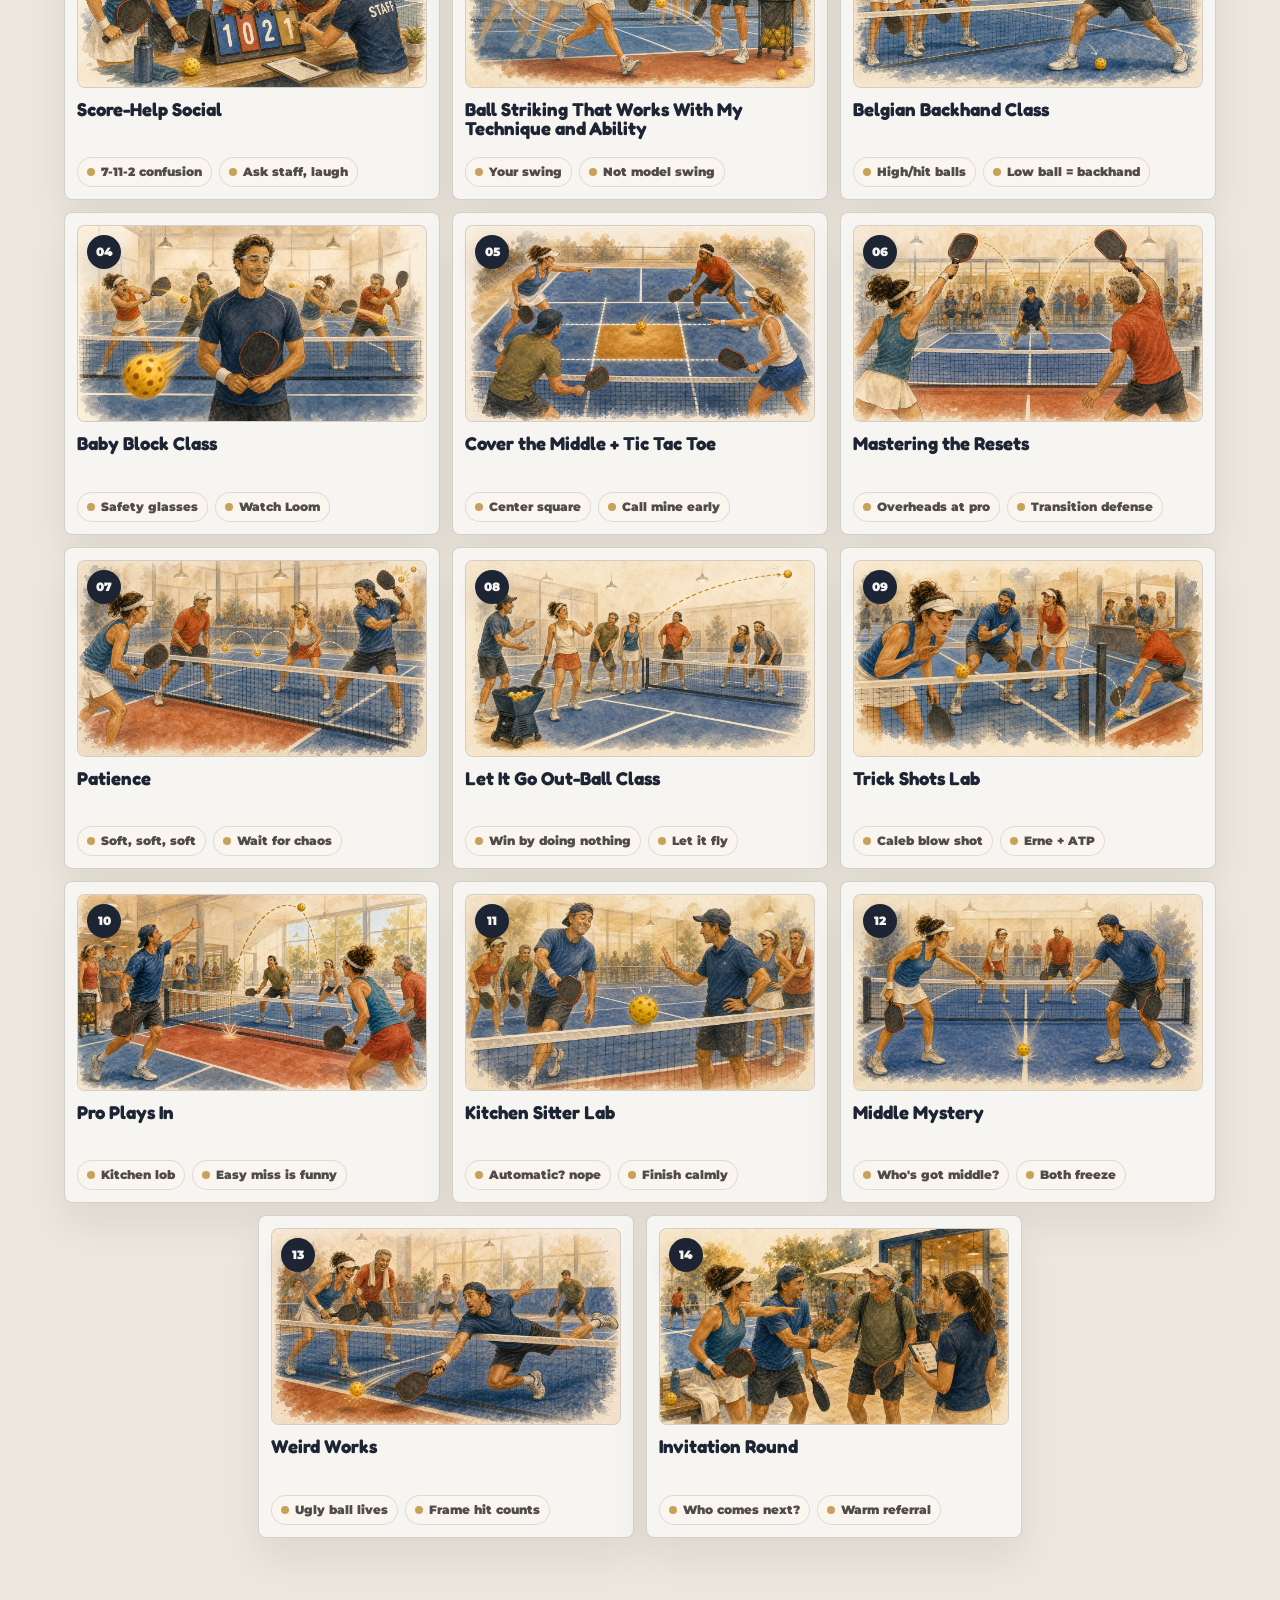
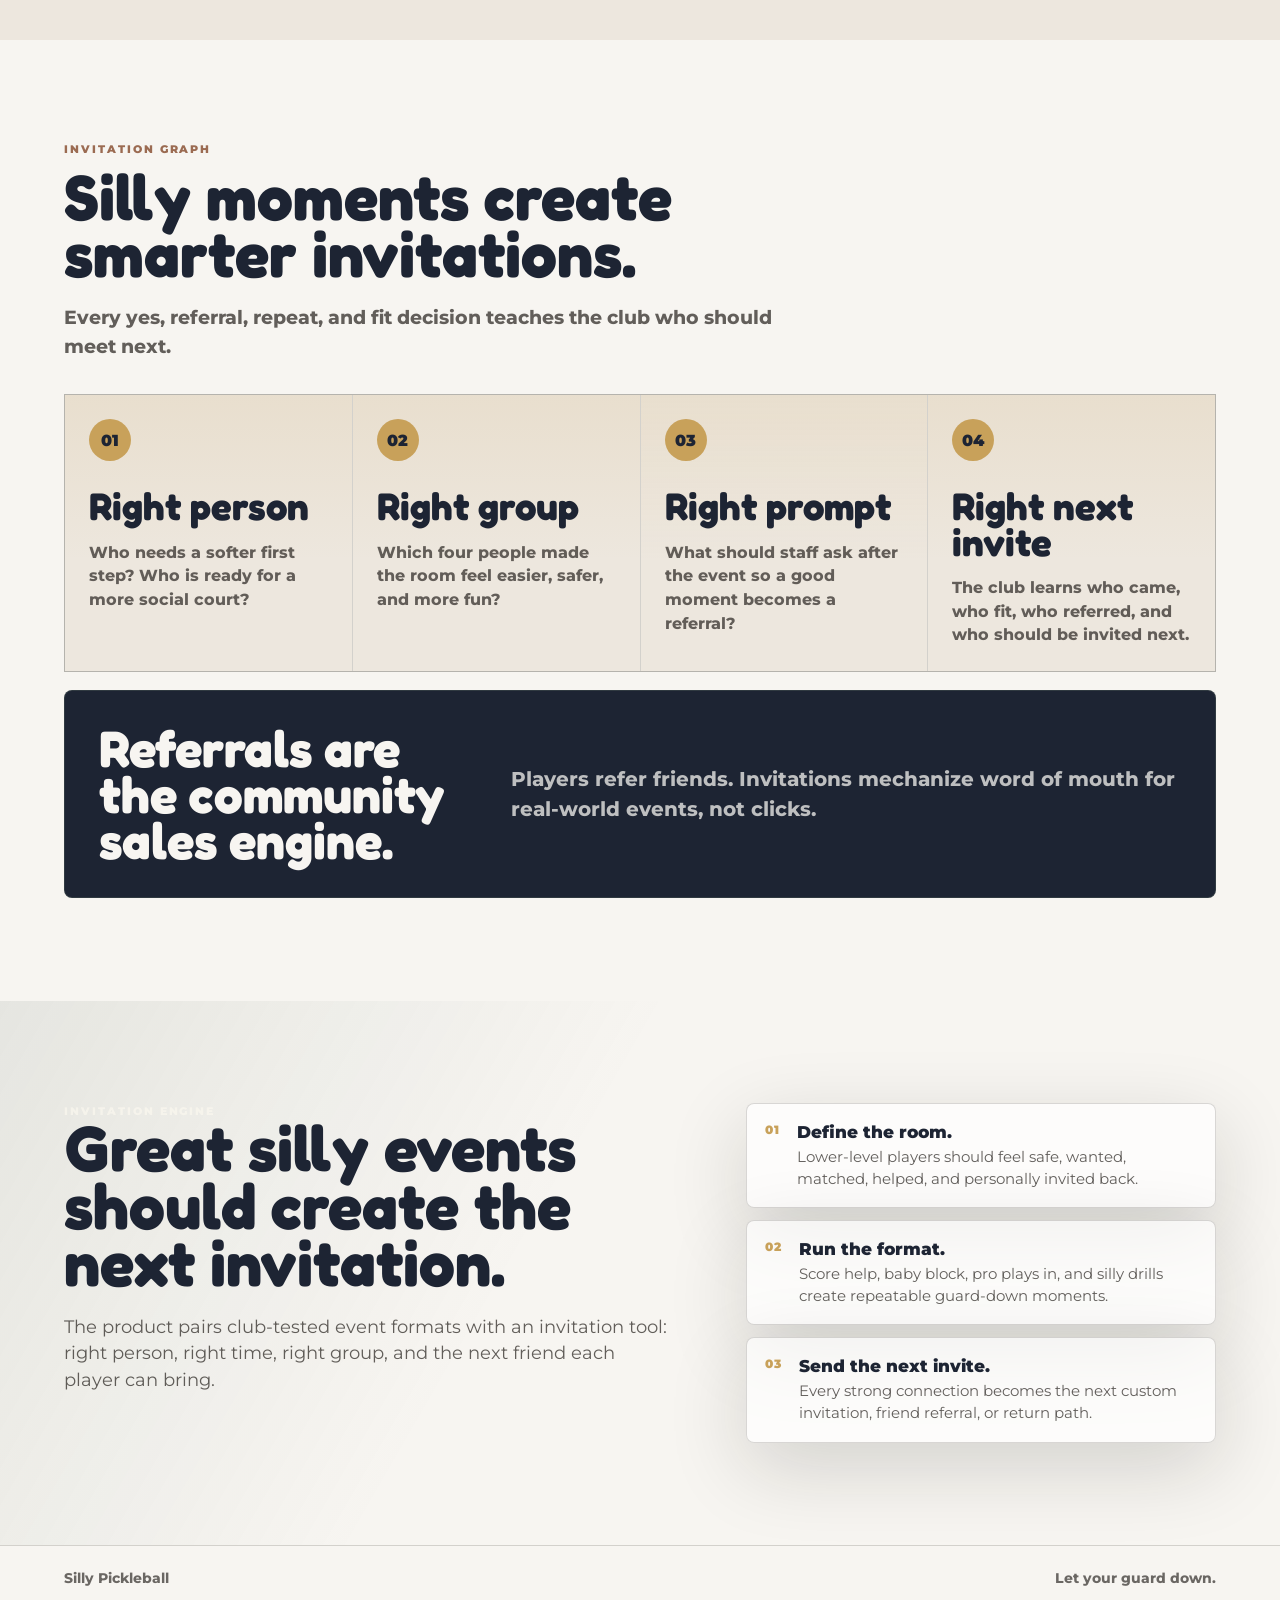
==== commit 93bf3a90: "Rename five hole drill label" ====
--- a/index.html
+++ b/index.html
@@ -172,7 +172,7 @@
             </figure>
             <figure>
               <img src="assets/event-five-hole.jpg" alt="Five-hole baby block drill with a calm block through the middle">
-              <figcaption>Five Hole</figcaption>
+              <figcaption>Five Hole Drill</figcaption>
             </figure>
             <figure>
               <img src="assets/event-pro-plays-in.jpg" alt="Pro floating a high kitchen lob so members can try to finish an easy ball">
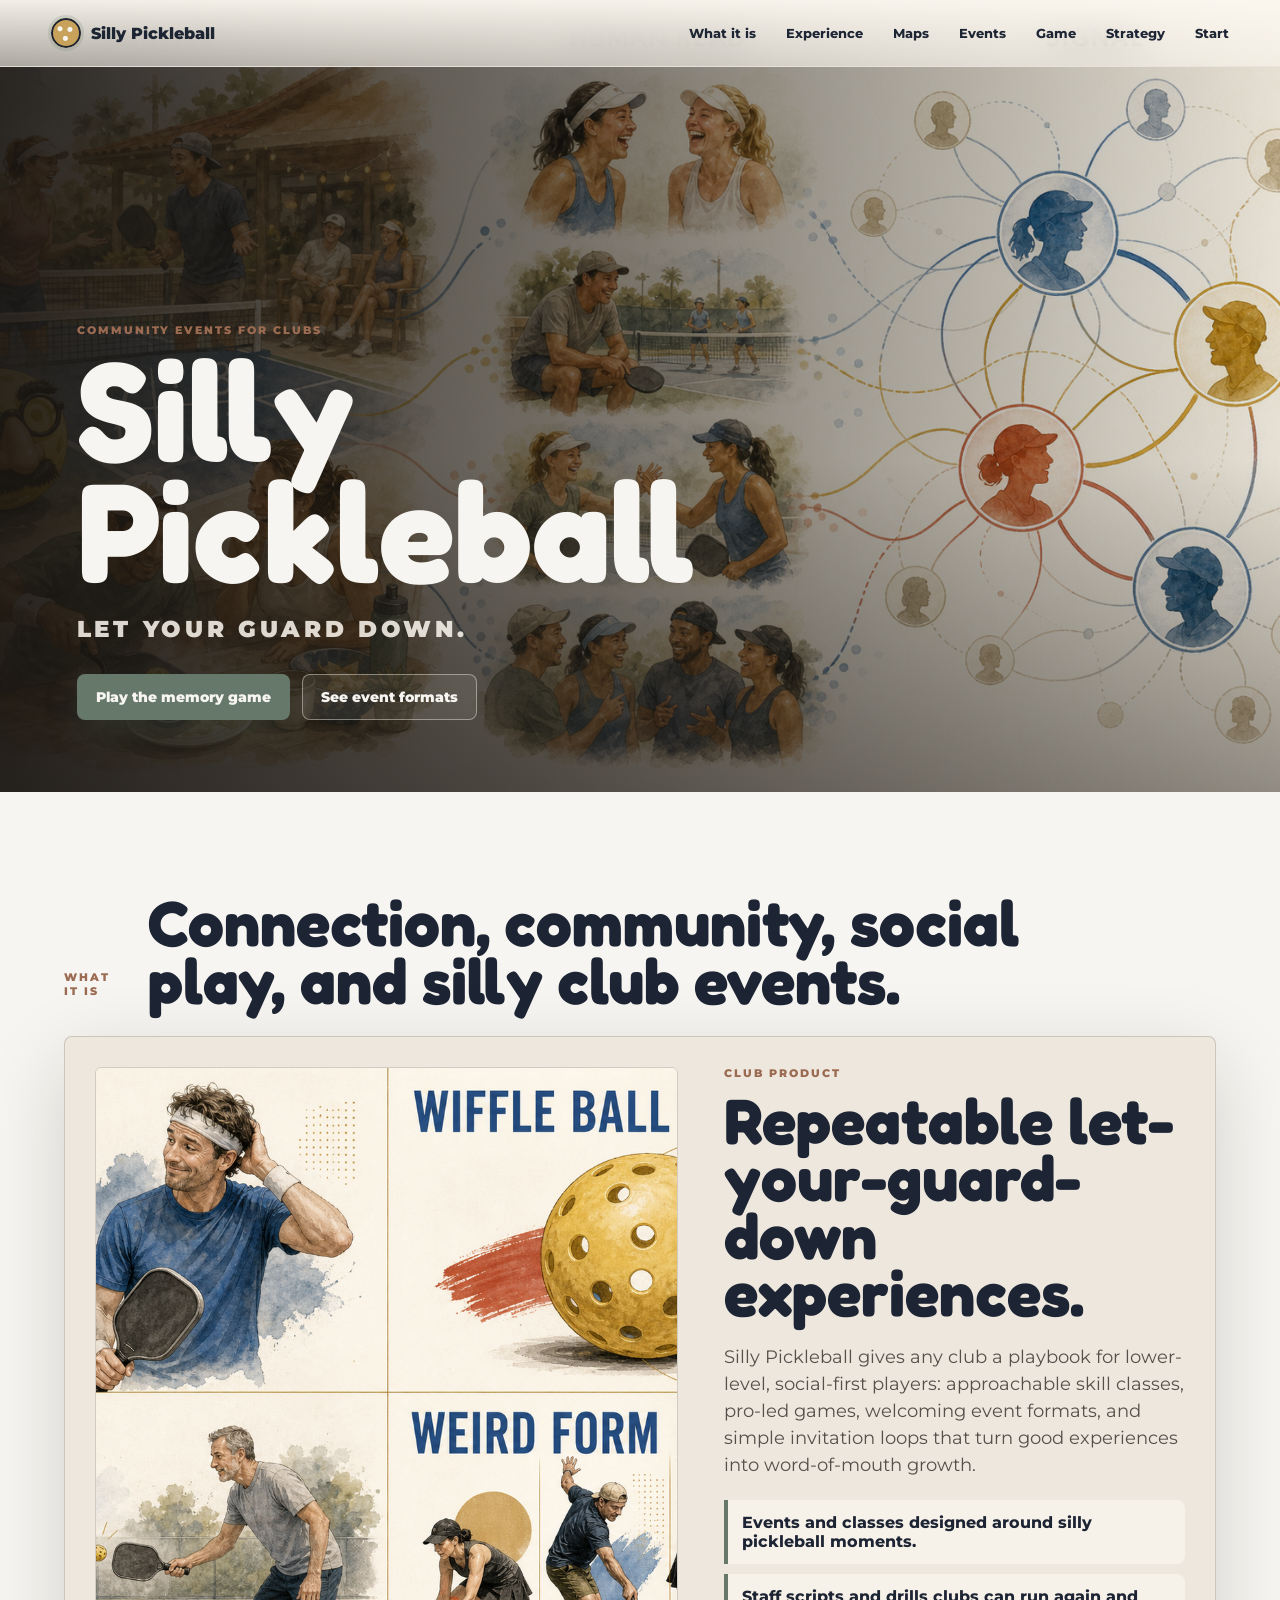
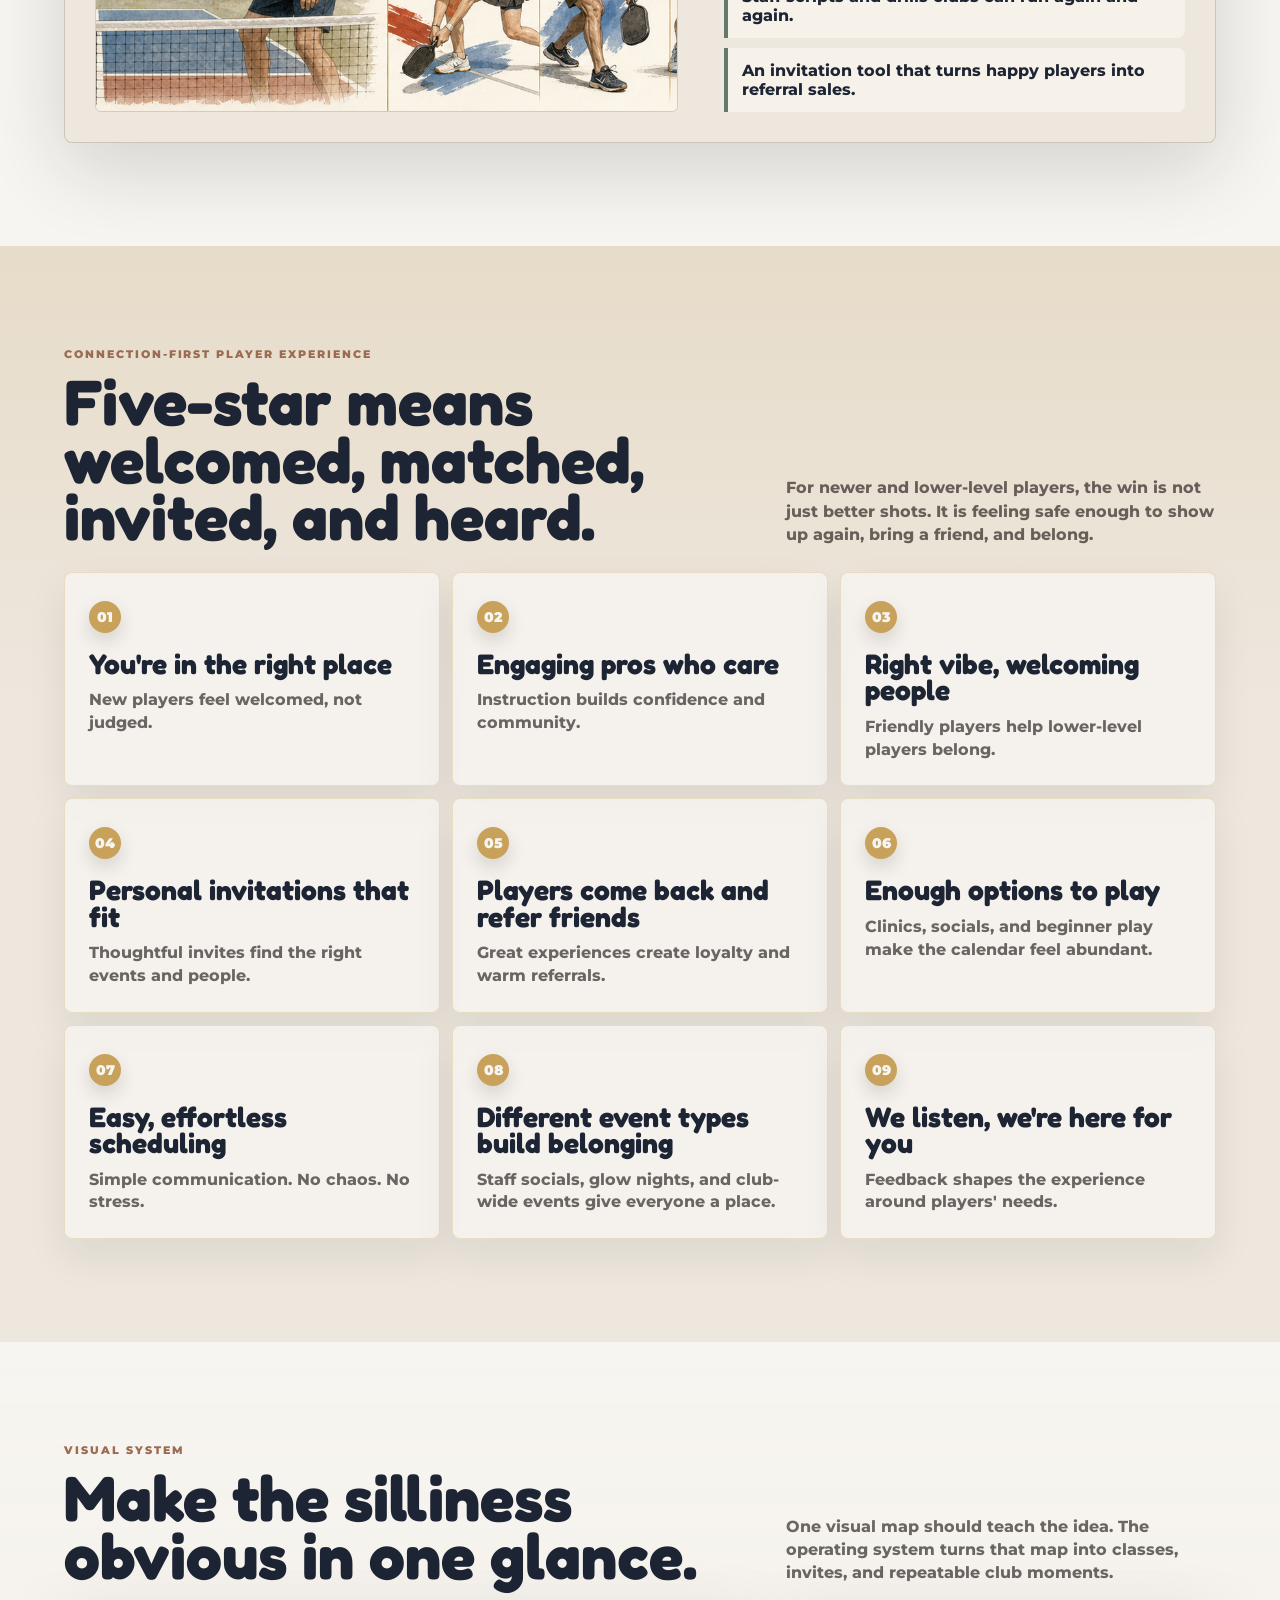
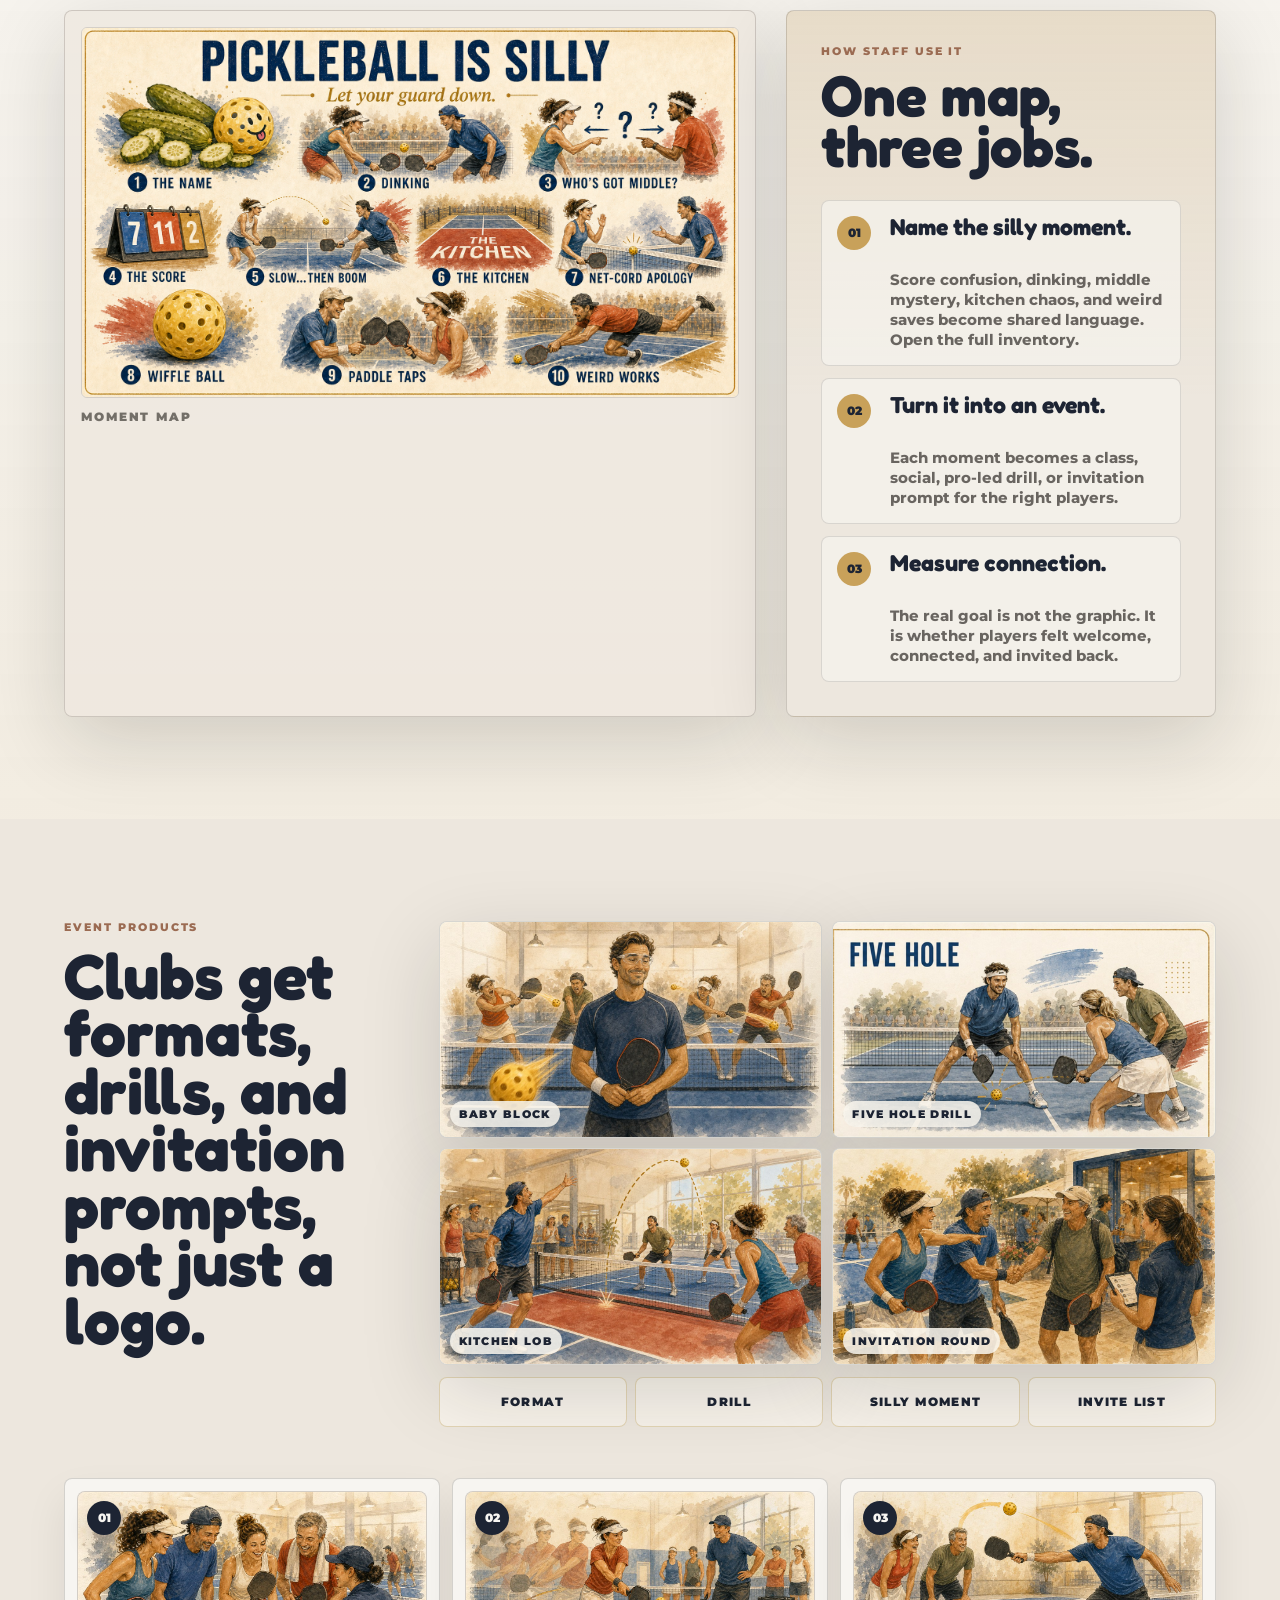
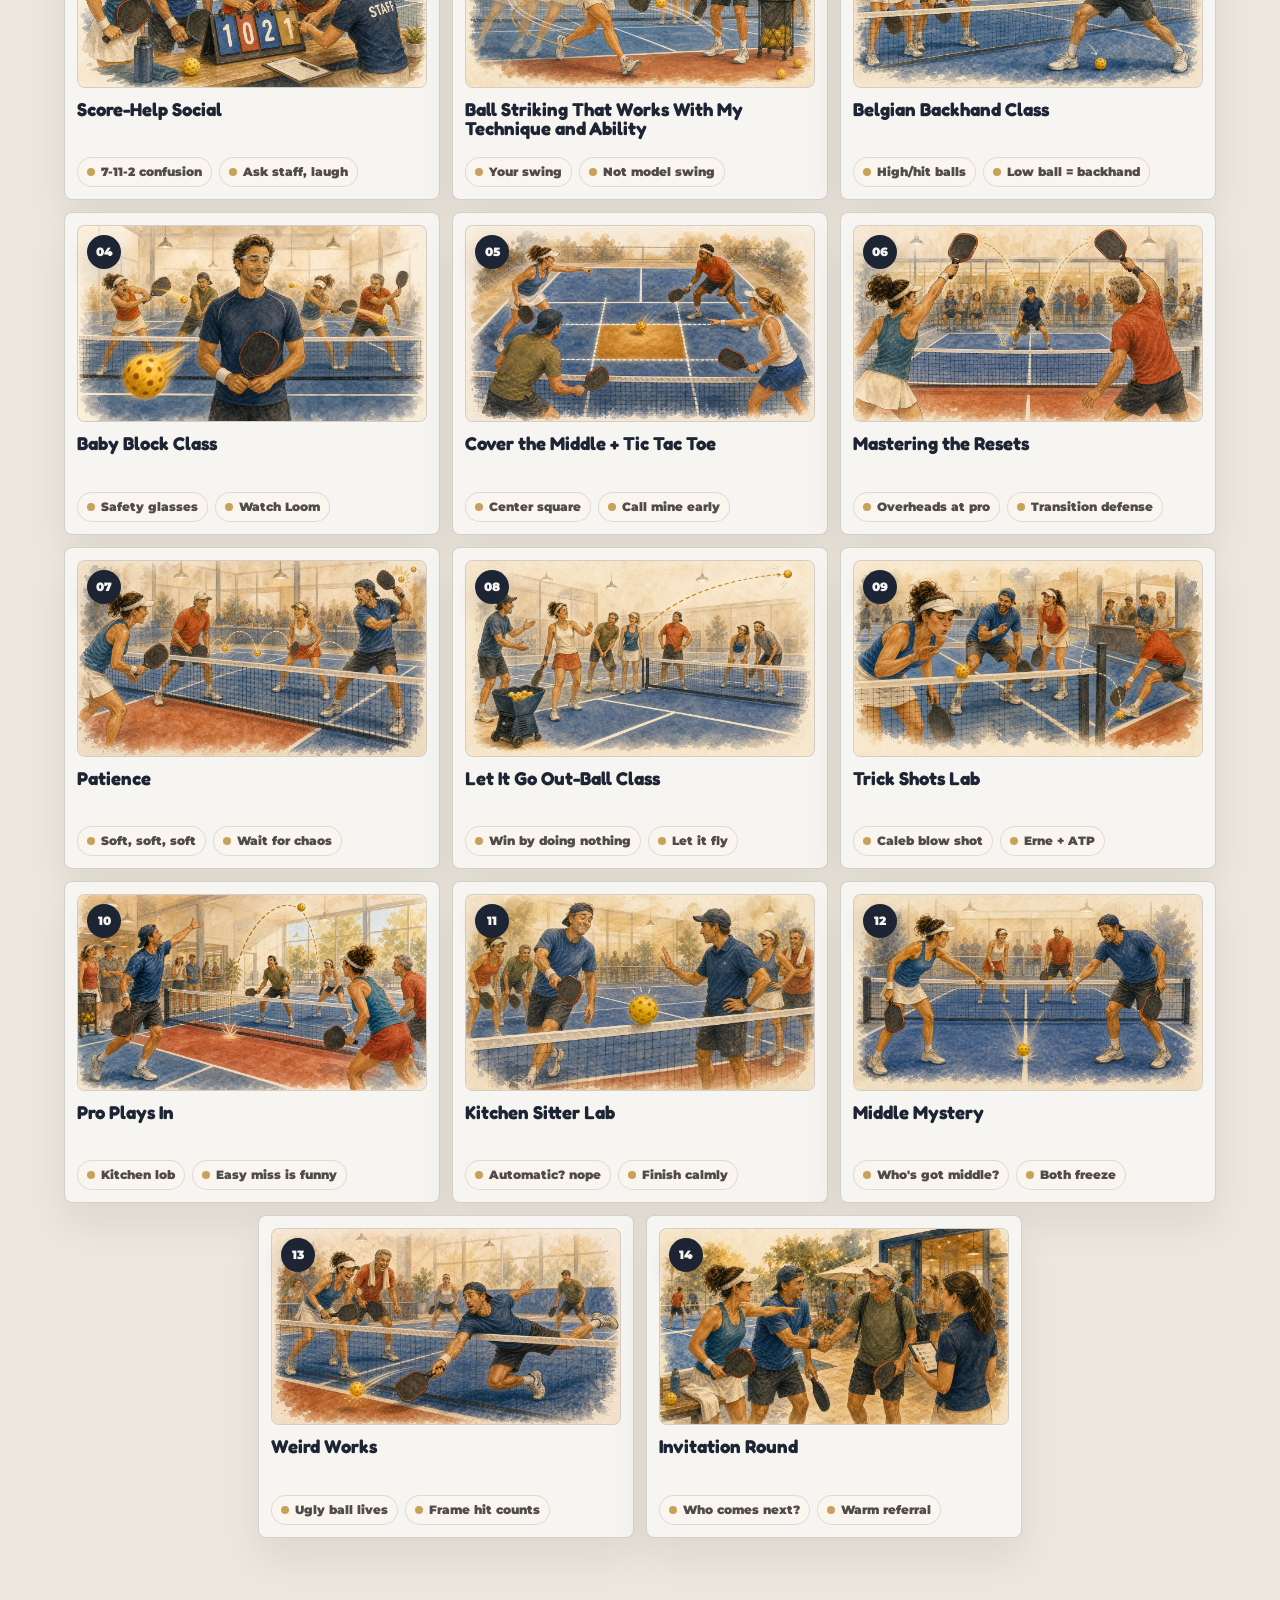
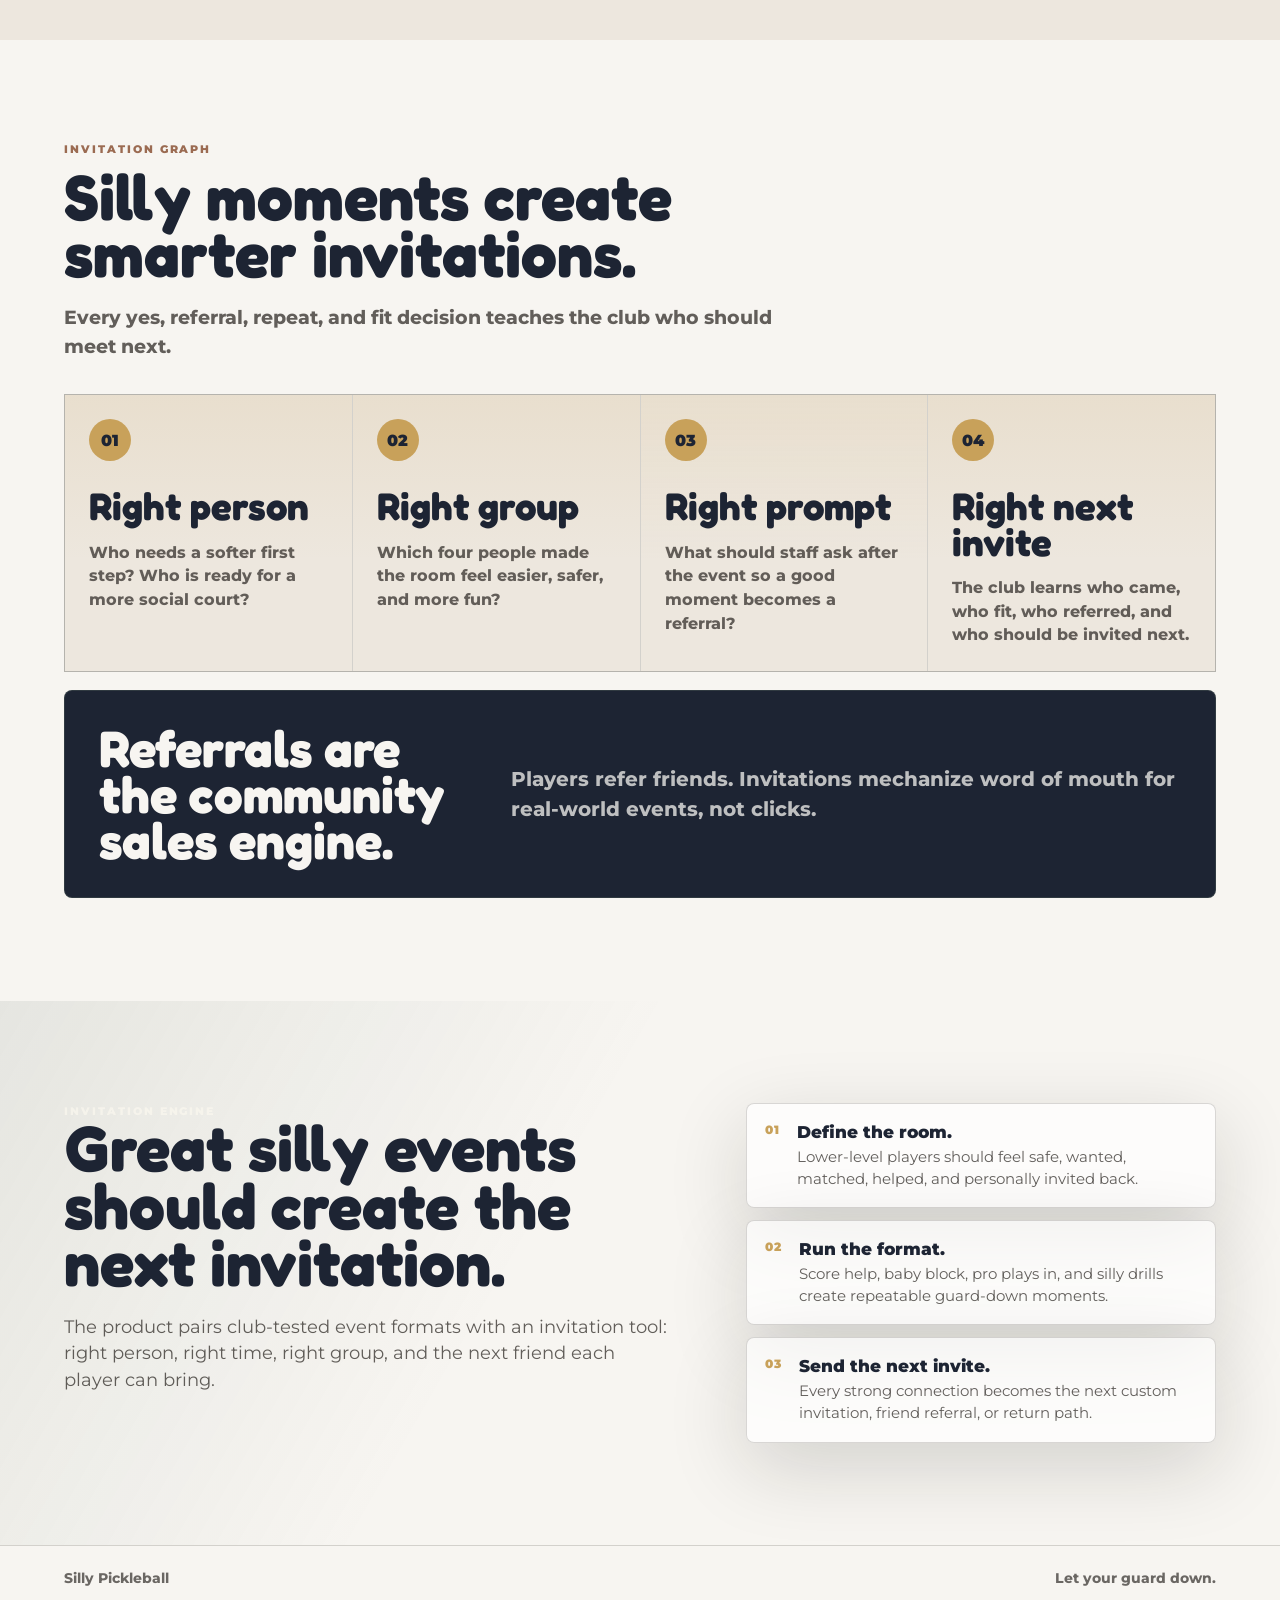
==== commit e3f88510: "Remove duplicate score help feature card" ====
--- a/index.html
+++ b/index.html
@@ -179,8 +179,8 @@
               <figcaption>Kitchen Lob</figcaption>
             </figure>
             <figure>
-              <img src="assets/event-score-help-social.jpg" alt="Staff helping beginner pickleball players laugh through score confusion">
-              <figcaption>Score Help</figcaption>
+              <img src="assets/event-invitation-round.jpg" alt="Players warmly inviting a friend back after a social pickleball event">
+              <figcaption>Invitation Round</figcaption>
             </figure>
           </div>
           <div class="product-proof-row" aria-label="What the product gives staff">
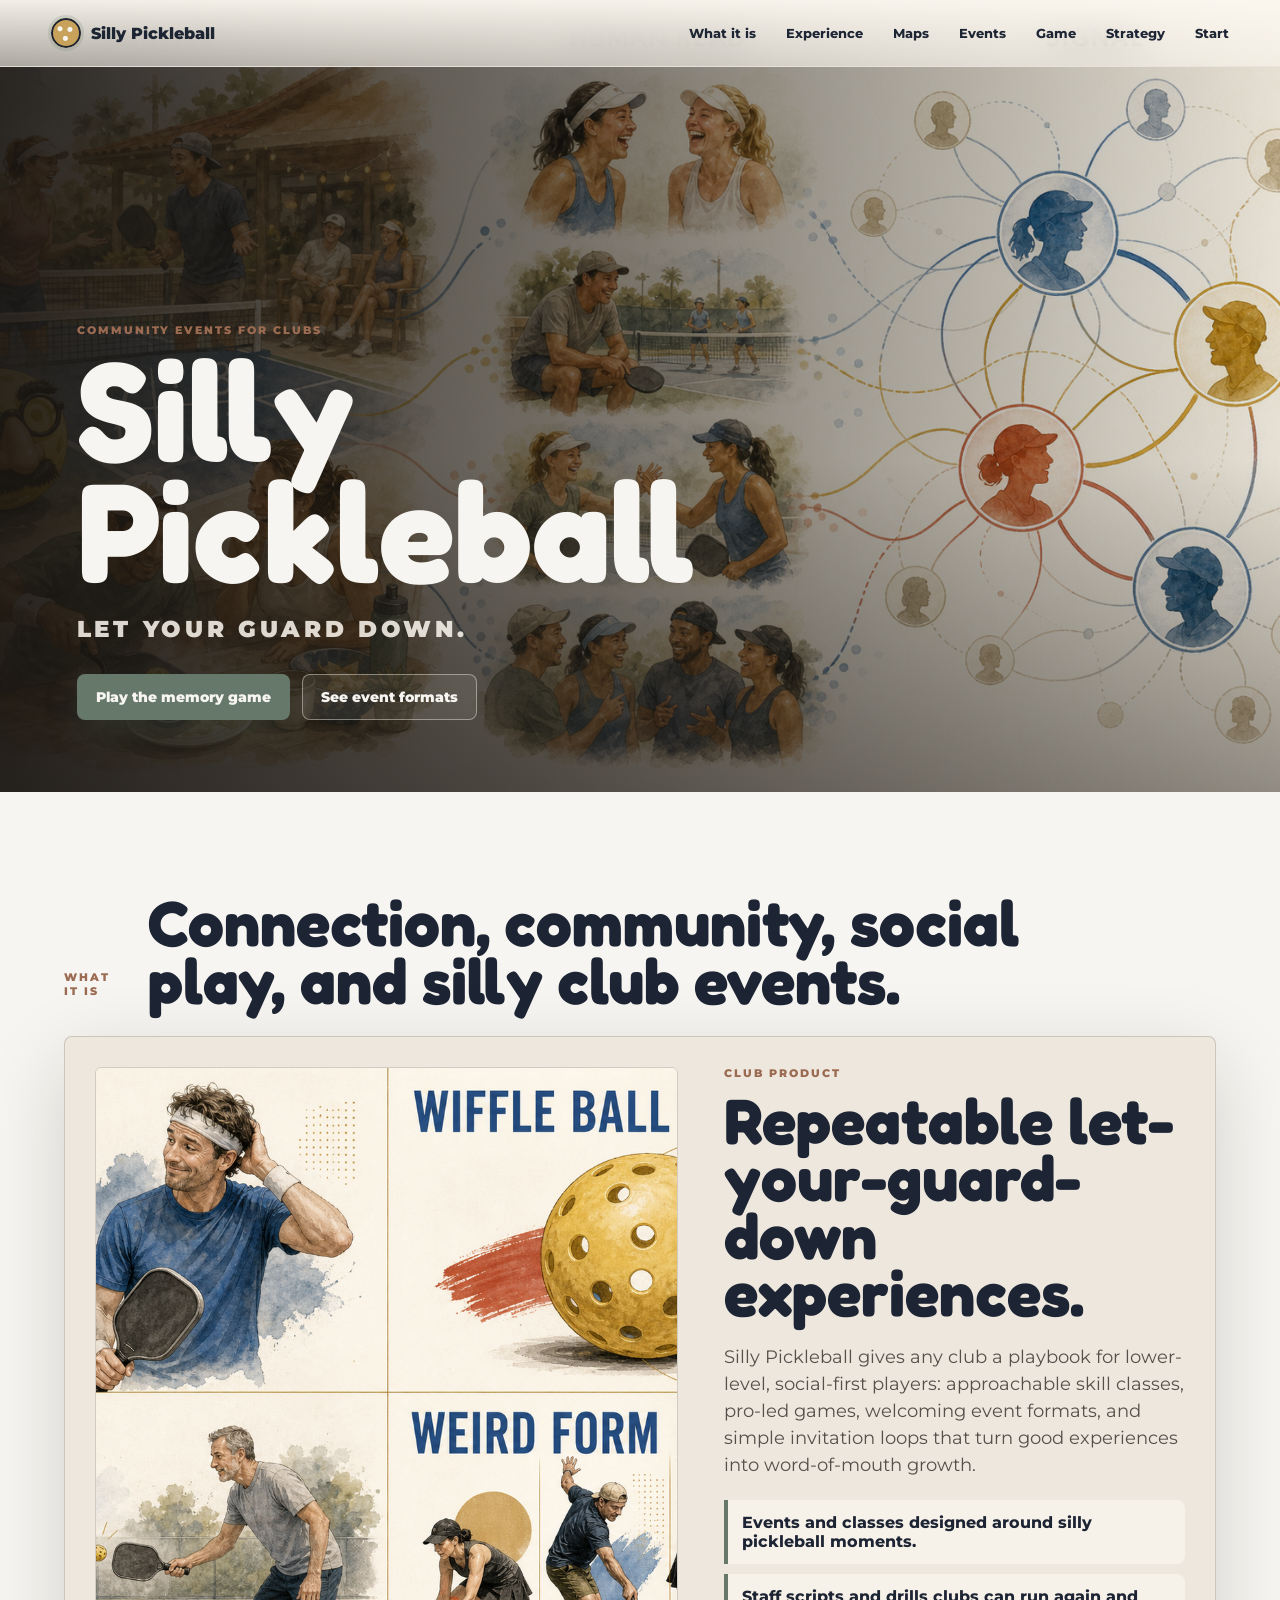
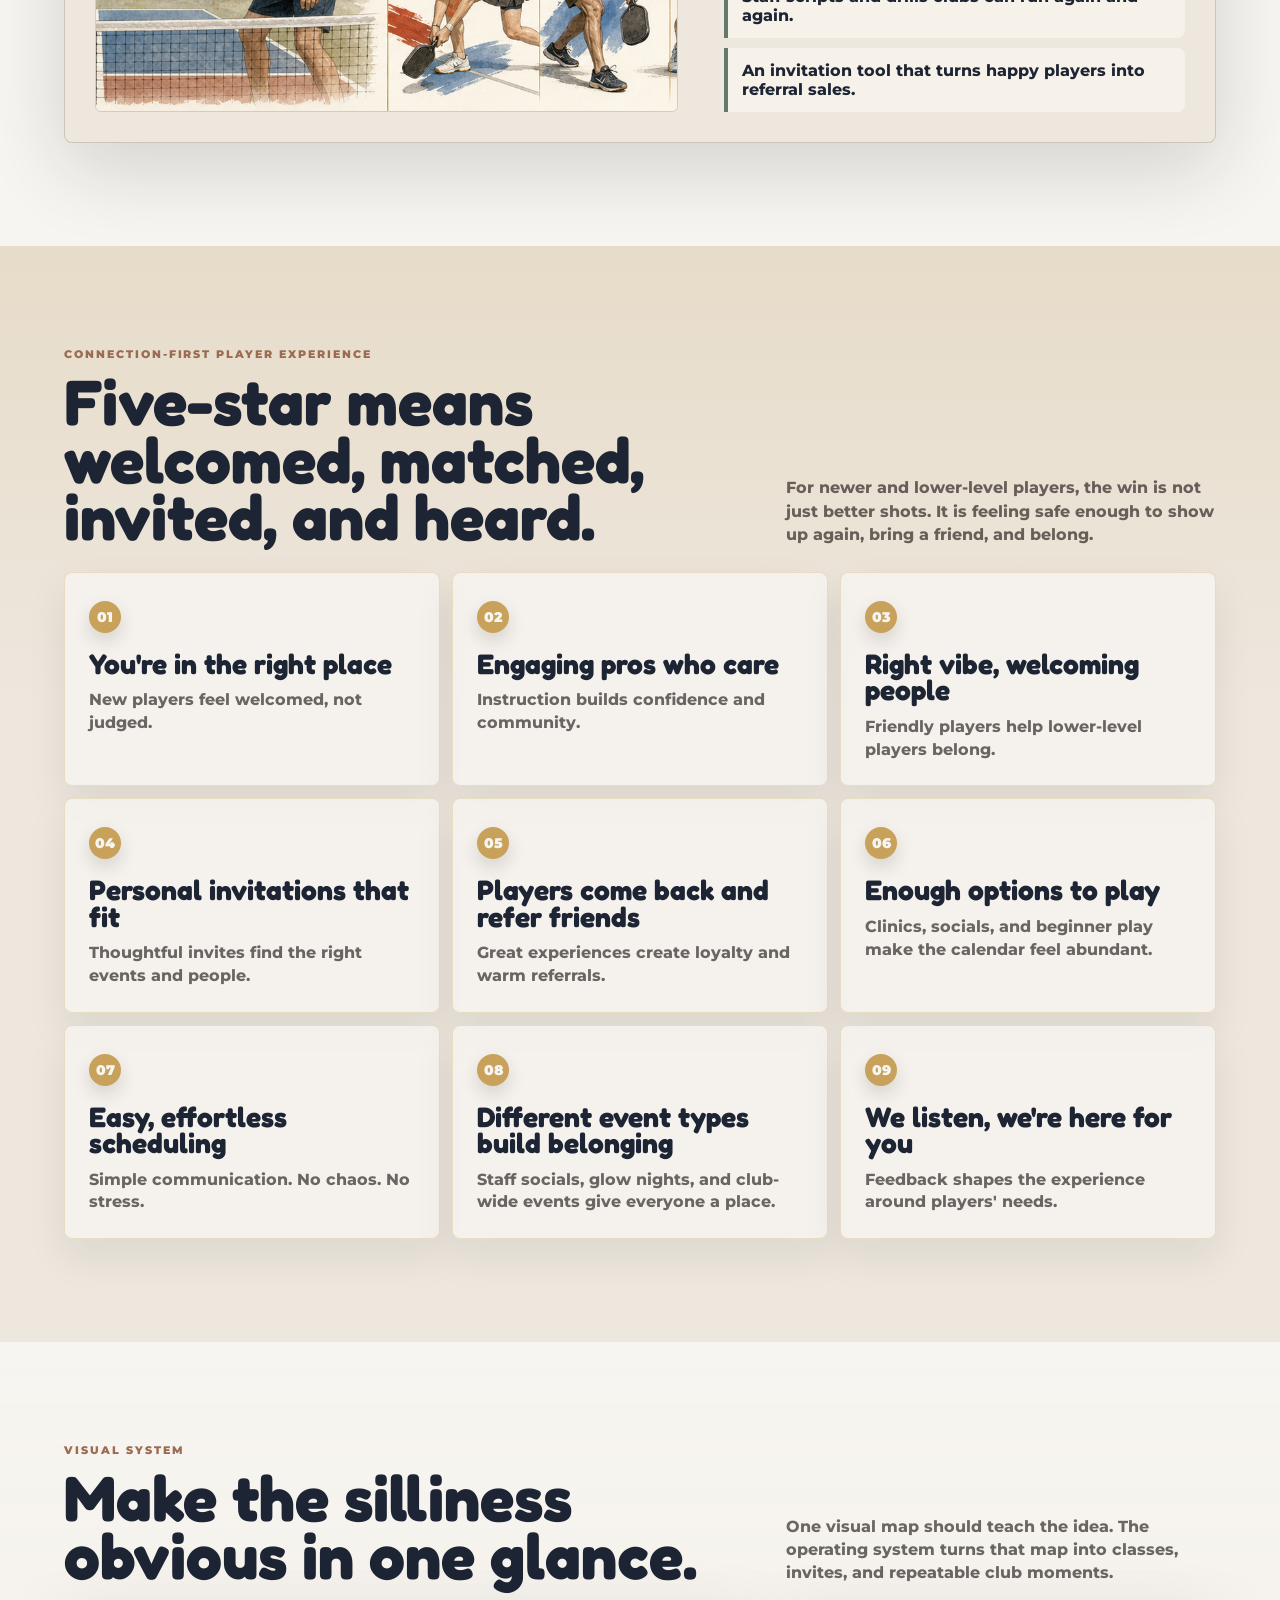
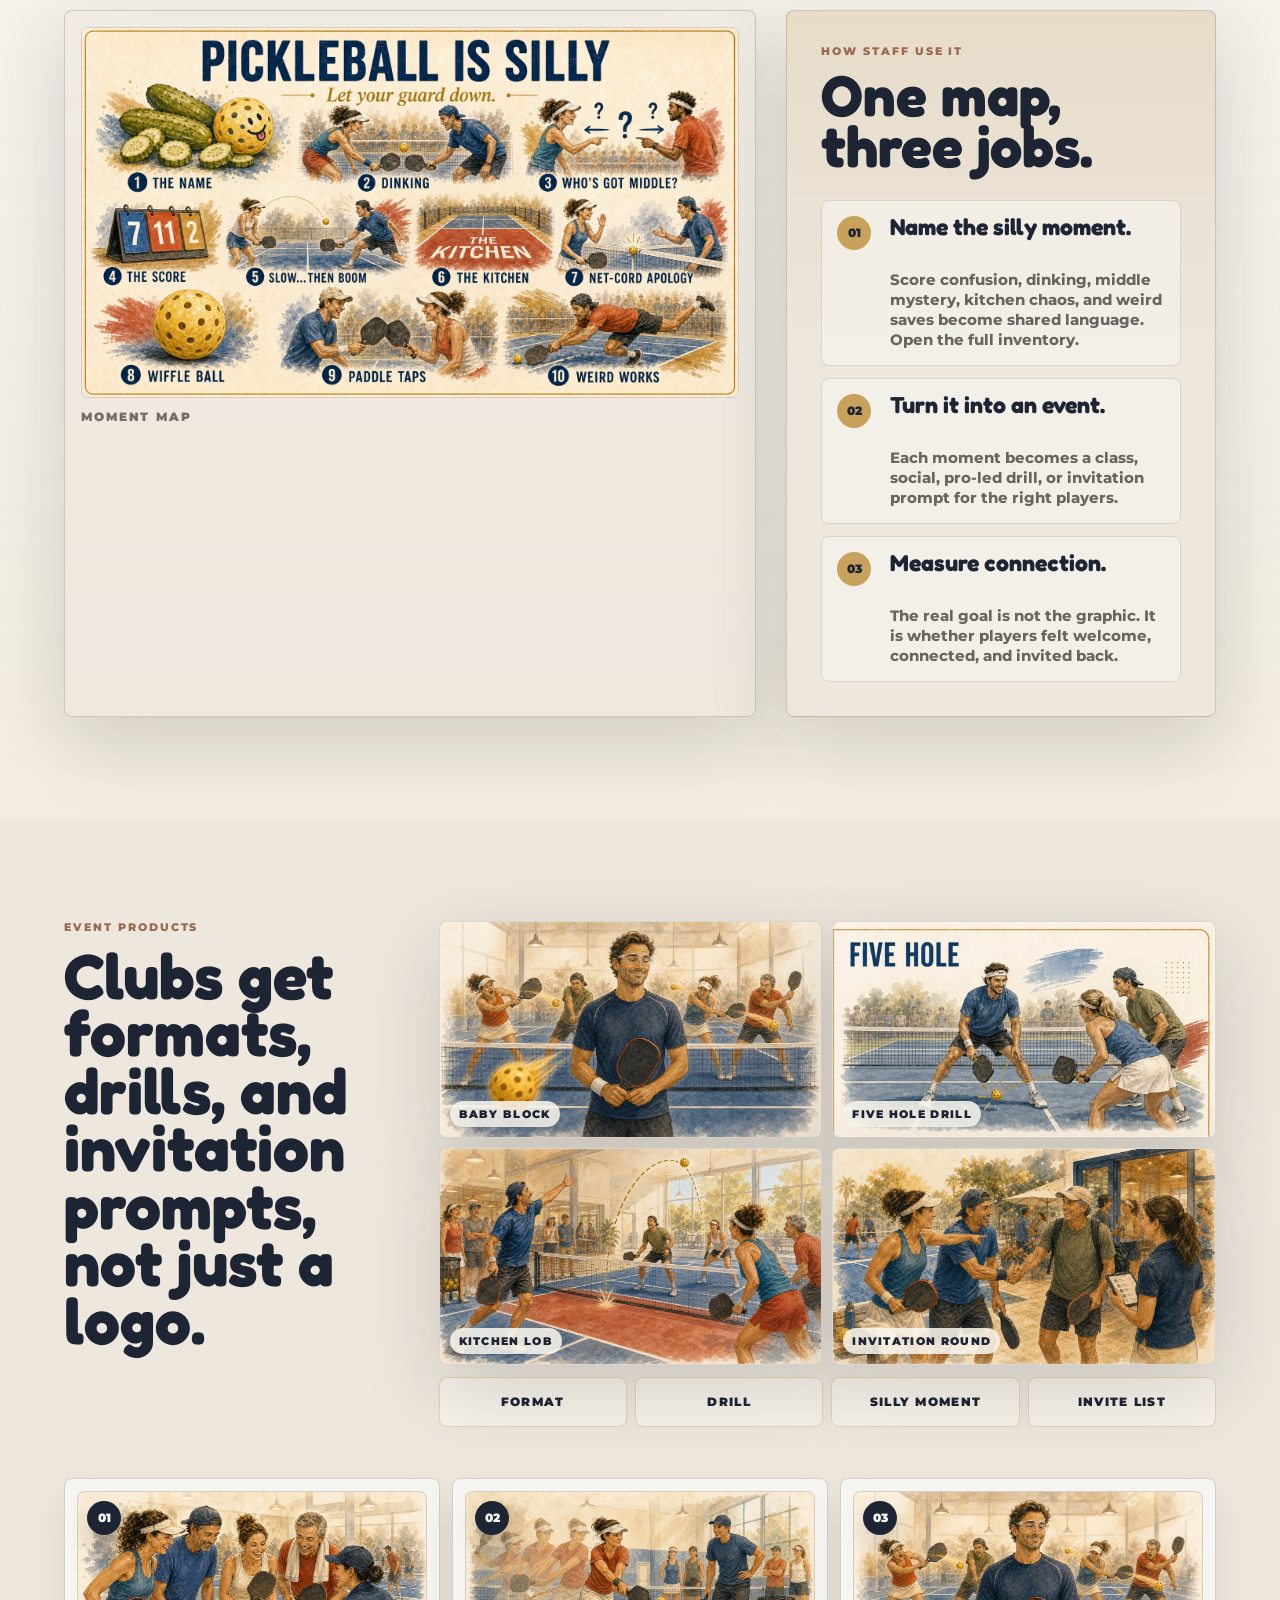
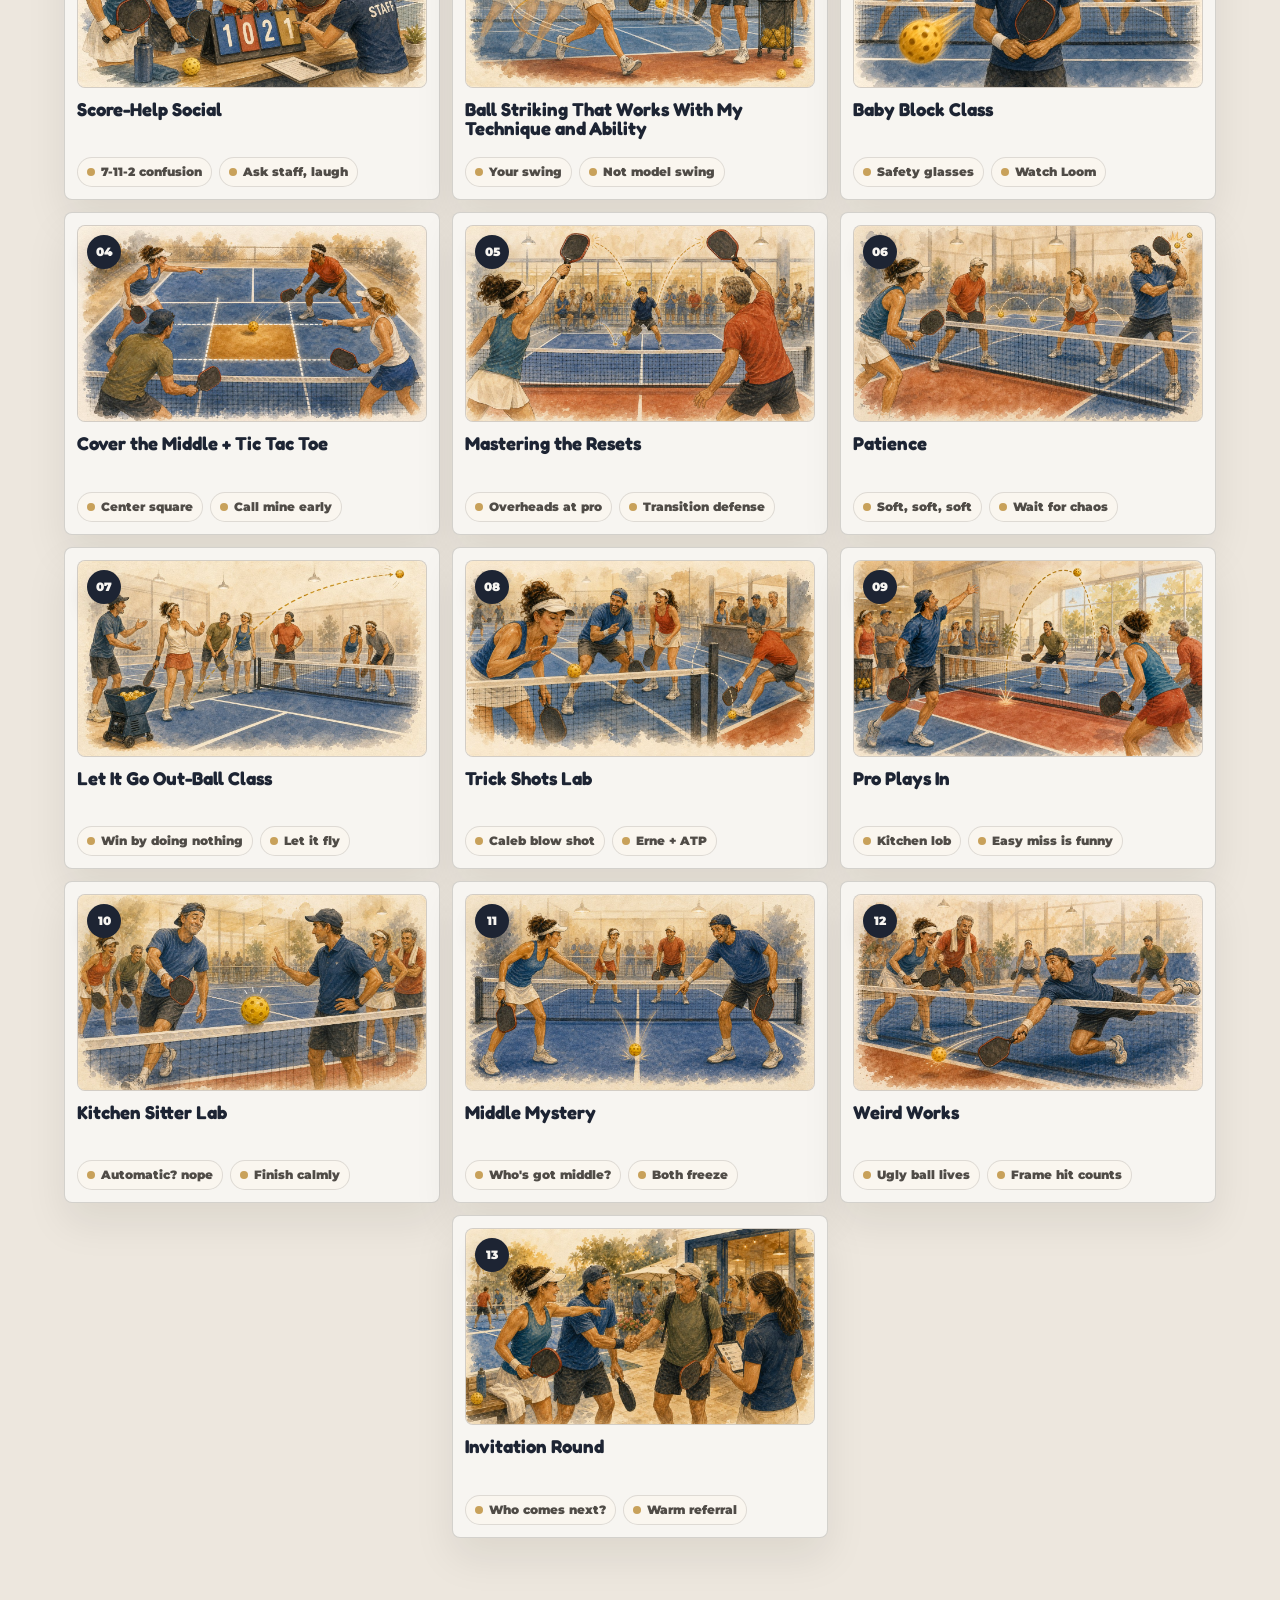
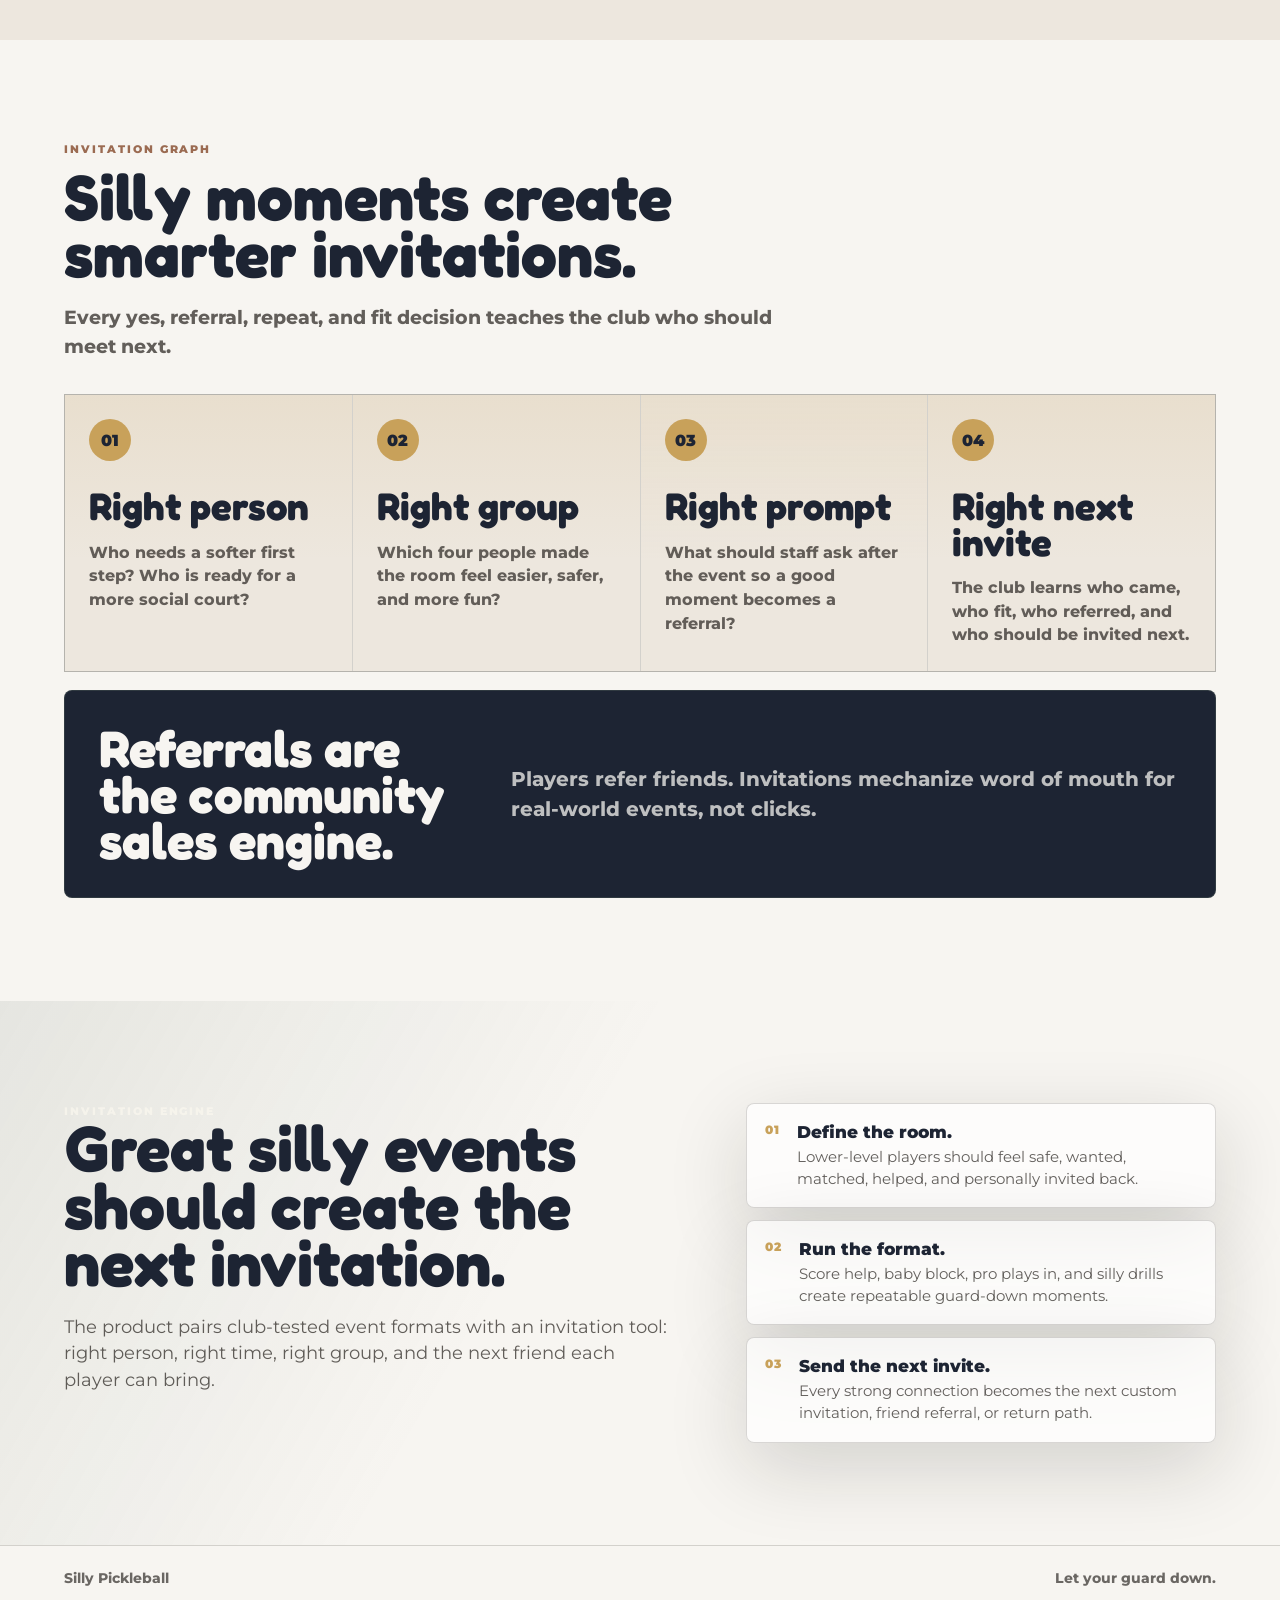
==== commit 0309a28f: "Remove Belgian Backhand class" ====
--- a/index.html
+++ b/index.html
@@ -209,14 +209,6 @@
           </ul>
         </article>
         <article>
-          <div class="event-art"><img src="assets/event-belgian-backhand.jpg" alt="Coach demonstrating a Belgian backhand forehand on the backhand side"></div>
-          <b>Belgian Backhand Class</b>
-          <ul>
-            <li>High/hit balls</li>
-            <li>Low ball = backhand</li>
-          </ul>
-        </article>
-        <article>
           <div class="event-art"><img src="assets/event-baby-block.jpg" alt="Pro wearing safety glasses while students hit hard balls for baby block practice"></div>
           <b>Baby Block Class</b>
           <ul>
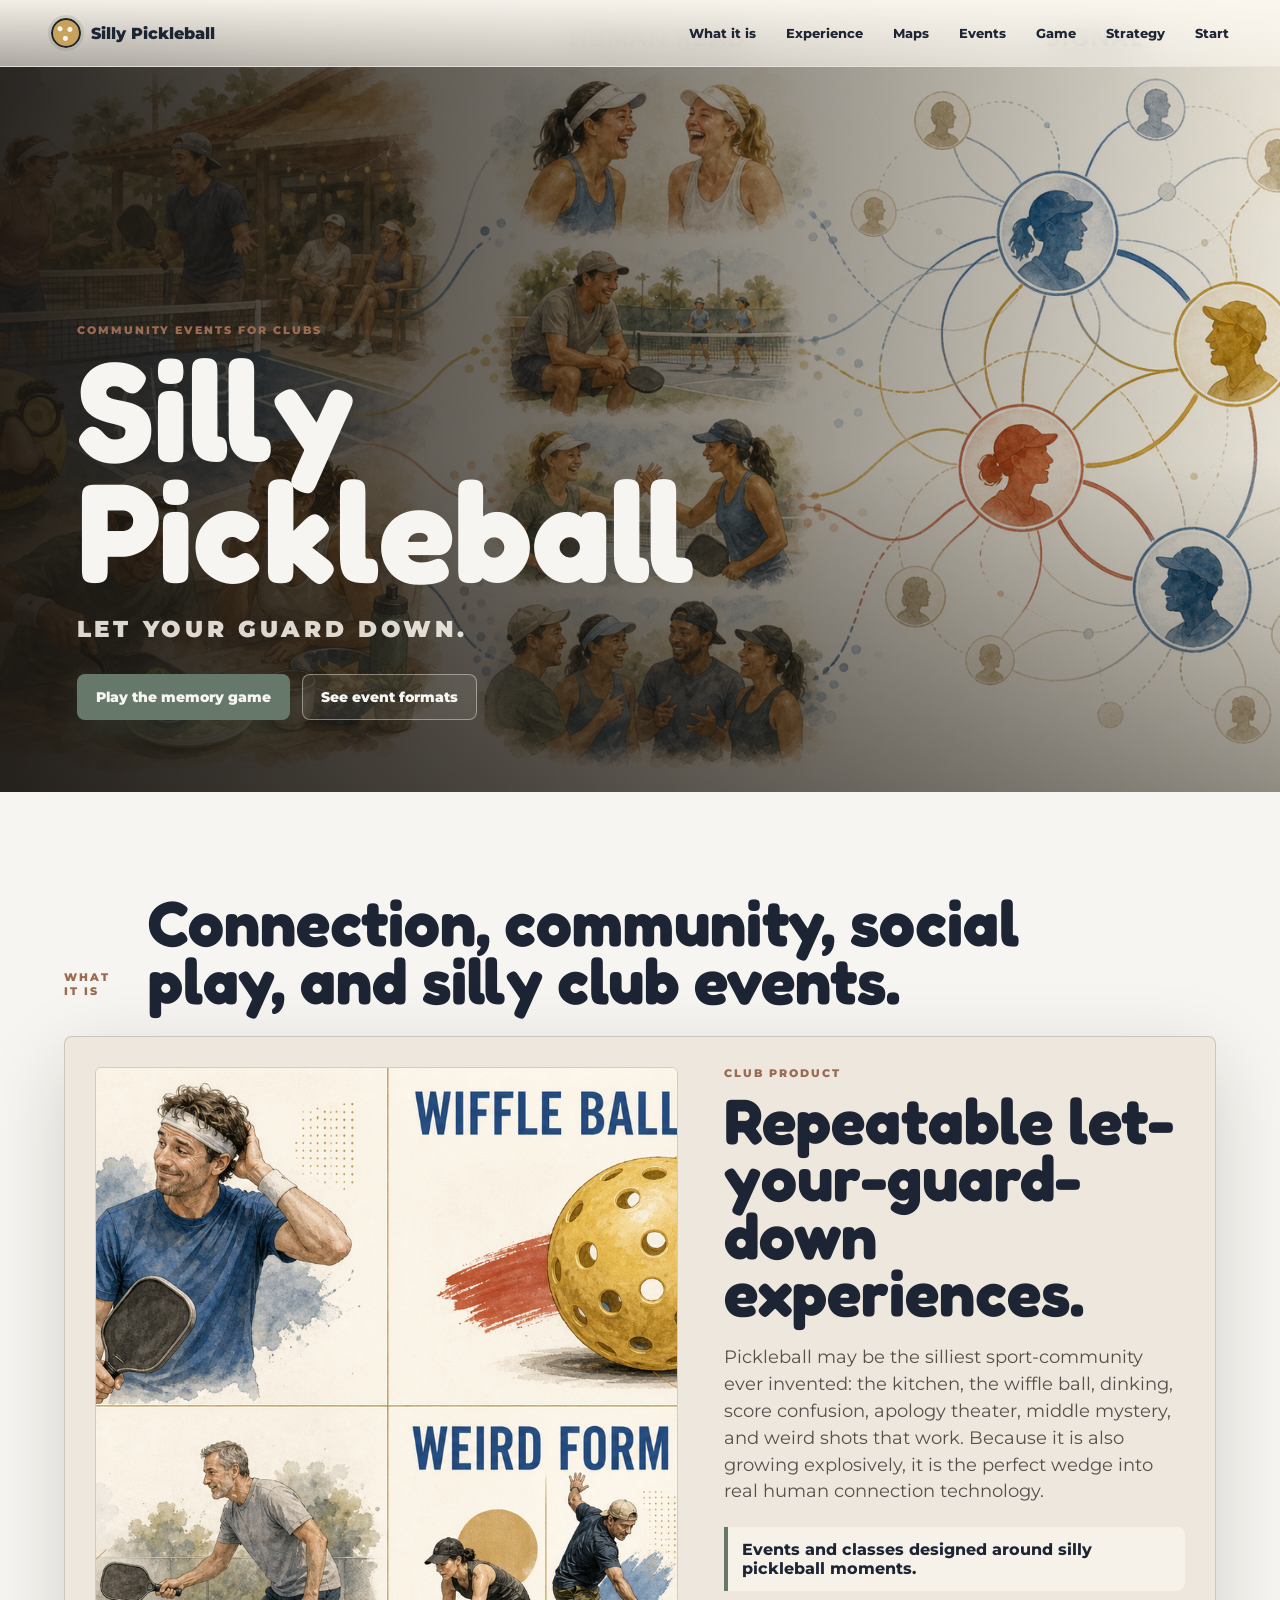
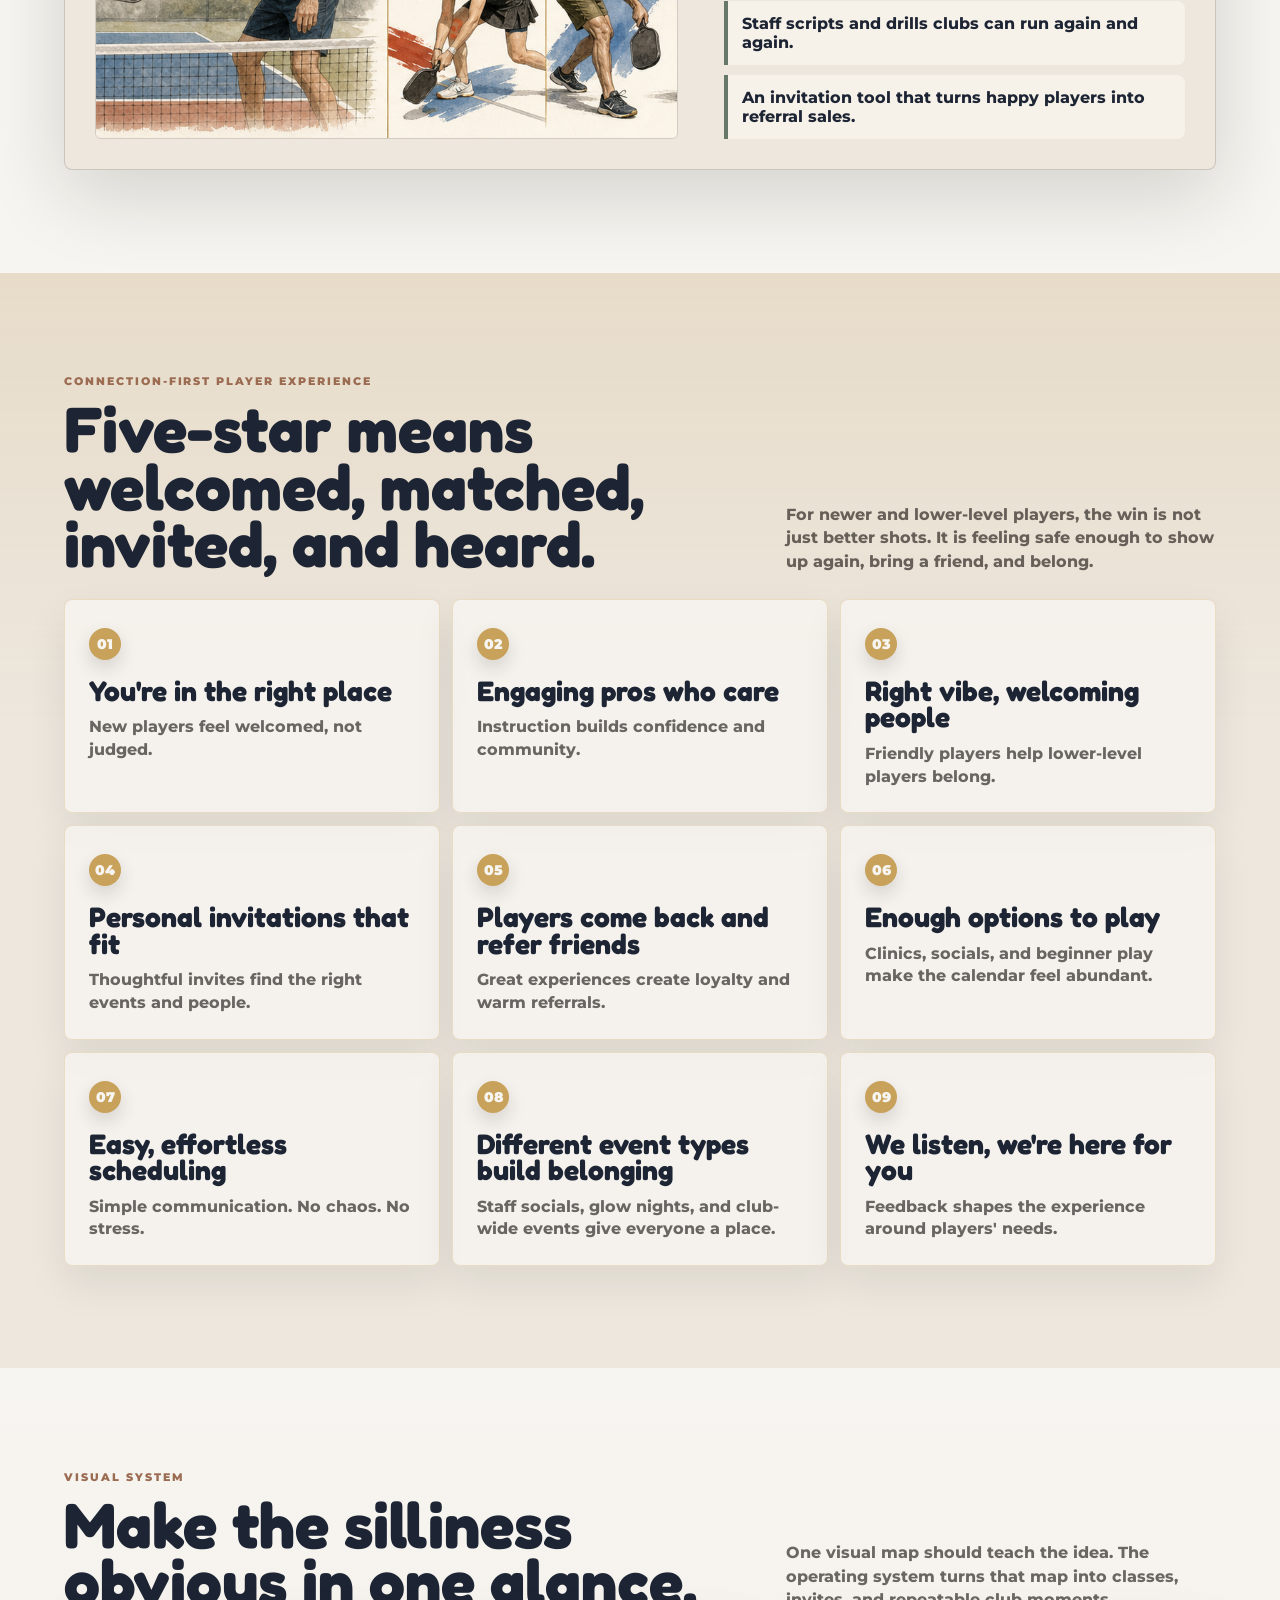
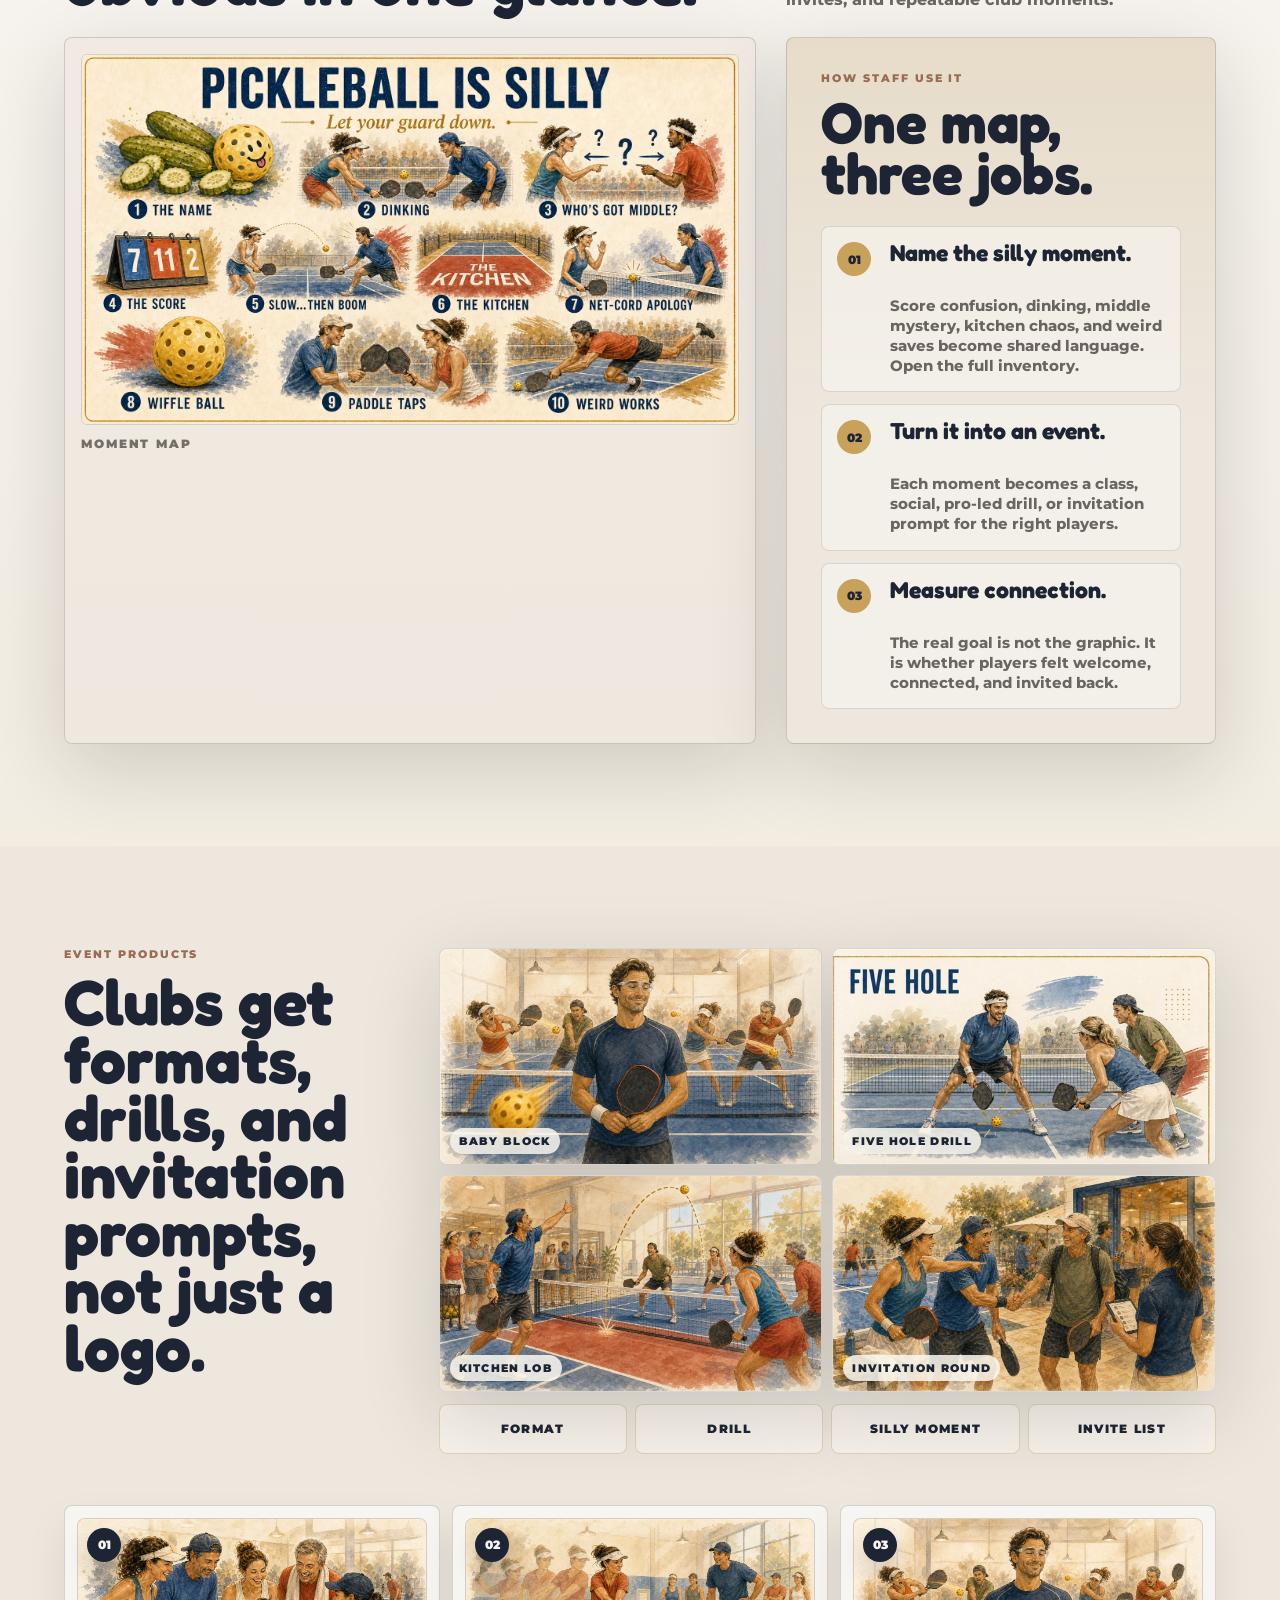
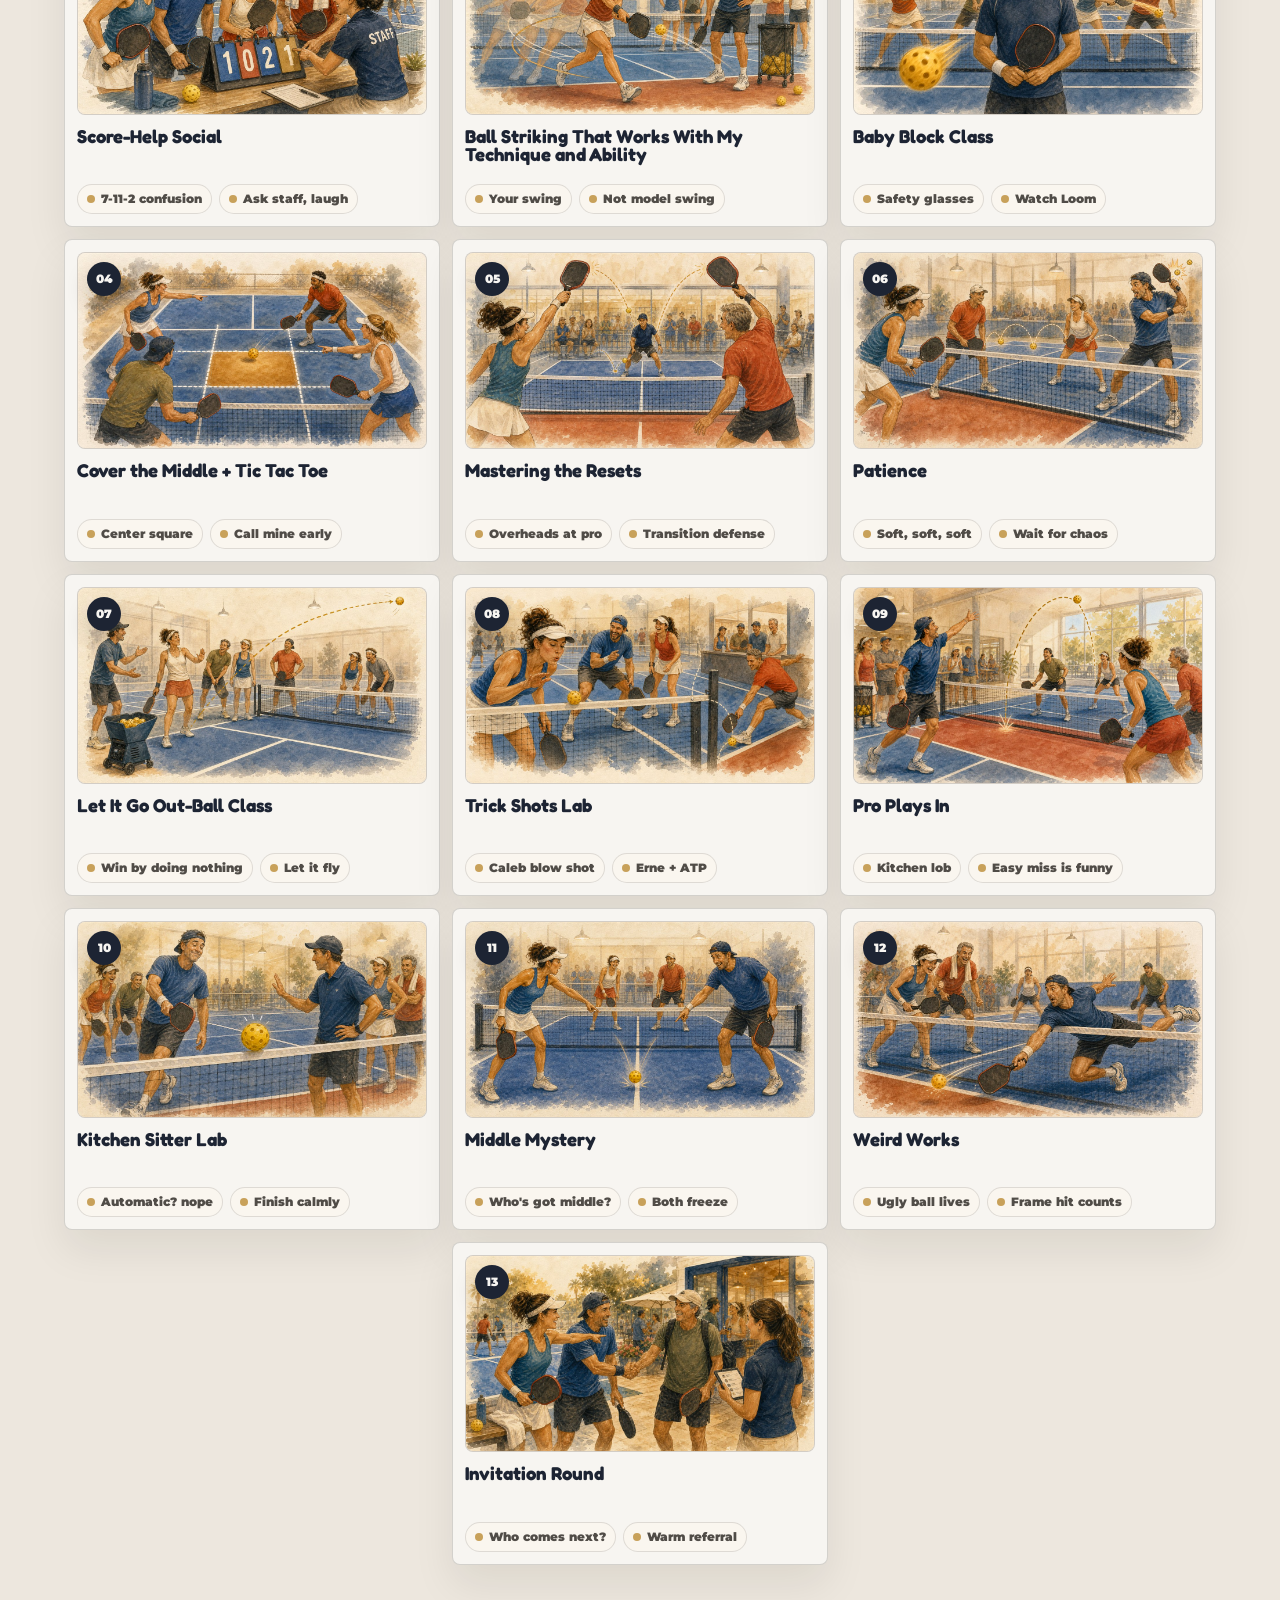
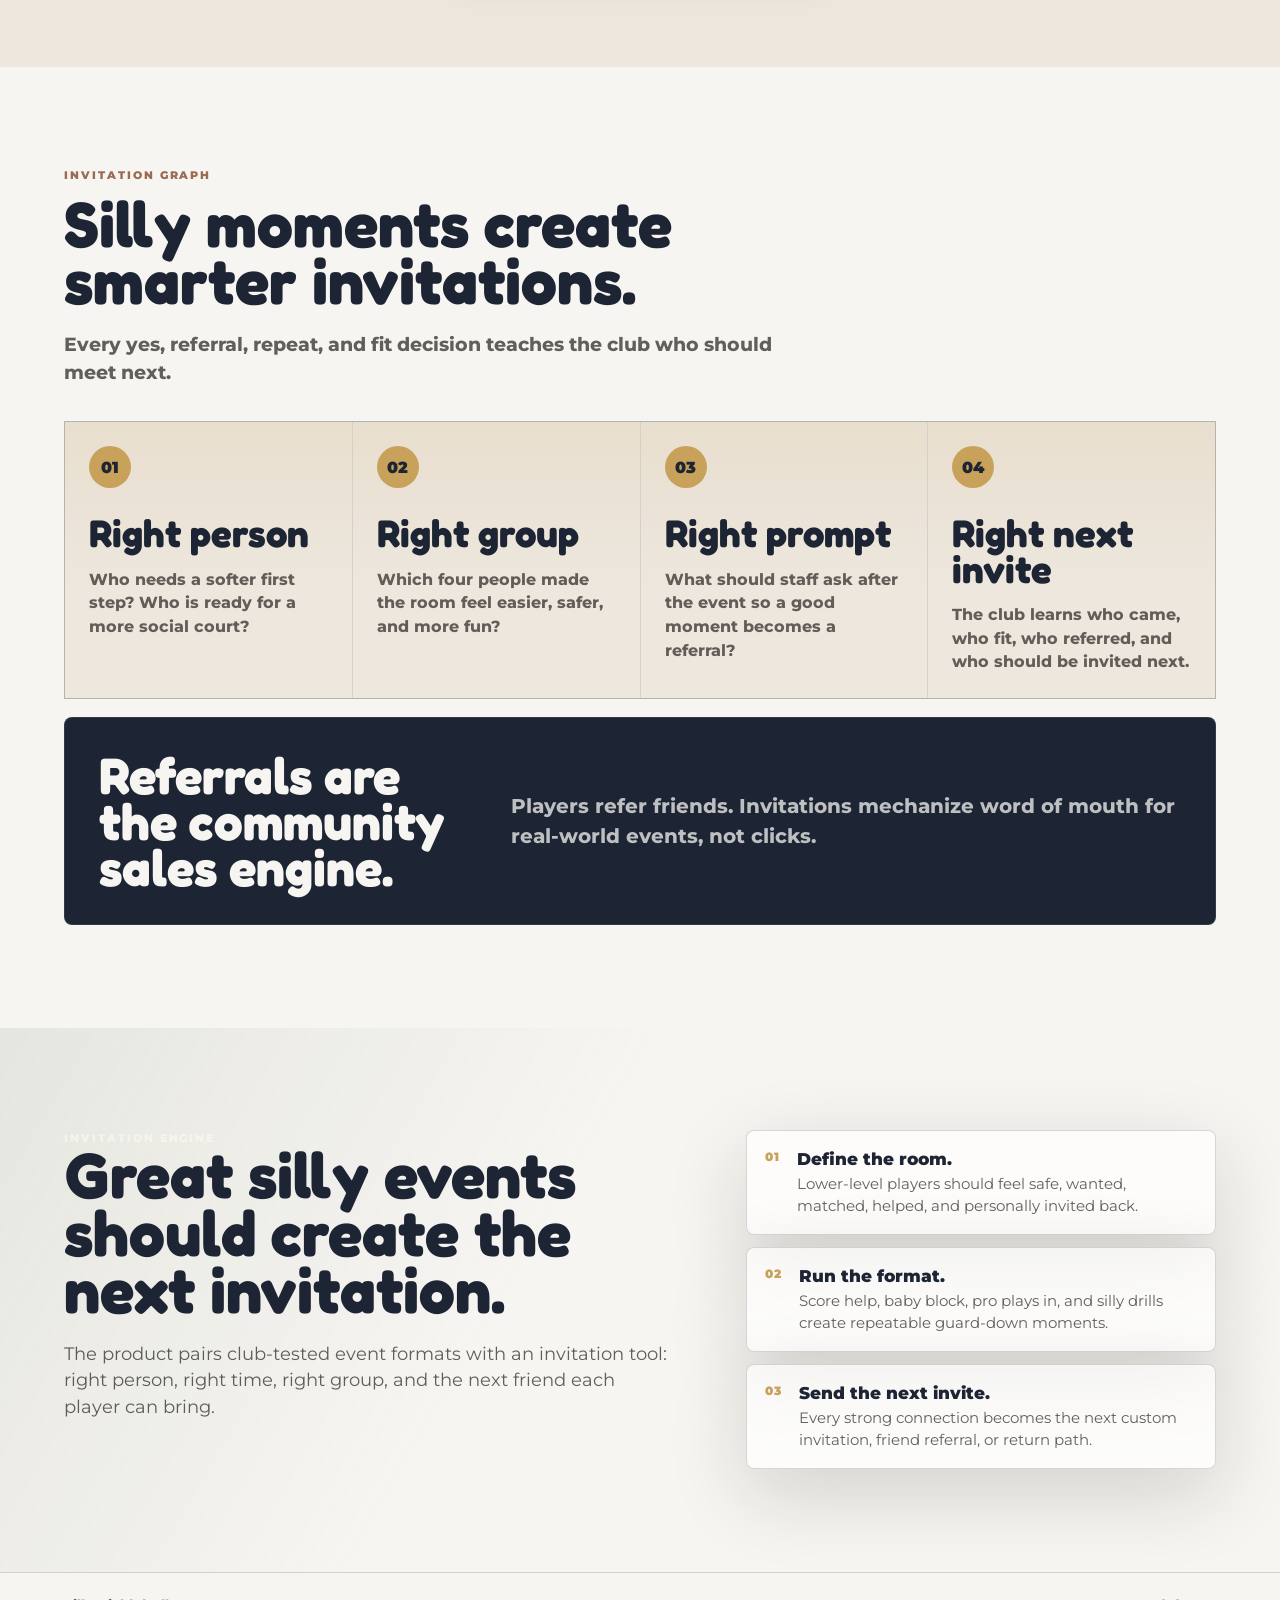
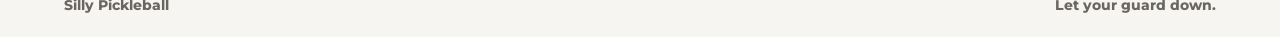
==== commit 6323a6b0: "Add silly growth wedge thesis" ====
--- a/index.html
+++ b/index.html
@@ -53,7 +53,7 @@
           <div>
             <p class="eyebrow">Club product</p>
             <h3>Repeatable let-your-guard-down experiences.</h3>
-            <p>Silly Pickleball gives any club a playbook for lower-level, social-first players: approachable skill classes, pro-led games, welcoming event formats, and simple invitation loops that turn good experiences into word-of-mouth growth.</p>
+            <p>Pickleball may be the silliest sport-community ever invented: the kitchen, the wiffle ball, dinking, score confusion, apology theater, middle mystery, and weird shots that work. Because it is also growing explosively, it is the perfect wedge into real human connection technology.</p>
             <ul>
               <li>Events and classes designed around silly pickleball moments.</li>
               <li>Staff scripts and drills clubs can run again and again.</li>
